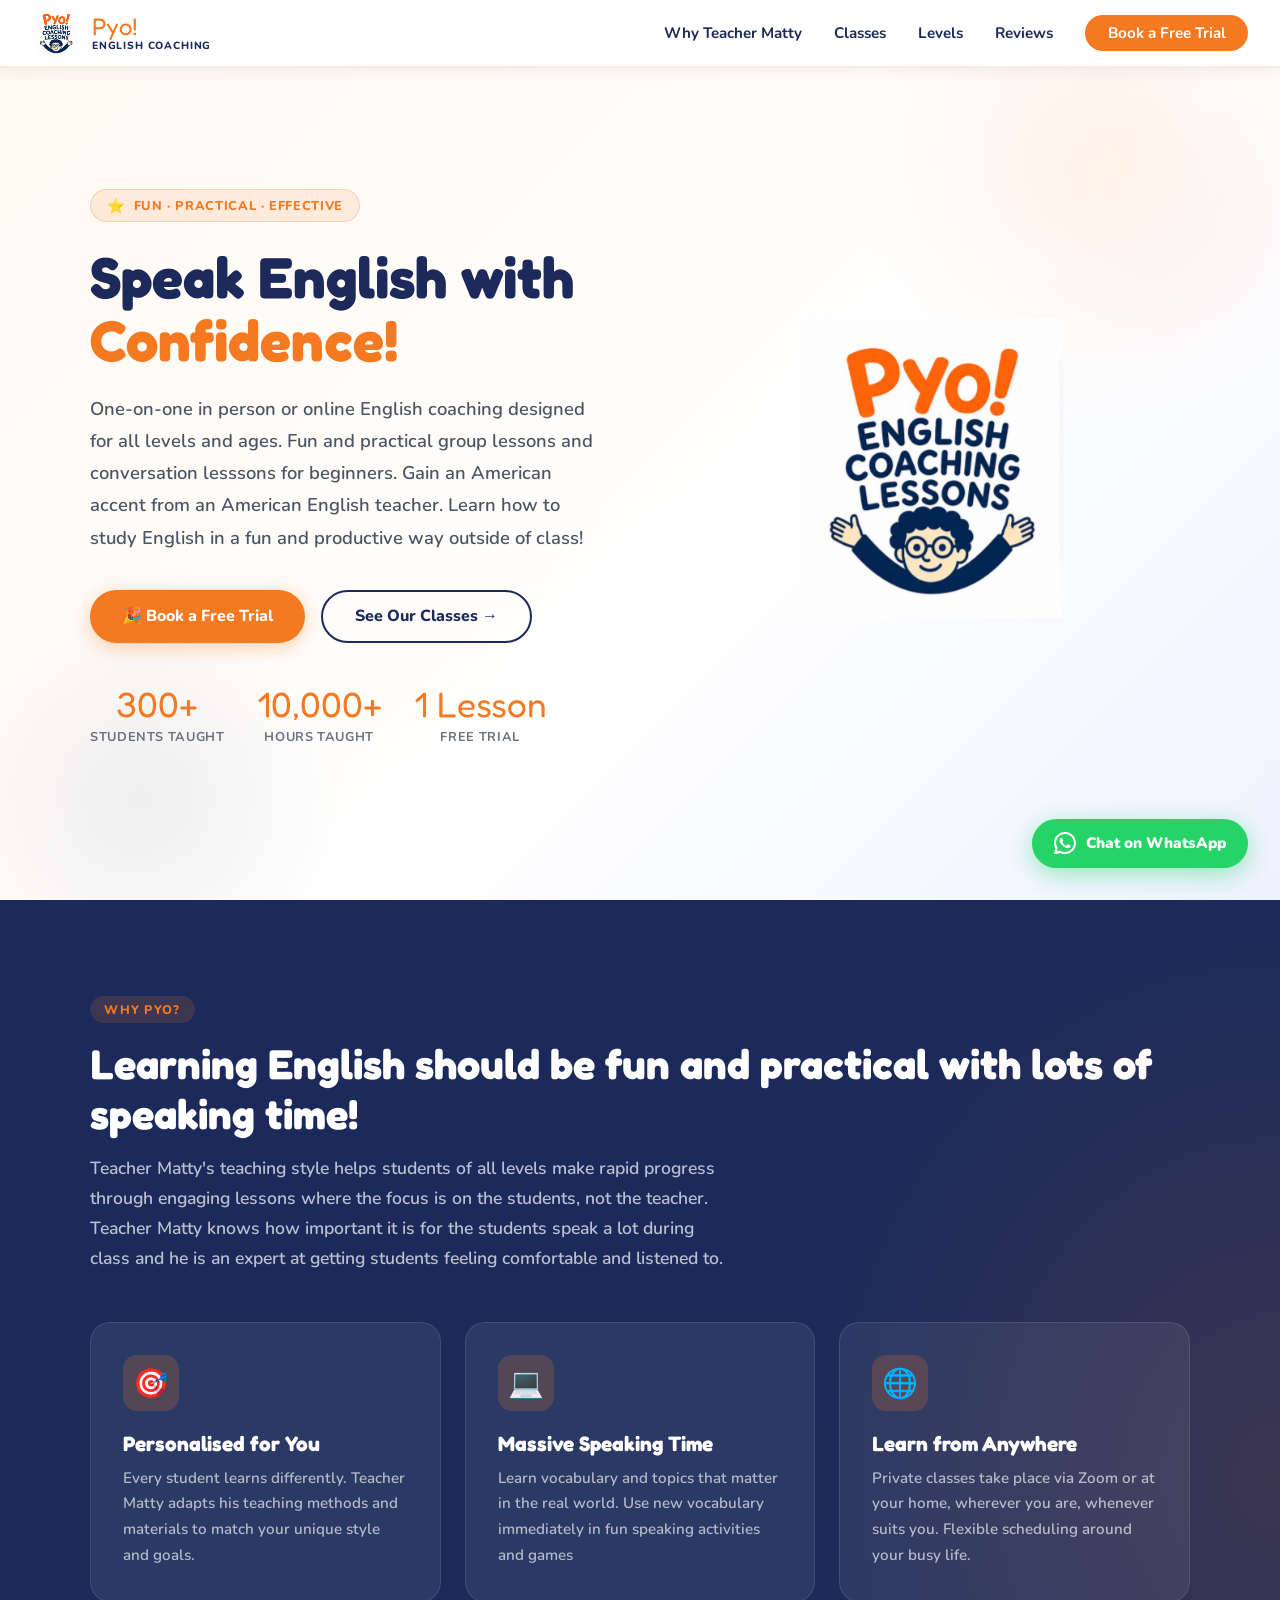
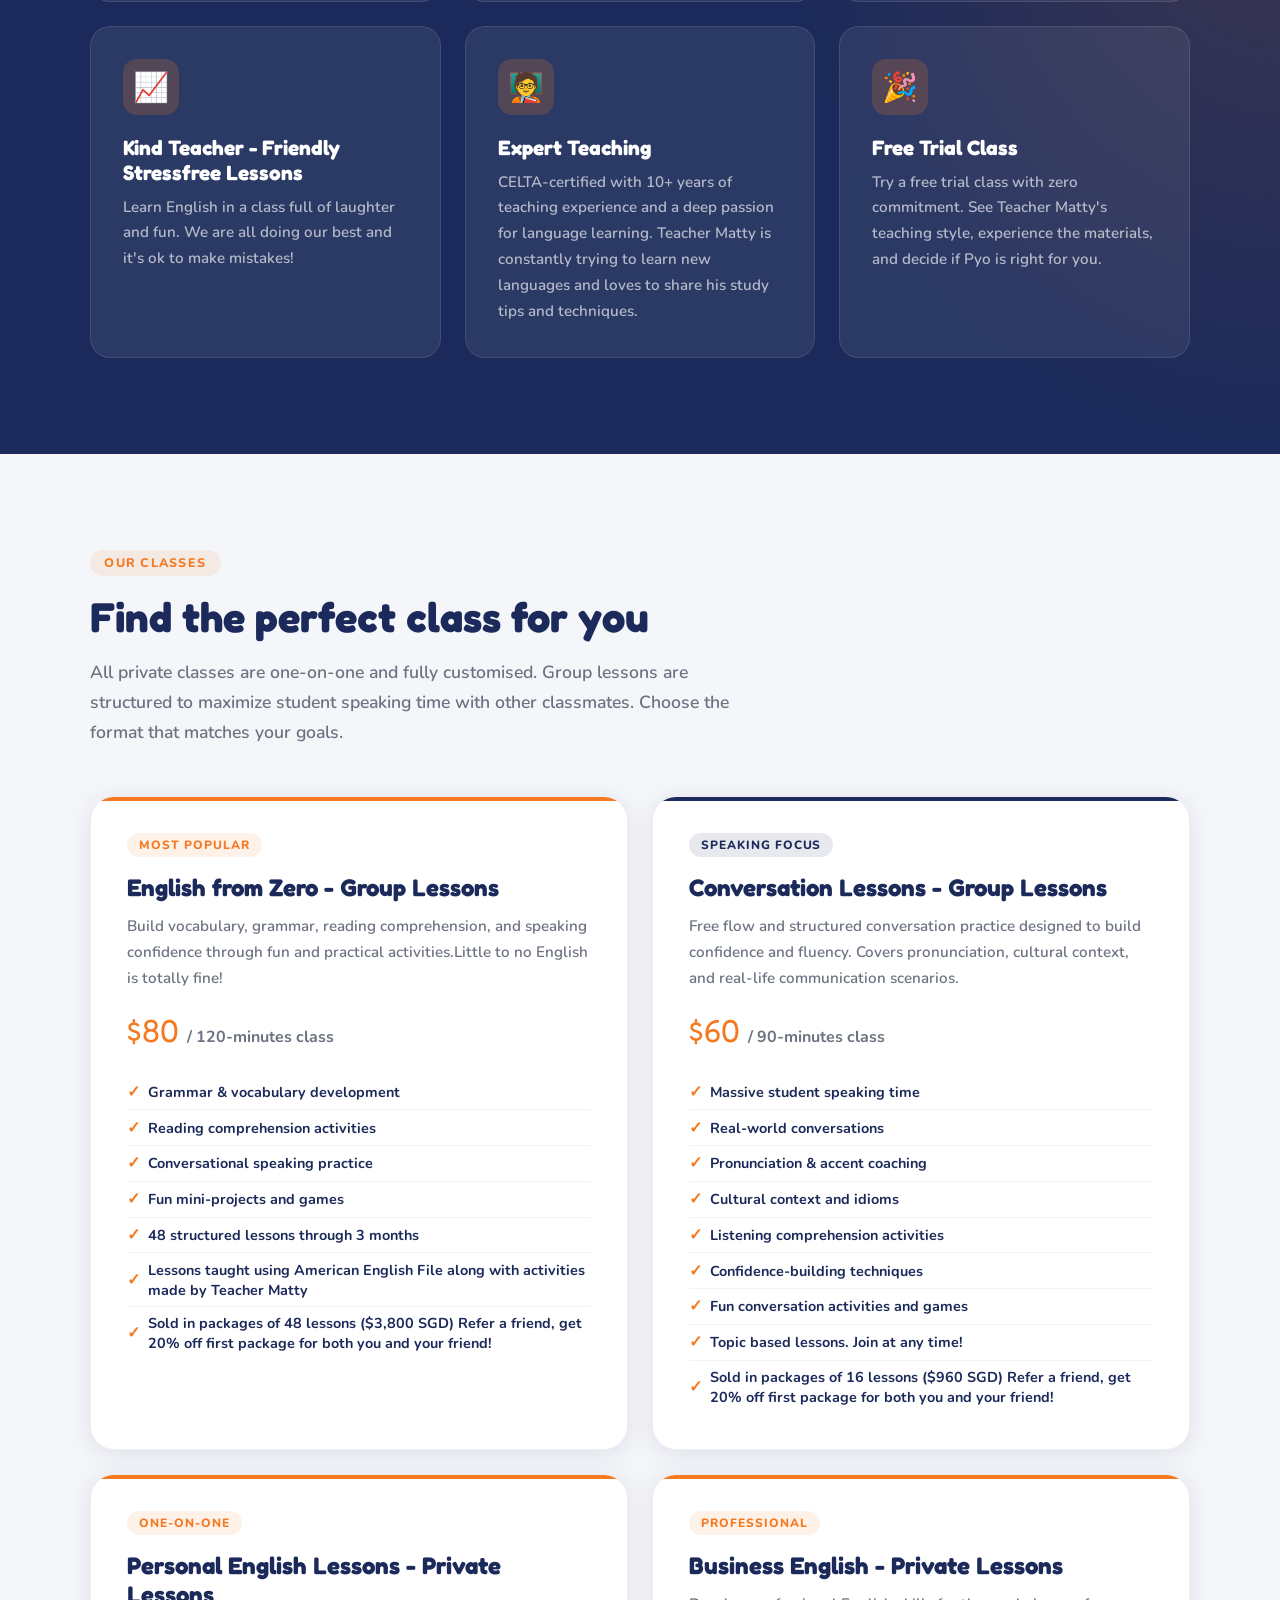
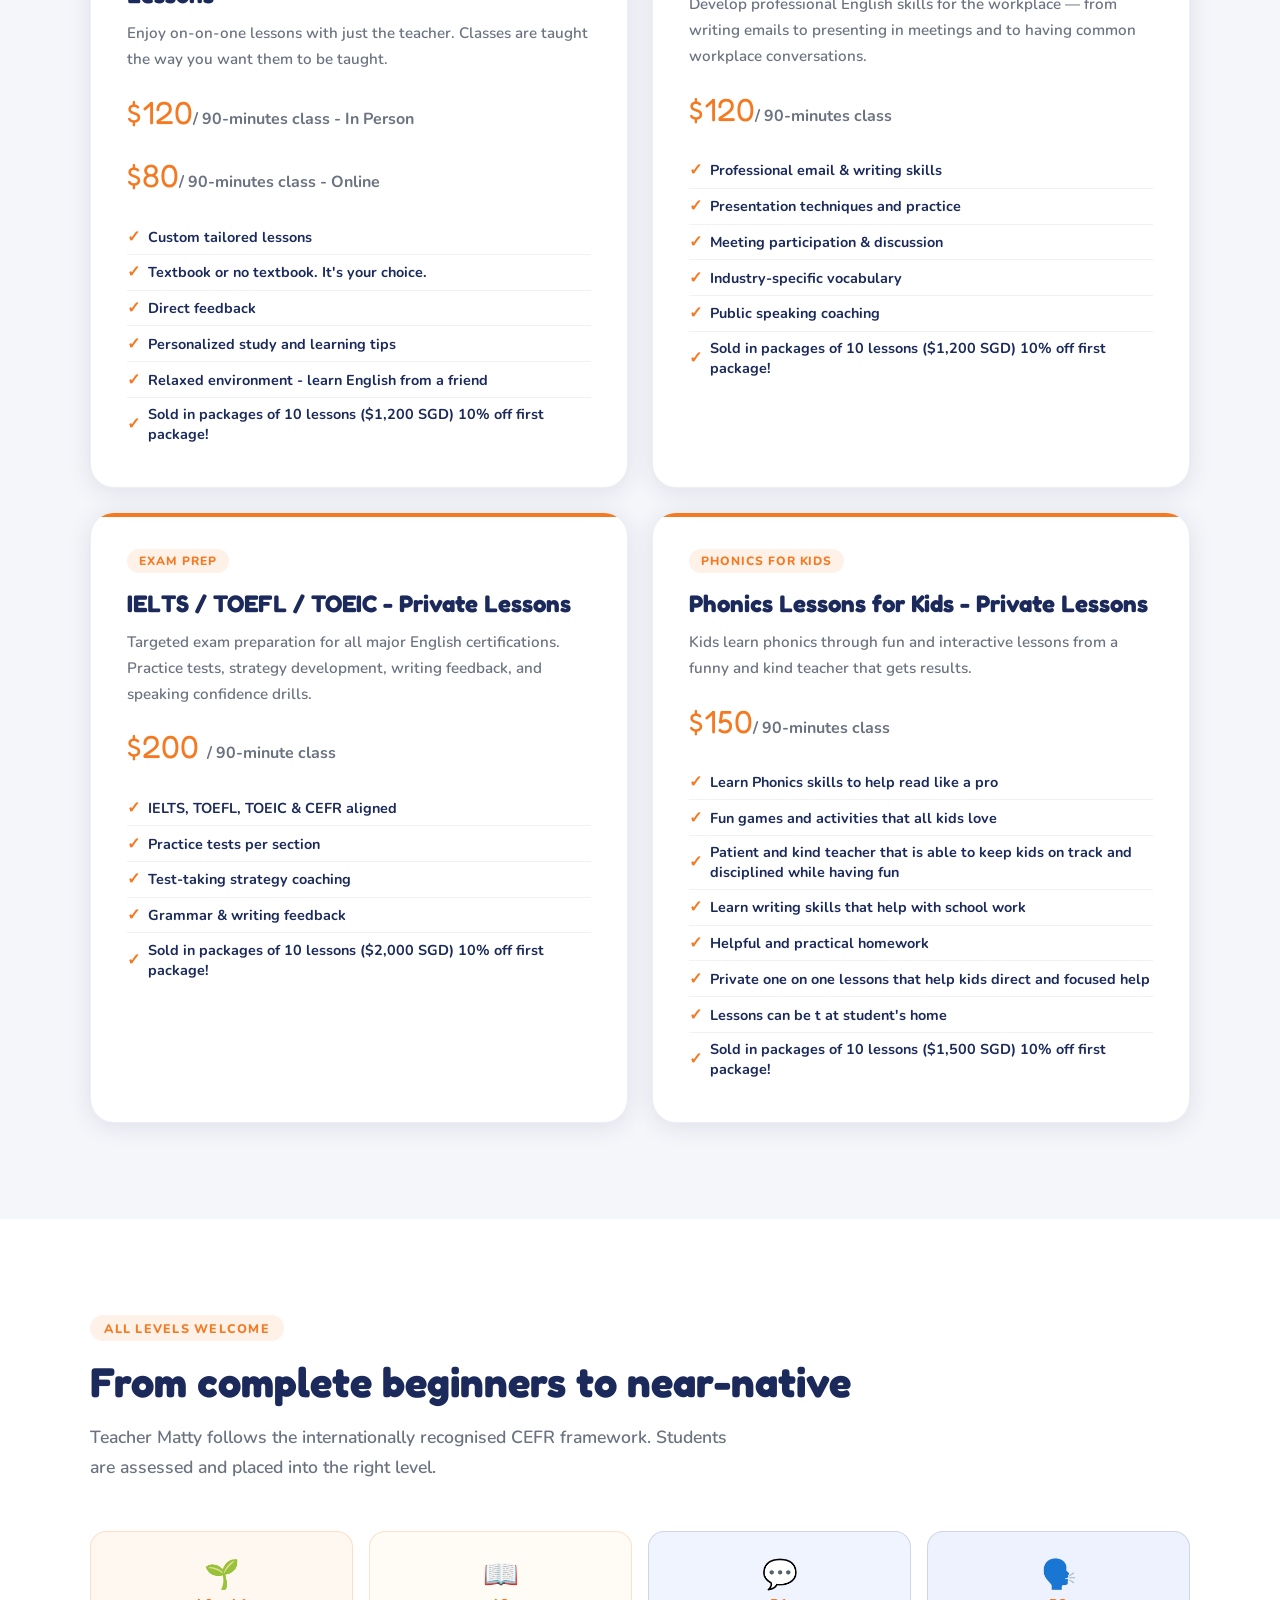
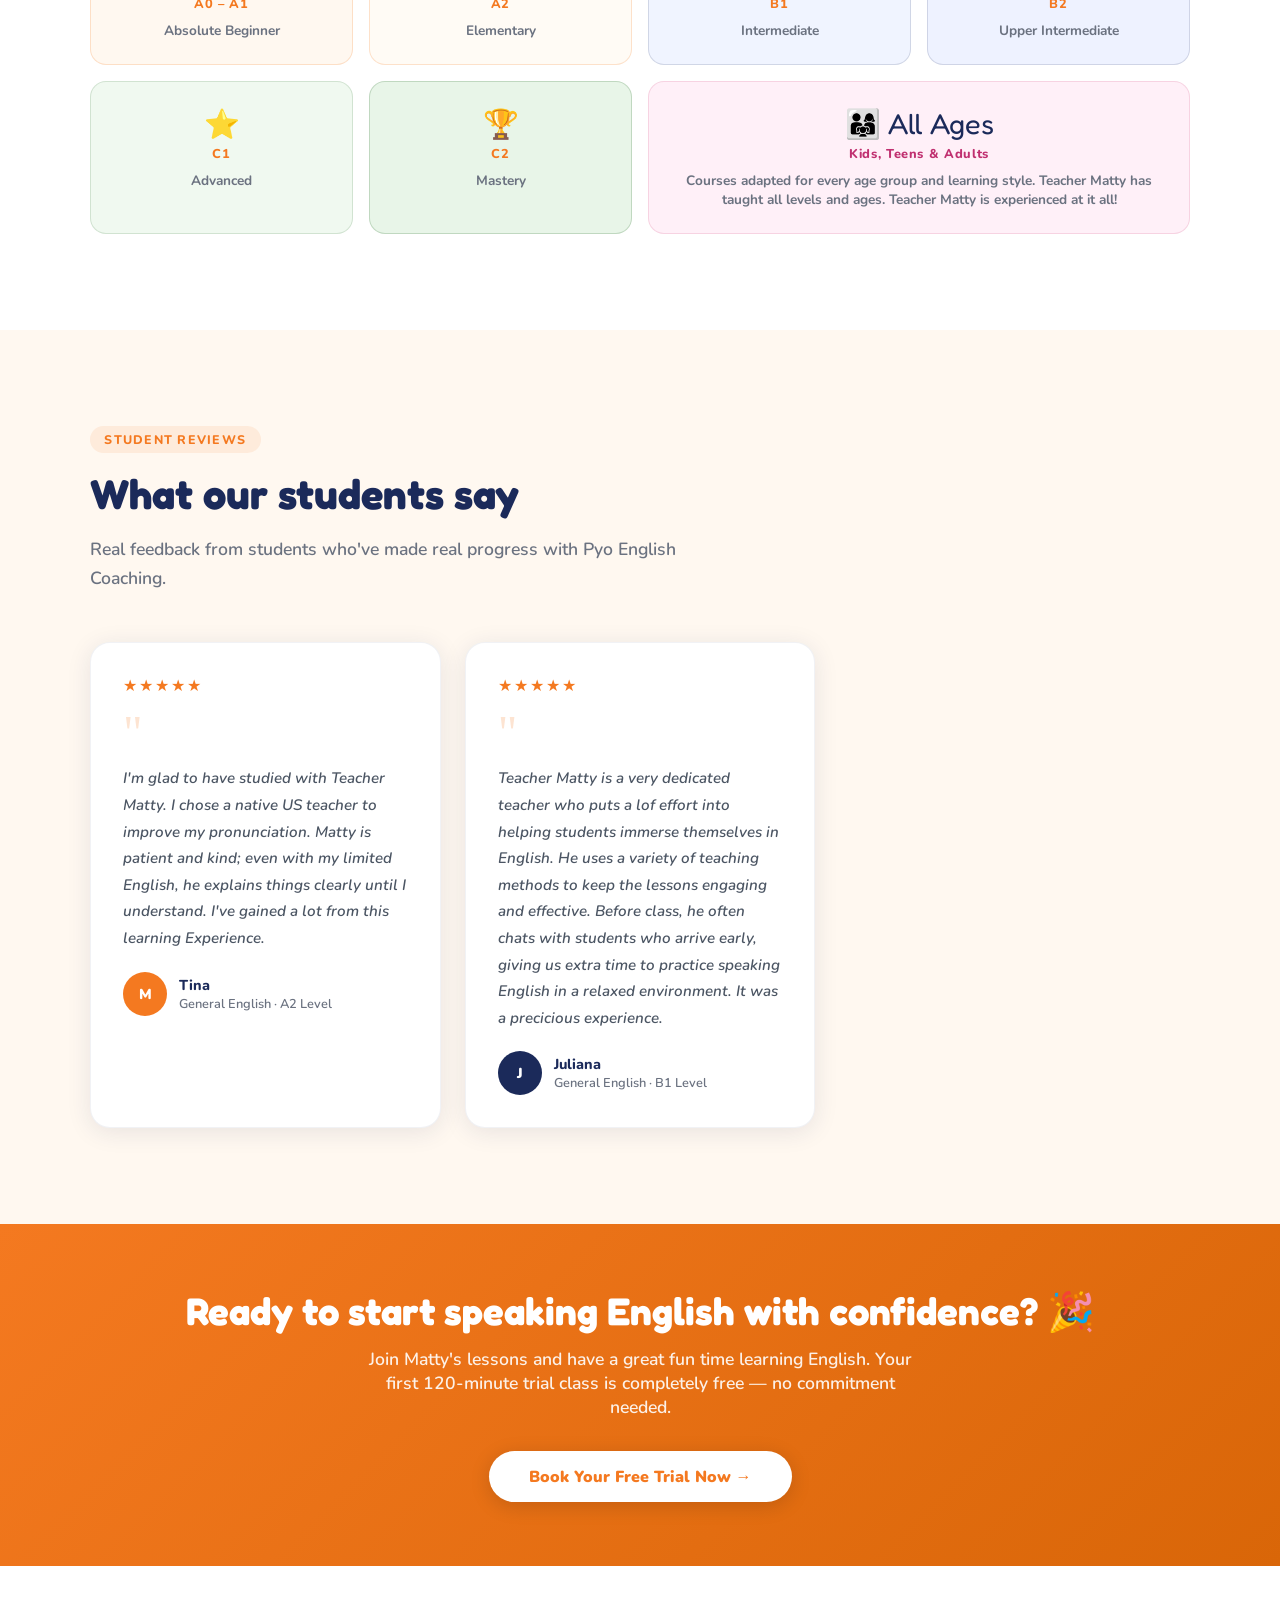
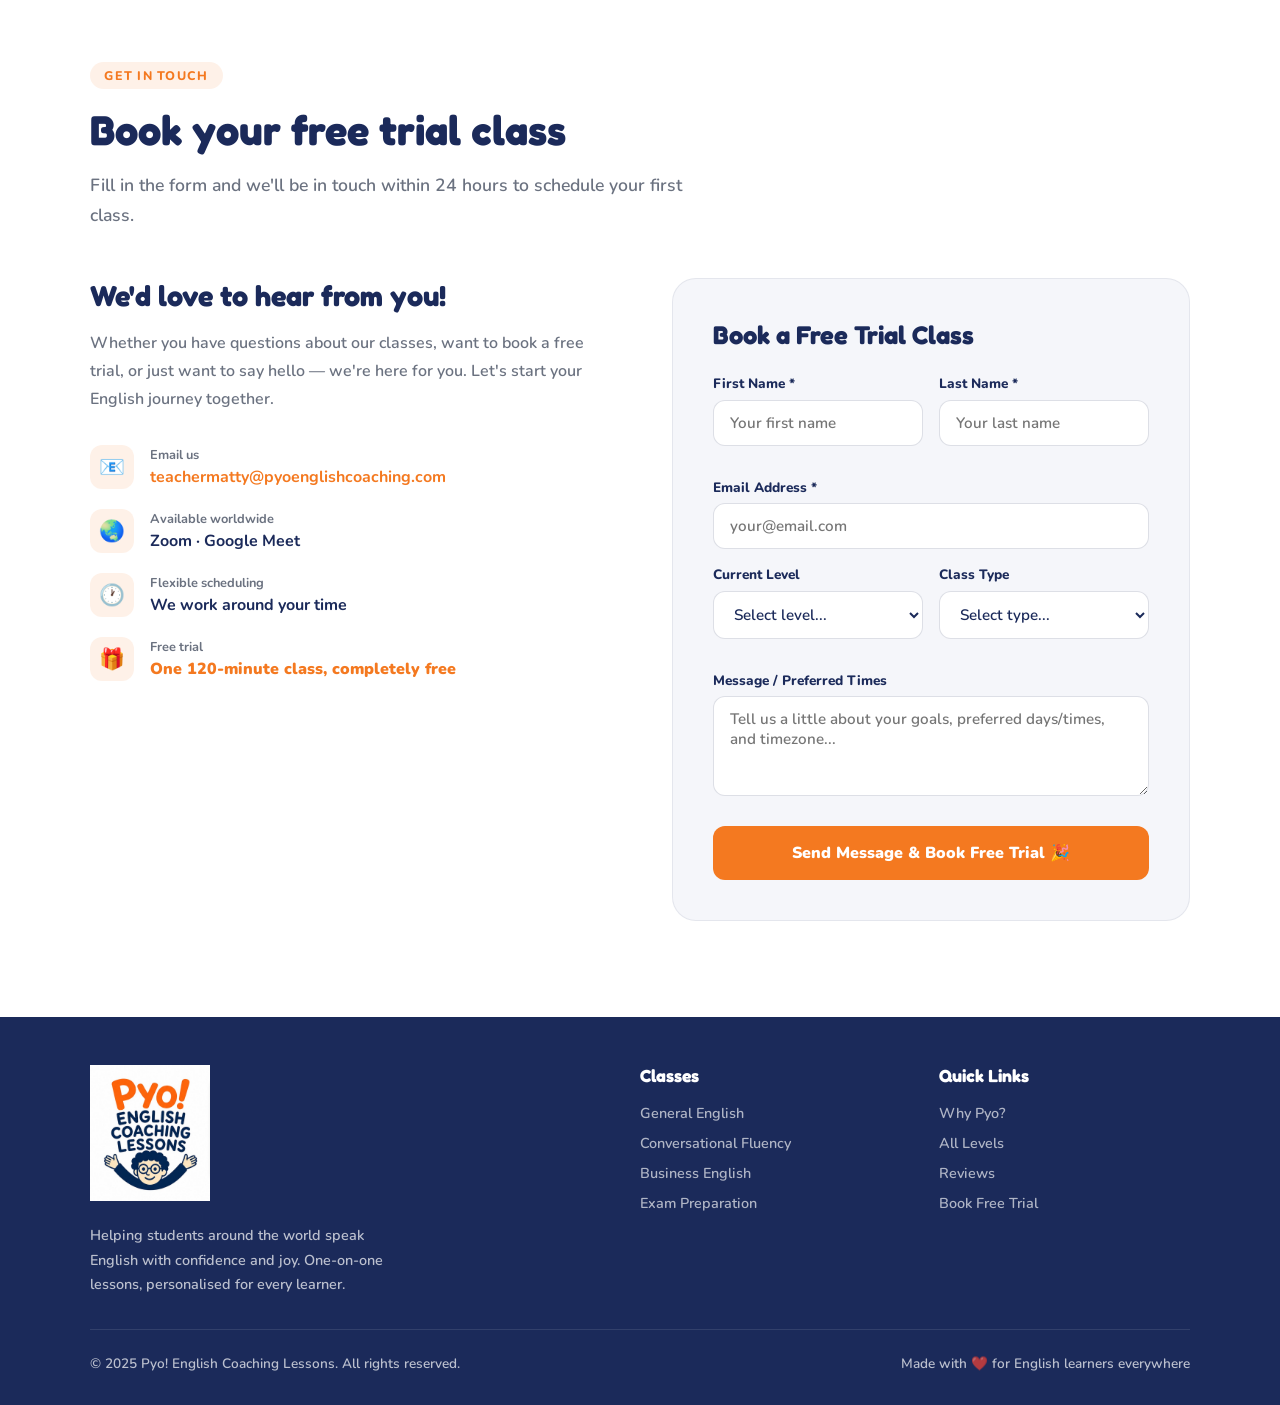
==== index.html @ fcfe1934 "Update email contact link in index.html" ====
<!DOCTYPE html>
<html lang="en">
<head>
<meta charset="UTF-8">
<meta name="viewport" content="width=device-width, initial-scale=1.0">
<title>Pyo! English Coaching Lessons</title>
<link href="https://fonts.googleapis.com/css2?family=Nunito:wght@400;600;700;800;900&family=Fredoka+One&display=swap" rel="stylesheet">
<style>
  .wa-float {
  position: fixed;
  bottom: 2rem;
  right: 2rem;
  z-index: 999;
  background: #25D366;
  color: white;
  border-radius: 50px;
  padding: 0.85rem 1.4rem;
  display: flex;
  align-items: center;
  gap: 0.6rem;
  text-decoration: none;
  font-weight: 900;
  font-size: 0.95rem;
  box-shadow: 0 6px 24px rgba(37,211,102,0.45);
  transition: transform 0.2s, box-shadow 0.2s;
  animation: wa-pulse 2.5s ease-in-out infinite;
}

.wa-float:hover {
  transform: translateY(-3px);
  box-shadow: 0 10px 32px rgba(37,211,102,0.55);
  animation: none;
}

@keyframes wa-pulse {
  0%, 100% { box-shadow: 0 6px 24px rgba(37,211,102,0.45); }
  50% { box-shadow: 0 6px 32px rgba(37,211,102,0.7); }
}

@media (max-width: 600px) {
  .wa-float span { display: none; }
  .wa-float { padding: 1rem; border-radius: 50%; }
}
  :root {
    --orange: #F47920;
    --navy: #1B2A5A;
    --navy-light: #2B3F82;
    --cream: #FFF8F0;
    --white: #FFFFFF;
    --gray-light: #F5F6FA;
    --text-muted: #6B7280;
    --shadow: 0 4px 24px rgba(27,42,90,0.10);
    --shadow-lg: 0 8px 40px rgba(27,42,90,0.15);
  }

  * { margin: 0; padding: 0; box-sizing: border-box; }

  section[id], div[id] { scroll-margin-top: 68px; }

  html { scroll-behavior: smooth; }

  body {
    font-family: 'Nunito', sans-serif;
    background: var(--white);
    color: var(--navy);
    overflow-x: hidden;
  }

  /* NAV */
  nav {
    position: fixed; top: 0; left: 0; right: 0; z-index: 100;
    background: rgba(255,255,255,0.96);
    backdrop-filter: blur(8px);
    border-bottom: 2px solid rgba(244,121,32,0.15);
    padding: 0 2rem;
    display: flex; align-items: center; justify-content: space-between;
    height: 68px;
    box-shadow: 0 2px 16px rgba(27,42,90,0.07);
  }

  .nav-logo {
    display: flex; align-items: center; gap: 0.75rem;
    text-decoration: none;
  }

  .nav-logo-icon {
    width: 48px; height: 48px;
    background: var(--orange);
    border-radius: 12px;
    display: flex; align-items: center; justify-content: center;
    overflow: hidden;
  }

  .nav-logo-icon svg {
    width: 42px; height: 42px;
  }

  .nav-logo-text {
    font-family: 'Fredoka One', cursive;
    font-size: 1.5rem;
    color: var(--orange);
    line-height: 1;
  }

  .nav-logo-sub {
    font-size: 0.65rem;
    font-weight: 800;
    color: var(--navy);
    letter-spacing: 0.08em;
    text-transform: uppercase;
    line-height: 1;
    margin-top: 2px;
  }

  .nav-links {
    display: flex; align-items: center; gap: 2rem;
    list-style: none;
  }

  .nav-links a {
    text-decoration: none;
    font-weight: 700;
    font-size: 0.95rem;
    color: var(--navy);
    transition: color 0.2s;
  }

  .nav-links a:hover { color: var(--orange); }

  .nav-cta {
    background: var(--orange);
    color: white !important;
    padding: 0.5rem 1.4rem;
    border-radius: 50px;
    transition: background 0.2s, transform 0.15s !important;
  }

  .nav-cta:hover { background: #d96608 !important; transform: translateY(-1px); }

  /* HERO */
  .hero {
    min-height: 100vh;
    background: linear-gradient(135deg, #FFF8F0 0%, #FFF 60%, #EEF2FF 100%);
    display: flex; align-items: center;
    padding: 100px 2rem 4rem;
    position: relative;
    overflow: hidden;
  }

  .hero::before {
    content: '';
    position: absolute; top: -80px; right: -80px;
    width: 500px; height: 500px;
    background: radial-gradient(circle, rgba(244,121,32,0.10) 0%, transparent 70%);
    border-radius: 50%;
  }

  .hero::after {
    content: '';
    position: absolute; bottom: -100px; left: -60px;
    width: 400px; height: 400px;
    background: radial-gradient(circle, rgba(27,42,90,0.07) 0%, transparent 70%);
    border-radius: 50%;
  }

  .hero-inner {
    max-width: 1100px; margin: 0 auto;
    display: grid; grid-template-columns: 1fr 1fr;
    gap: 4rem; align-items: center;
    position: relative; z-index: 1;
    width: 100%;
  }

  .hero-badge {
    display: inline-flex; align-items: center; gap: 0.5rem;
    background: rgba(244,121,32,0.12);
    color: var(--orange);
    font-weight: 800; font-size: 0.8rem;
    letter-spacing: 0.05em; text-transform: uppercase;
    padding: 0.35rem 1rem;
    border-radius: 50px; margin-bottom: 1.5rem;
    border: 1.5px solid rgba(244,121,32,0.25);
  }

  .hero-badge::before { content: '⭐'; font-size: 0.9rem; }

  .hero h1 {
    font-family: 'Fredoka One', cursive;
    font-size: 3.6rem;
    line-height: 1.1;
    color: var(--navy);
    margin-bottom: 1.25rem;
  }

  .hero h1 span { color: var(--orange); }

  .hero-desc {
    font-size: 1.15rem;
    color: #4B5563;
    line-height: 1.75;
    margin-bottom: 2.25rem;
    font-weight: 600;
  }

  .hero-btns {
    display: flex; gap: 1rem; flex-wrap: wrap;
  }

  .btn-primary {
    background: var(--orange);
    color: white;
    padding: 0.85rem 2rem;
    border-radius: 50px;
    font-weight: 800; font-size: 1rem;
    text-decoration: none;
    display: inline-flex; align-items: center; gap: 0.5rem;
    transition: transform 0.15s, box-shadow 0.15s;
    box-shadow: 0 4px 20px rgba(244,121,32,0.35);
  }

  .btn-primary:hover { transform: translateY(-2px); box-shadow: 0 8px 28px rgba(244,121,32,0.45); }

  .btn-secondary {
    background: transparent;
    color: var(--navy);
    padding: 0.85rem 2rem;
    border-radius: 50px;
    font-weight: 800; font-size: 1rem;
    text-decoration: none;
    border: 2px solid var(--navy);
    display: inline-flex; align-items: center; gap: 0.5rem;
    transition: background 0.15s, color 0.15s;
  }

  .btn-secondary:hover { background: var(--navy); color: white; }

  .hero-stats {
    display: flex; gap: 2rem; margin-top: 2.5rem;
  }

  .stat { text-align: center; }
  .stat-num {
    font-family: 'Fredoka One', cursive;
    font-size: 2.2rem;
    color: var(--orange);
    display: block;
  }
  .stat-label {
    font-size: 0.8rem;
    font-weight: 700;
    color: var(--text-muted);
    text-transform: uppercase;
    letter-spacing: 0.05em;
  }

  /* Logo illustration in hero */
  .hero-visual {
    display: flex; justify-content: center; align-items: center;
    position: relative;
  }

  .logo-display {
    width: 340px; height: 340px;
    background: transparent;
    border-radius: 0;
    box-shadow: none;
    display: flex; align-items: center; justify-content: center;
    position: relative;
    animation: float 4s ease-in-out infinite;
  }

  @keyframes float {
    0%, 100% { transform: translateY(0); }
    50% { transform: translateY(-12px); }
  }

  .logo-display img {
    width: 85%;
    object-fit: contain;
    mix-blend-mode: multiply;
  }

  .float-badge {
    position: absolute;
    background: white;
    border-radius: 16px;
    padding: 0.6rem 1rem;
    box-shadow: var(--shadow);
    font-weight: 800; font-size: 0.85rem;
    color: var(--navy);
    display: flex; align-items: center; gap: 0.4rem;
    white-space: nowrap;
  }

  .float-badge-1 { top: -10px; right: -20px; color: var(--orange); }
  .float-badge-2 { bottom: 20px; left: -30px; }
  .float-badge-3 { top: 50%; left: -40px; transform: translateY(-50%); }

  /* SECTION BASE */
  section { padding: 6rem 2rem; }
  .container { max-width: 1100px; margin: 0 auto; }

  .section-label {
    display: inline-block;
    font-weight: 800; font-size: 0.78rem;
    letter-spacing: 0.1em; text-transform: uppercase;
    color: var(--orange);
    background: rgba(244,121,32,0.10);
    padding: 0.3rem 0.9rem;
    border-radius: 50px;
    margin-bottom: 1rem;
  }

  .section-title {
    font-family: 'Fredoka One', cursive;
    font-size: 2.6rem;
    color: var(--navy);
    margin-bottom: 1rem;
    line-height: 1.2;
  }

  .section-desc {
    font-size: 1.1rem;
    color: var(--text-muted);
    font-weight: 600;
    line-height: 1.7;
    max-width: 640px;
  }

  /* WHY SECTION */
  .why-section {
    background: var(--navy);
    color: white;
    position: relative;
    overflow: hidden;
  }

  .why-section::before {
    content: '';
    position: absolute; top: 0; right: 0;
    width: 500px; height: 100%;
    background: radial-gradient(ellipse at right, rgba(244,121,32,0.15) 0%, transparent 70%);
  }

  .why-section .section-label { color: var(--orange); background: rgba(244,121,32,0.15); }
  .why-section .section-title { color: white; }
  .why-section .section-desc { color: rgba(255,255,255,0.7); }

  .why-grid {
    display: grid;
    grid-template-columns: repeat(3, 1fr);
    gap: 1.5rem;
    margin-top: 3rem;
  }

  .why-card {
    background: rgba(255,255,255,0.07);
    border: 1px solid rgba(255,255,255,0.1);
    border-radius: 20px;
    padding: 2rem;
    transition: background 0.2s, transform 0.2s;
  }

  .why-card:hover { background: rgba(255,255,255,0.12); transform: translateY(-4px); }

  .why-icon {
    width: 56px; height: 56px;
    background: rgba(244,121,32,0.2);
    border-radius: 14px;
    display: flex; align-items: center; justify-content: center;
    font-size: 1.8rem;
    margin-bottom: 1.25rem;
  }

  .why-card h3 {
    font-family: 'Fredoka One', cursive;
    font-size: 1.3rem;
    color: white;
    margin-bottom: 0.6rem;
  }

  .why-card p {
    font-size: 0.95rem;
    color: rgba(255,255,255,0.65);
    line-height: 1.7;
    font-weight: 600;
  }

  /* SERVICES */
  .services-section { background: var(--gray-light); }

  .services-grid {
    display: grid;
    grid-template-columns: repeat(2, 1fr);
    gap: 1.5rem;
    margin-top: 3rem;
  }

  .service-card {
    background: white;
    border-radius: 24px;
    padding: 2.25rem;
    border: 1.5px solid rgba(27,42,90,0.08);
    box-shadow: var(--shadow);
    transition: transform 0.2s, box-shadow 0.2s;
    position: relative;
    overflow: hidden;
  }

  .service-card::before {
    content: '';
    position: absolute; top: 0; left: 0; right: 0;
    height: 4px;
    background: var(--orange);
  }

  .service-card.featured::before { background: var(--navy); }

  .service-card:hover { transform: translateY(-4px); box-shadow: var(--shadow-lg); }

  .service-tag {
    display: inline-block;
    font-size: 0.75rem; font-weight: 800;
    text-transform: uppercase; letter-spacing: 0.08em;
    color: var(--orange);
    background: rgba(244,121,32,0.10);
    padding: 0.25rem 0.75rem;
    border-radius: 50px;
    margin-bottom: 1rem;
  }

  .service-card.featured .service-tag { color: var(--navy); background: rgba(27,42,90,0.10); }

  .service-card h3 {
    font-family: 'Fredoka One', cursive;
    font-size: 1.5rem;
    color: var(--navy);
    margin-bottom: 0.75rem;
  }

  .service-card p {
    color: var(--text-muted);
    font-size: 0.95rem;
    line-height: 1.7;
    font-weight: 600;
    margin-bottom: 1.25rem;
  }

  .service-price {
    font-family: 'Fredoka One', cursive;
    font-size: 2rem;
    color: var(--orange);
    margin-bottom: 1.5rem;
  }

  .service-price span { font-size: 1rem; color: var(--text-muted); font-family: 'Nunito', sans-serif; font-weight: 700; }

  .service-features { list-style: none; }
  .service-features li {
    font-size: 0.9rem; font-weight: 700;
    color: var(--navy);
    padding: 0.4rem 0;
    display: flex; align-items: center; gap: 0.5rem;
    border-bottom: 1px solid rgba(27,42,90,0.06);
  }
  .service-features li:last-child { border-bottom: none; }
  .service-features li::before { content: '✓'; color: var(--orange); font-weight: 900; font-size: 1rem; }

  /* LEVELS */
  .levels-section { background: white; }

  .levels-grid {
    display: grid;
    grid-template-columns: repeat(4, 1fr);
    gap: 1rem;
    margin-top: 3rem;
  }

  .level-card {
    border-radius: 16px;
    padding: 1.5rem 1rem;
    text-align: center;
    border: 1.5px solid rgba(27,42,90,0.08);
    transition: transform 0.2s;
    background: white;
  }

  .level-card:hover { transform: translateY(-3px); }

  .level-badge {
    font-family: 'Fredoka One', cursive;
    font-size: 1.8rem;
    display: block;
    margin-bottom: 0.25rem;
  }

  .level-cefr {
    font-weight: 800; font-size: 0.8rem;
    color: var(--orange);
    letter-spacing: 0.05em;
    margin-bottom: 0.5rem;
    display: block;
  }

  .level-name {
    font-weight: 700; font-size: 0.85rem;
    color: var(--text-muted);
  }

  /* TESTIMONIALS */
  .testimonials-section { background: var(--cream); }

  .testi-grid {
    display: grid;
    grid-template-columns: repeat(3, 1fr);
    gap: 1.5rem;
    margin-top: 3rem;
  }

  .testi-card {
    background: white;
    border-radius: 20px;
    padding: 2rem;
    box-shadow: var(--shadow);
    border: 1px solid rgba(27,42,90,0.06);
    position: relative;
  }

  .testi-quote {
    font-size: 3rem;
    color: rgba(244,121,32,0.20);
    font-family: Georgia, serif;
    line-height: 1;
    margin-bottom: 0.5rem;
  }

  .testi-text {
    font-size: 0.95rem;
    color: #4B5563;
    line-height: 1.75;
    font-weight: 600;
    margin-bottom: 1.25rem;
    font-style: italic;
  }

  .testi-author {
    display: flex; align-items: center; gap: 0.75rem;
  }

  .testi-avatar {
    width: 44px; height: 44px;
    border-radius: 50%;
    background: var(--navy);
    color: white;
    font-weight: 900;
    font-size: 0.9rem;
    display: flex; align-items: center; justify-content: center;
    flex-shrink: 0;
  }

  .testi-name { font-weight: 800; font-size: 0.9rem; color: var(--navy); }
  .testi-role { font-size: 0.8rem; color: var(--text-muted); font-weight: 600; }

  .stars {
    color: var(--orange);
    font-size: 1rem;
    margin-bottom: 0.75rem;
    letter-spacing: 2px;
  }

  /* CONTACT / BOOKING */
  .contact-section {
    background: white;
  }

  .contact-inner {
    display: grid;
    grid-template-columns: 1fr 1fr;
    gap: 4rem;
    align-items: start;
    margin-top: 3rem;
  }

  .contact-info h3 {
    font-family: 'Fredoka One', cursive;
    font-size: 1.8rem;
    color: var(--navy);
    margin-bottom: 1rem;
  }

  .contact-info p {
    color: var(--text-muted);
    font-weight: 600;
    line-height: 1.75;
    margin-bottom: 2rem;
  }

  .contact-item {
    display: flex; align-items: center; gap: 1rem;
    margin-bottom: 1.25rem;
    font-weight: 700;
  }

  .contact-item-icon {
    width: 44px; height: 44px;
    background: rgba(244,121,32,0.1);
    border-radius: 12px;
    display: flex; align-items: center; justify-content: center;
    font-size: 1.3rem;
    flex-shrink: 0;
  }

  .contact-item a { color: var(--orange); text-decoration: none; }
  .contact-item a:hover { text-decoration: underline; }

  /* FORM */
  .booking-form {
    background: var(--gray-light);
    border-radius: 24px;
    padding: 2.5rem;
    border: 1.5px solid rgba(27,42,90,0.08);
  }

  .booking-form h3 {
    font-family: 'Fredoka One', cursive;
    font-size: 1.6rem;
    color: var(--navy);
    margin-bottom: 1.5rem;
  }

  .form-row {
    display: grid;
    grid-template-columns: 1fr 1fr;
    gap: 1rem;
    margin-bottom: 1rem;
  }

  .form-group { margin-bottom: 1rem; }

  .form-group label {
    display: block;
    font-weight: 800; font-size: 0.85rem;
    color: var(--navy);
    margin-bottom: 0.4rem;
  }

  .form-group input,
  .form-group select,
  .form-group textarea {
    width: 100%;
    padding: 0.75rem 1rem;
    border: 1.5px solid rgba(27,42,90,0.15);
    border-radius: 12px;
    font-family: 'Nunito', sans-serif;
    font-size: 0.95rem;
    font-weight: 600;
    color: var(--navy);
    background: white;
    outline: none;
    transition: border-color 0.2s;
  }

  .form-group input:focus,
  .form-group select:focus,
  .form-group textarea:focus {
    border-color: var(--orange);
    box-shadow: 0 0 0 3px rgba(244,121,32,0.12);
  }

  .form-group textarea { resize: vertical; min-height: 100px; }

  .form-submit {
    width: 100%;
    background: var(--orange);
    color: white;
    border: none;
    padding: 1rem;
    border-radius: 12px;
    font-family: 'Nunito', sans-serif;
    font-weight: 900;
    font-size: 1rem;
    cursor: pointer;
    transition: background 0.2s, transform 0.15s;
    margin-top: 0.5rem;
  }

  .form-submit:hover { background: #d96608; transform: translateY(-1px); }

  /* FOOTER */
  footer {
    background: var(--navy);
    color: rgba(255,255,255,0.7);
    padding: 3rem 2rem 2rem;
  }

  .footer-inner {
    max-width: 1100px; margin: 0 auto;
    display: grid; grid-template-columns: 2fr 1fr 1fr;
    gap: 3rem;
    padding-bottom: 2rem;
    border-bottom: 1px solid rgba(255,255,255,0.1);
  }

  .footer-brand p {
    font-size: 0.9rem;
    line-height: 1.7;
    font-weight: 600;
    margin-top: 1rem;
    max-width: 300px;
  }

  .footer-col h4 {
    font-family: 'Fredoka One', cursive;
    font-size: 1.1rem;
    color: white;
    margin-bottom: 1rem;
  }

  .footer-col ul { list-style: none; }
  .footer-col ul li { margin-bottom: 0.5rem; }
  .footer-col ul li a {
    color: rgba(255,255,255,0.65);
    text-decoration: none;
    font-weight: 600;
    font-size: 0.9rem;
    transition: color 0.2s;
  }
  .footer-col ul li a:hover { color: var(--orange); }

  .footer-bottom {
    max-width: 1100px; margin: 1.5rem auto 0;
    display: flex; justify-content: space-between; align-items: center;
    font-size: 0.85rem; font-weight: 600;
  }

  .footer-bottom a { color: var(--orange); text-decoration: none; }

  /* HAMBURGER for mobile */
  .hamburger {
    display: none;
    background: none; border: none;
    cursor: pointer;
    flex-direction: column; gap: 5px;
  }
  .hamburger span {
    display: block; width: 24px; height: 2px;
    background: var(--navy); border-radius: 2px;
    transition: transform 0.2s;
  }

  /* RESPONSIVE */
  @media (max-width: 900px) {
    .nav-links { display: none; }
    .hamburger { display: flex; }
    .hero-inner { grid-template-columns: 1fr; text-align: center; }
    .hero-btns { justify-content: center; }
    .hero-stats { justify-content: center; }
    .hero-visual { display: none; }
    .why-grid { grid-template-columns: 1fr; }
    .services-grid { grid-template-columns: 1fr; }
    .levels-grid { grid-template-columns: repeat(2, 1fr); }
    .testi-grid { grid-template-columns: 1fr; }
    .contact-inner { grid-template-columns: 1fr; }
    .footer-inner { grid-template-columns: 1fr; gap: 2rem; }
    .form-row { grid-template-columns: 1fr; }
    .hero h1 { font-size: 2.6rem; }
  }

  /* ANIMATIONS */
  @keyframes fadeInUp {
    from { opacity: 0; transform: translateY(28px); }
    to { opacity: 1; transform: translateY(0); }
  }

  .fade-up {
    animation: fadeInUp 0.6s ease forwards;
  }

  .fade-up-2 { animation-delay: 0.1s; opacity: 0; animation-fill-mode: forwards; animation-name: fadeInUp; animation-duration: 0.6s; }
  .fade-up-3 { animation-delay: 0.2s; opacity: 0; animation-fill-mode: forwards; animation-name: fadeInUp; animation-duration: 0.6s; }
  .fade-up-4 { animation-delay: 0.3s; opacity: 0; animation-fill-mode: forwards; animation-name: fadeInUp; animation-duration: 0.6s; }

  /* CTA BANNER */
  .cta-banner {
    background: linear-gradient(135deg, var(--orange) 0%, #d96608 100%);
    padding: 4rem 2rem;
    text-align: center;
    color: white;
  }

  .cta-banner h2 {
    font-family: 'Fredoka One', cursive;
    font-size: 2.4rem;
    margin-bottom: 0.75rem;
  }

  .cta-banner p {
    font-size: 1.1rem;
    font-weight: 600;
    opacity: 0.9;
    margin-bottom: 2rem;
    max-width: 560px;
    margin-left: auto;
    margin-right: auto;
  }

  .btn-white {
    background: white;
    color: var(--orange);
    padding: 0.9rem 2.5rem;
    border-radius: 50px;
    font-weight: 900; font-size: 1rem;
    text-decoration: none;
    display: inline-flex; align-items: center; gap: 0.5rem;
    transition: transform 0.15s, box-shadow 0.15s;
    box-shadow: 0 4px 20px rgba(0,0,0,0.15);
  }
  .btn-white:hover { transform: translateY(-2px); box-shadow: 0 8px 28px rgba(0,0,0,0.20); }
</style>
</head>
<body>

<!-- NAV -->
<nav>
  <a class="nav-logo" href="#">
    <div class="nav-logo-icon" style="background:transparent;border-radius:0;width:48px;height:48px;">
      <img src="[data-uri]" alt="Pyo! Logo" style="width:48px;height:48px;object-fit:contain;">
    </div>
    <div>
      <div class="nav-logo-text">Pyo!</div>
      <div class="nav-logo-sub">English Coaching</div>
    </div>
  </a>
  <ul class="nav-links">
    <li><a href="#why">Why Teacher Matty</a></li>
    <li><a href="#services">Classes</a></li>
    <li><a href="#levels">Levels</a></li>
    <li><a href="#testimonials">Reviews</a></li>
    <li><a href="#contact" class="nav-cta">Book a Free Trial</a></li>
  </ul>
  <button class="hamburger" aria-label="Menu">
    <span></span><span></span><span></span>
  </button>
</nav>

<!-- HERO -->
<section class="hero" id="home">
  <div class="hero-inner">
    <div class="hero-content">
      <div class="hero-badge fade-up">Fun · Practical · Effective</div>
      <h1 class="fade-up-2">Speak English with <span>Confidence!</span></h1>
      <p class="hero-desc fade-up-3">
        One-on-one in person or online English coaching designed for all levels and ages. 
        Fun and practical group lessons and conversation lesssons for beginners.
        Gain an American accent from an American English teacher.
        Learn how to study English in a fun and productive way outside of class!
      </p>
      <div class="hero-btns fade-up-4">
        <a href="#contact" class="btn-primary">🎉 Book a Free Trial</a>
        <a href="#services" class="btn-secondary">See Our Classes →</a>
      </div>
      <div class="hero-stats fade-up-4">
        <div class="stat">
          <span class="stat-num">300+</span>
          <span class="stat-label">Students taught</span>
        </div>
        <div class="stat">
          <span class="stat-num">10,000+</span>
          <span class="stat-label">Hours taught</span>
        </div>
        <div class="stat">
          <span class="stat-num">1 Lesson</span>
          <span class="stat-label">Free Trial</span>
        </div>
      </div>
    </div>

    <div class="hero-visual">
      <div class="logo-display">
        <img src="[data-uri]" alt="Pyo! English Coaching Lessons" style="width:88%;height:88%;object-fit:contain;">
      </div>

    </div>
  </div>
</section>

<!-- WHY PYO -->
<section class="why-section" id="why">
  <div class="container">
    <div class="section-label">Why Pyo?</div>
    <h2 class="section-title">Learning English should be fun and practical with lots of speaking time!</h2>
    <p class="section-desc">Teacher Matty's teaching style helps students of all levels make rapid progress through engaging lessons where the focus is on the students, not the teacher. Teacher Matty knows how important it is for the students speak a lot during class and he is an expert at getting students feeling comfortable and listened to.</p>

    <div class="why-grid">
      <div class="why-card">
        <div class="why-icon">🎯</div>
        <h3>Personalised for You</h3>
        <p>Every student learns differently. Teacher Matty adapts his teaching methods and materials to match your unique style and goals.</p>
      </div>
      <div class="why-card">
        <div class="why-icon">💻</div>
        <h3>Massive Speaking Time</h3>
        <p>  Learn vocabulary and topics that matter in the real world. Use new vocabulary immediately in fun speaking activities and games</p>
      </div>
      <div class="why-card">
        <div class="why-icon">🌐</div>
        <h3>Learn from Anywhere</h3>
        <p> Private classes take place via Zoom or at your home, wherever you are, whenever suits you. Flexible scheduling around your busy life.</p>
      </div>
      <div class="why-card">
        <div class="why-icon">📈</div>
        <h3>Kind Teacher - Friendly Stressfree Lessons</h3>
        <p>Learn English in a class full of laughter and fun. We are all doing our best and it's ok to make mistakes!</p>
      </div>
      <div class="why-card">
        <div class="why-icon">🧑‍🏫</div>
        <h3>Expert Teaching</h3>
        <p>CELTA-certified with 10+ years of teaching experience and a deep passion for language learning. Teacher Matty is constantly trying to learn new languages and loves to share his study tips and techniques.</p>
      </div>
      <div class="why-card">
        <div class="why-icon">🎉</div>
        <h3>Free Trial Class</h3>
        <p>Try a free trial class with zero commitment. See Teacher Matty's teaching style, experience the materials, and decide if Pyo is right for you.</p>
      </div>
    </div>
  </div>
</section>

<!-- SERVICES -->
<section class="services-section" id="services">
  <div class="container">
    <div class="section-label">Our Classes</div>
    <h2 class="section-title">Find the perfect class for you</h2>
    <p class="section-desc">All private classes are one-on-one and fully customised. Group lessons are structured to maximize student speaking time with other classmates. Choose the format that matches your goals.</p>

    <div class="services-grid">
      <div class="service-card">
        <div class="service-tag">Most Popular</div>
        <h3>English from Zero - Group Lessons</h3>
        <p>Build vocabulary, grammar, reading comprehension, and speaking confidence through fun and practical activities.Little to no English is totally fine!</p>
        <div class="service-price">$80 <span>/ 120-minutes class</span></div>
        <ul class="service-features">
          <li>Grammar & vocabulary development</li>
          <li>Reading comprehension activities</li>
          <li>Conversational speaking practice</li>
          <li>Fun mini-projects and games</li>
          <li>48 structured lessons through 3 months</li>
          <li>Lessons taught using American English File along with activities made by Teacher Matty</li>
          <li>Sold in packages of 48 lessons ($3,800 SGD) Refer a friend, get 20% off first package for both you and your friend!</li>
        </ul>
      </div>

      <div class="service-card featured">
        <div class="service-tag">Speaking Focus</div>
        <h3>Conversation Lessons - Group Lessons</h3>
        <p>Free flow and structured conversation practice designed to build confidence and fluency. Covers pronunciation, cultural context, and real-life communication scenarios.</p>
        <div class="service-price">$60 <span>/ 90-minutes class</span></div>
        <ul class="service-features">
          <li>Massive student speaking time</li>
          <li>Real-world conversations</li>
          <li>Pronunciation & accent coaching</li>
          <li>Cultural context and idioms</li>
          <li>Listening comprehension activities</li>
          <li>Confidence-building techniques</li>
          <li>Fun conversation activities and games</li>
          <li>Topic based lessons. Join at any time!</li>
          <li>Sold in packages of 16 lessons ($960 SGD) Refer a friend, get 20% off first package for both you and your friend!</li>
        </ul>
      </div>

       <div class="service-card">
        <div class="service-tag">One-on-one</div>
        <h3>Personal English Lessons - Private Lessons</h3>
        <p>Enjoy on-on-one lessons with just the teacher. Classes are taught the way you want them to be taught.  </p>
        <div class="service-price">$120<span>/ 90-minutes class - In Person</span></div>
        <div class="service-price">$80<span>/ 90-minutes class - Online</span></div>
        <ul class="service-features">
          <li>Custom tailored lessons</li>
          <li>Textbook or no textbook. It's your choice.</li>
          <li>Direct feedback</li>
          <li>Personalized study and learning tips</li>
          <li>Relaxed environment - learn English from a friend</li>
          <li>Sold in packages of 10 lessons ($1,200 SGD) 10% off first package!</li>
        </ul>
      </div>

      <div class="service-card">
        <div class="service-tag">Professional</div>
        <h3>Business English - Private Lessons</h3>
        <p>Develop professional English skills for the workplace — from writing emails to presenting in meetings and to having common workplace conversations.</p>
        <div class="service-price">$120<span>/ 90-minutes class</span></div>
        <ul class="service-features">
          <li>Professional email & writing skills</li>
          <li>Presentation techniques and practice</li>
          <li>Meeting participation & discussion</li>
          <li>Industry-specific vocabulary</li>
          <li>Public speaking coaching</li>
          <li>Sold in packages of 10 lessons ($1,200 SGD) 10% off first package!</li>
        </ul>
      </div>

      <div class="service-card">
        <div class="service-tag">Exam Prep</div>
        <h3>IELTS / TOEFL / TOEIC - Private Lessons</h3>
        <p>Targeted exam preparation for all major English certifications. Practice tests, strategy development, writing feedback, and speaking confidence drills.</p>
        <div class="service-price">$200 <span>/ 90-minute class</span></div>
        <ul class="service-features">
          <li>IELTS, TOEFL, TOEIC & CEFR aligned</li>
          <li>Practice tests per section</li>
          <li>Test-taking strategy coaching</li>
          <li>Grammar & writing feedback</li>
          <li>Sold in packages of 10 lessons ($2,000 SGD) 10% off first package!</li>
        </ul>
      </div>

      <div class="service-card">
        <div class="service-tag">Phonics for Kids</div>
        <h3>Phonics Lessons for Kids - Private Lessons</h3>
        <p> Kids learn phonics through fun and interactive lessons from a funny and kind teacher that gets results.</p>
        <div class="service-price">$150<span>/ 90-minutes class</span></div>
        <ul class="service-features">
          <li>Learn Phonics skills to help read like a pro</li>
          <li>Fun games and activities that all kids love</li>
          <li>Patient and kind teacher that is able to keep kids on track and disciplined while having fun</li>
          <li>Learn writing skills that help with school work</li>
          <li>Helpful and practical homework</li>
          <li>Private one on one lessons that help kids direct and focused help</li>
          <li>Lessons can be t at student's home</li>
          <li>Sold in packages of 10 lessons ($1,500 SGD) 10% off first package!</li>
        </ul>
      </div>
    </div>
  </div>
</section>

<!-- LEVELS -->
<section class="levels-section" id="levels">
  <div class="container">
    <div class="section-label">All Levels Welcome</div>
    <h2 class="section-title">From complete beginners to near-native</h2>
    <p class="section-desc">Teacher Matty follows the internationally recognised CEFR framework. Students are assessed and placed into the right level.</p>

    <div class="levels-grid">
      <div class="level-card" style="background: #FFF8F0; border-color: rgba(244,121,32,0.2);">
        <span class="level-badge">🌱</span>
        <span class="level-cefr">A0 – A1</span>
        <div class="level-name">Absolute Beginner</div>
      </div>
      <div class="level-card" style="background: #FFFBF5; border-color: rgba(244,121,32,0.2);">
        <span class="level-badge">📖</span>
        <span class="level-cefr">A2</span>
        <div class="level-name">Elementary</div>
      </div>
      <div class="level-card" style="background: #F0F4FF; border-color: rgba(27,42,90,0.15);">
        <span class="level-badge">💬</span>
        <span class="level-cefr">B1</span>
        <div class="level-name">Intermediate</div>
      </div>
      <div class="level-card" style="background: #EEF2FF; border-color: rgba(27,42,90,0.15);">
        <span class="level-badge">🗣️</span>
        <span class="level-cefr">B2</span>
        <div class="level-name">Upper Intermediate</div>
      </div>
      <div class="level-card" style="background: #F0F9F0; border-color: rgba(34,100,34,0.15);">
        <span class="level-badge">⭐</span>
        <span class="level-cefr">C1</span>
        <div class="level-name">Advanced</div>
      </div>
      <div class="level-card" style="background: #E8F5E8; border-color: rgba(34,100,34,0.2);">
        <span class="level-badge">🏆</span>
        <span class="level-cefr">C2</span>
        <div class="level-name">Mastery</div>
      </div>
      <div class="level-card" style="background: #FFF0F8; border-color: rgba(200,50,100,0.15); grid-column: span 2;">
        <span class="level-badge">👨‍👩‍👧 All Ages</span>
        <span class="level-cefr" style="color: #C03070;">Kids, Teens & Adults</span>
        <div class="level-name">Courses adapted for every age group and learning style. Teacher Matty has taught all levels and ages. Teacher Matty is experienced at it all!</div>
      </div>
    </div>
  </div>
</section>

<!-- TESTIMONIALS -->
<section class="testimonials-section" id="testimonials">
  <div class="container">
    <div class="section-label">Student Reviews</div>
    <h2 class="section-title">What our students say</h2>
    <p class="section-desc">Real feedback from students who've made real progress with Pyo English Coaching.</p>

    <div class="testi-grid">
      <div class="testi-card">
        <div class="stars">★★★★★</div>
        <div class="testi-quote">"</div>
        <p class="testi-text">I'm glad to have studied with Teacher Matty. I chose a native US teacher to improve my pronunciation. Matty is patient and kind; even with my limited English, he explains things clearly until I understand. I've gained a lot from this learning Experience.</p>
        <div class="testi-author">
          <div class="testi-avatar" style="background:#F47920;">M</div>
          <div>
            <div class="testi-name"> Tina</div>
            <div class="testi-role">General English · A2 Level</div>
          </div>
        </div>
      </div>

      <div class="testi-card">
        <div class="stars">★★★★★</div>
        <div class="testi-quote">"</div>
        <p class="testi-text">Teacher Matty is a very dedicated teacher who puts a lof effort into helping students immerse themselves in English. He uses a variety of teaching methods to keep the lessons engaging and effective. Before class, he often chats with students who arrive early, giving us extra time to practice speaking English in a relaxed environment. It was a precicious experience.</p>
        <div class="testi-author">
          <div class="testi-avatar" style="background:#1B2A5A;">J</div>
          <div>
            <div class="testi-name">Juliana</div>
            <div class="testi-role">General English · B1 Level</div>
          </div>
        </div>
      </div>

     
      </div>
    </div>
  </div>
</section>

<!-- CTA BANNER -->
<div class="cta-banner">
  <h2>Ready to start speaking English with confidence? 🎉</h2>
  <p>Join Matty's lessons and have a great fun time learning English. Your first 120-minute trial class is completely free — no commitment needed.</p>
  <a href="#contact" class="btn-white">Book Your Free Trial Now →</a>
</div>

<section class="contact-session" id="contact">
    <div class="container">
    <div class="section-label">Get In Touch</div>
    <h2 class="section-title">Book your free trial class</h2>
    <p class="section-desc">Fill in the form and we'll be in touch within 24 hours to schedule your first class.</p>

    <div class="contact-inner">
      <div class="contact-info">
        <h3>We'd love to hear from you!</h3>
        <p>Whether you have questions about our classes, want to book a free trial, or just want to say hello — we're here for you. Let's start your English journey together.</p>

        <div class="contact-item">
          <div class="contact-item-icon">📧</div>
          <div>
            <div style="font-size:0.8rem;color:var(--text-muted);margin-bottom:2px;">Email us</div>
            <a href="mailto:teachermatty@pyoenglishcoaching.com">teachermatty@pyoenglishcoaching.com</a>
          </div>
        </div>

        <div class="contact-item">
          <div class="contact-item-icon">🌏</div>
          <div>
            <div style="font-size:0.8rem;color:var(--text-muted);margin-bottom:2px;">Available worldwide</div>
            <span style="color:var(--navy);">Zoom · Google Meet </span>
          </div>
        </div>

        <div class="contact-item">
          <div class="contact-item-icon">🕐</div>
          <div>
            <div style="font-size:0.8rem;color:var(--text-muted);margin-bottom:2px;">Flexible scheduling</div>
            <span style="color:var(--navy);">We work around your time</span>
          </div>
        </div>

        <div class="contact-item">
          <div class="contact-item-icon">🎁</div>
          <div>
            <div style="font-size:0.8rem;color:var(--text-muted);margin-bottom:2px;">Free trial</div>
            <span style="color:var(--orange);font-weight:900;">One 120-minute class, completely free</span>
          </div>
        </div>
      </div>

      <form class="booking-form" action="https://docs.google.com/forms/d/e/1FAIpQLScE0e4kWeEj0IRTqcG1TdtFNbn5-Pi2E8USdfHSN5VHiBiBCw/formResponse" method="POST" target="google-form-target">

        <h3>Book a Free Trial Class</h3>
        <div class="form-row">
          <div class="form-group">
            <label for="first_name">First Name *</label>
            <input id="first_name" name="entry.904458292" type="text" placeholder="Your first name" required>
          </div>
          <div class="form-group">
            <label for="last_name">Last Name *</label>
            <input id="last_name" name="entry.2052862471" type="text" placeholder="Your last name" required>
          </div>
        </div>
        <div class="form-group">
          <label for="email">Email Address *</label>
          <input id="email" name="entry.1807084234" type="email" placeholder="your@email.com" required>
        </div>
        <div class="form-row">
          <div class="form-group">
            <label for="current_level">Current Level</label>
            <select id="current_level" name="entry.1631392088">
              <option value="">Select level...</option>
              <option value="A0 – Complete Beginner">A0 – Complete Beginner</option>
              <option value="A1 – Beginner">A1 – Beginner</option>
              <option value="A2 – Elementary">A2 – Elementary</option>
              <option value="B1 – Intermediate">B1 – Intermediate</option>
              <option value="B2 – Upper Intermediate">B2 – Upper Intermediate</option>
              <option value="C1 – Advanced">C1 – Advanced</option>
              <option value="C2 – Mastery">C2 – Mastery</option>
              <option value="Not sure">Not sure</option>
            </select>
          </div>
          <div class="form-group">
            <label for="class_type">Class Type</label>
            <select id="class_type" name="entry.374781251">
              <option value="">Select type...</option>
              <option value="English from Zero - Group Lessons">English from Zero - Group Lessons</option>
              <option value="Conversation Lessons - Group Lessons">Conversation Lessons - Group Lessons</option>
              <option value="One-on-One Lessons - Private">One-on-One Lessons - Private</option>
              <option value="Business English - Private">Business English - Private</option>
              <option value="Exam Preparation - Private">Exam Preparation - Private</option>
              <option value="Not sure">Not sure</option>
            </select>
          </div>
        </div>
        <div class="form-group">
          <label for="message">Message / Preferred Times</label>
          <textarea id="message" name="entry.1952311621" placeholder="Tell us a little about your goals, preferred days/times, and timezone..."></textarea>
        </div>
        <button type="submit" class="form-submit">Send Message & Book Free Trial 🎉</button>
      </form>
      <iframe name="google-form-target" title="Google Form submission target" style="display:none;"></iframe>
    </div>
  </div>
</section> 

<!-- FOOTER -->
<footer>
  <div class="footer-inner">
    <div class="footer-brand">
      <div style="margin-bottom:0.5rem;">
        <img src="[data-uri]" alt="Pyo! English Coaching Lessons" style="width:120px;height:auto;object-fit:contain;">
      </div>
      <p>Helping students around the world speak English with confidence and joy. One-on-one lessons, personalised for every learner.</p>
    </div>

    <div class="footer-col">
      <h4>Classes</h4>
      <ul>
        <li><a href="#services">General English</a></li>
        <li><a href="#services">Conversational Fluency</a></li>
        <li><a href="#services">Business English</a></li>
        <li><a href="#services">Exam Preparation</a></li>
      </ul>
    </div>

    <div class="footer-col">
      <h4>Quick Links</h4>
      <ul>
        <li><a href="#why">Why Pyo?</a></li>
        <li><a href="#levels">All Levels</a></li>
        <li><a href="#testimonials">Reviews</a></li>
        <li><a href="#contact">Book Free Trial</a></li>
      </ul>
    </div>
  </div>
  <div class="footer-bottom">
    <span>© 2025 Pyo! English Coaching Lessons. All rights reserved.</span>
    <span>Made with ❤️ for English learners everywhere</span>
  </div>
</footer>

<script>
  // Smooth scroll with navbar offset
  document.querySelectorAll('a[href^="#"]').forEach(link => {
    link.addEventListener('click', function(e) {
      const href = this.getAttribute('href');
      const target = document.querySelector(href);
      if (!target) return;
      e.preventDefault();
      const navHeight = document.querySelector('nav').offsetHeight;
      const top = target.getBoundingClientRect().top + window.scrollY - navHeight;
      window.scrollTo({ top: top, behavior: 'smooth' });
    });
  });

  const sections = document.querySelectorAll('section[id], div[id]');
  const navLinks = document.querySelectorAll('.nav-links a');

  // Intersection observer for fade-in on scroll
  const observer = new IntersectionObserver((entries) => {
    entries.forEach(e => {
      if (e.isIntersecting) {
        e.target.style.opacity = '1';
        e.target.style.transform = 'translateY(0)';
      }
    });
  }, { threshold: 0.1 });

  document.querySelectorAll('.why-card, .service-card, .testi-card, .level-card').forEach(el => {
    el.style.opacity = '0';
    el.style.transform = 'translateY(20px)';
    el.style.transition = 'opacity 0.5s ease, transform 0.5s ease';
    observer.observe(el);
  });

  const bookingForm = document.querySelector('.booking-form');
  const submitButton = document.querySelector('.form-submit');

  bookingForm.addEventListener('submit', () => {
    const originalText = submitButton.textContent;
    submitButton.disabled = true;
    submitButton.textContent = 'Sending...';

    setTimeout(() => {
      bookingForm.reset();
      submitButton.disabled = false;
      submitButton.textContent = originalText;
      submitButton.style.background = '';
    }, 3000);
  });
</script>

<a class="wa-float" 
   href="https://wa.me/6589089706?text=Hi%20Teacher%20Matty!%20I%27d%20like%20to%20book%20a%20free%20trial%20class%20%F0%9F%8E%89" 
   target="_blank">
  <svg width="22" height="22" viewBox="0 0 24 24" fill="white">
    <path d="M17.472 14.382c-.297-.149-1.758-.867-2.03-.967-.273-.099-.471-.148-.67.15-.197.297-.767.966-.94 1.164-.173.199-.347.223-.644.075-.297-.15-1.255-.463-2.39-1.475-.883-.788-1.48-1.761-1.653-2.059-.173-.297-.018-.458.13-.606.134-.133.298-.347.446-.52.149-.174.198-.298.298-.497.099-.198.05-.371-.025-.52-.075-.149-.669-1.612-.916-2.207-.242-.579-.487-.5-.669-.51-.173-.008-.371-.01-.57-.01-.198 0-.52.074-.792.372-.272.297-1.04 1.016-1.04 2.479 0 1.462 1.065 2.875 1.213 3.074.149.198 2.096 3.2 5.077 4.487.709.306 1.262.489 1.694.625.712.227 1.36.195 1.871.118.571-.085 1.758-.719 2.006-1.413.248-.694.248-1.289.173-1.413-.074-.124-.272-.198-.57-.347z"/>
    <path d="M12 0C5.373 0 0 5.373 0 12c0 2.123.554 4.117 1.528 5.845L.057 23.572a.75.75 0 0 0 .92.921l5.733-1.472A11.943 11.943 0 0 0 12 24c6.627 0 12-5.373 12-12S18.627 0 12 0zm0 21.75a9.695 9.695 0 0 1-4.953-1.358l-.355-.21-3.668.942.975-3.558-.23-.368A9.698 9.698 0 0 1 2.25 12C2.25 6.615 6.615 2.25 12 2.25S21.75 6.615 21.75 12 17.385 21.75 12 21.75z"/>
  </svg>
  <span>Chat on WhatsApp</span>
</a>
</body>
</html>
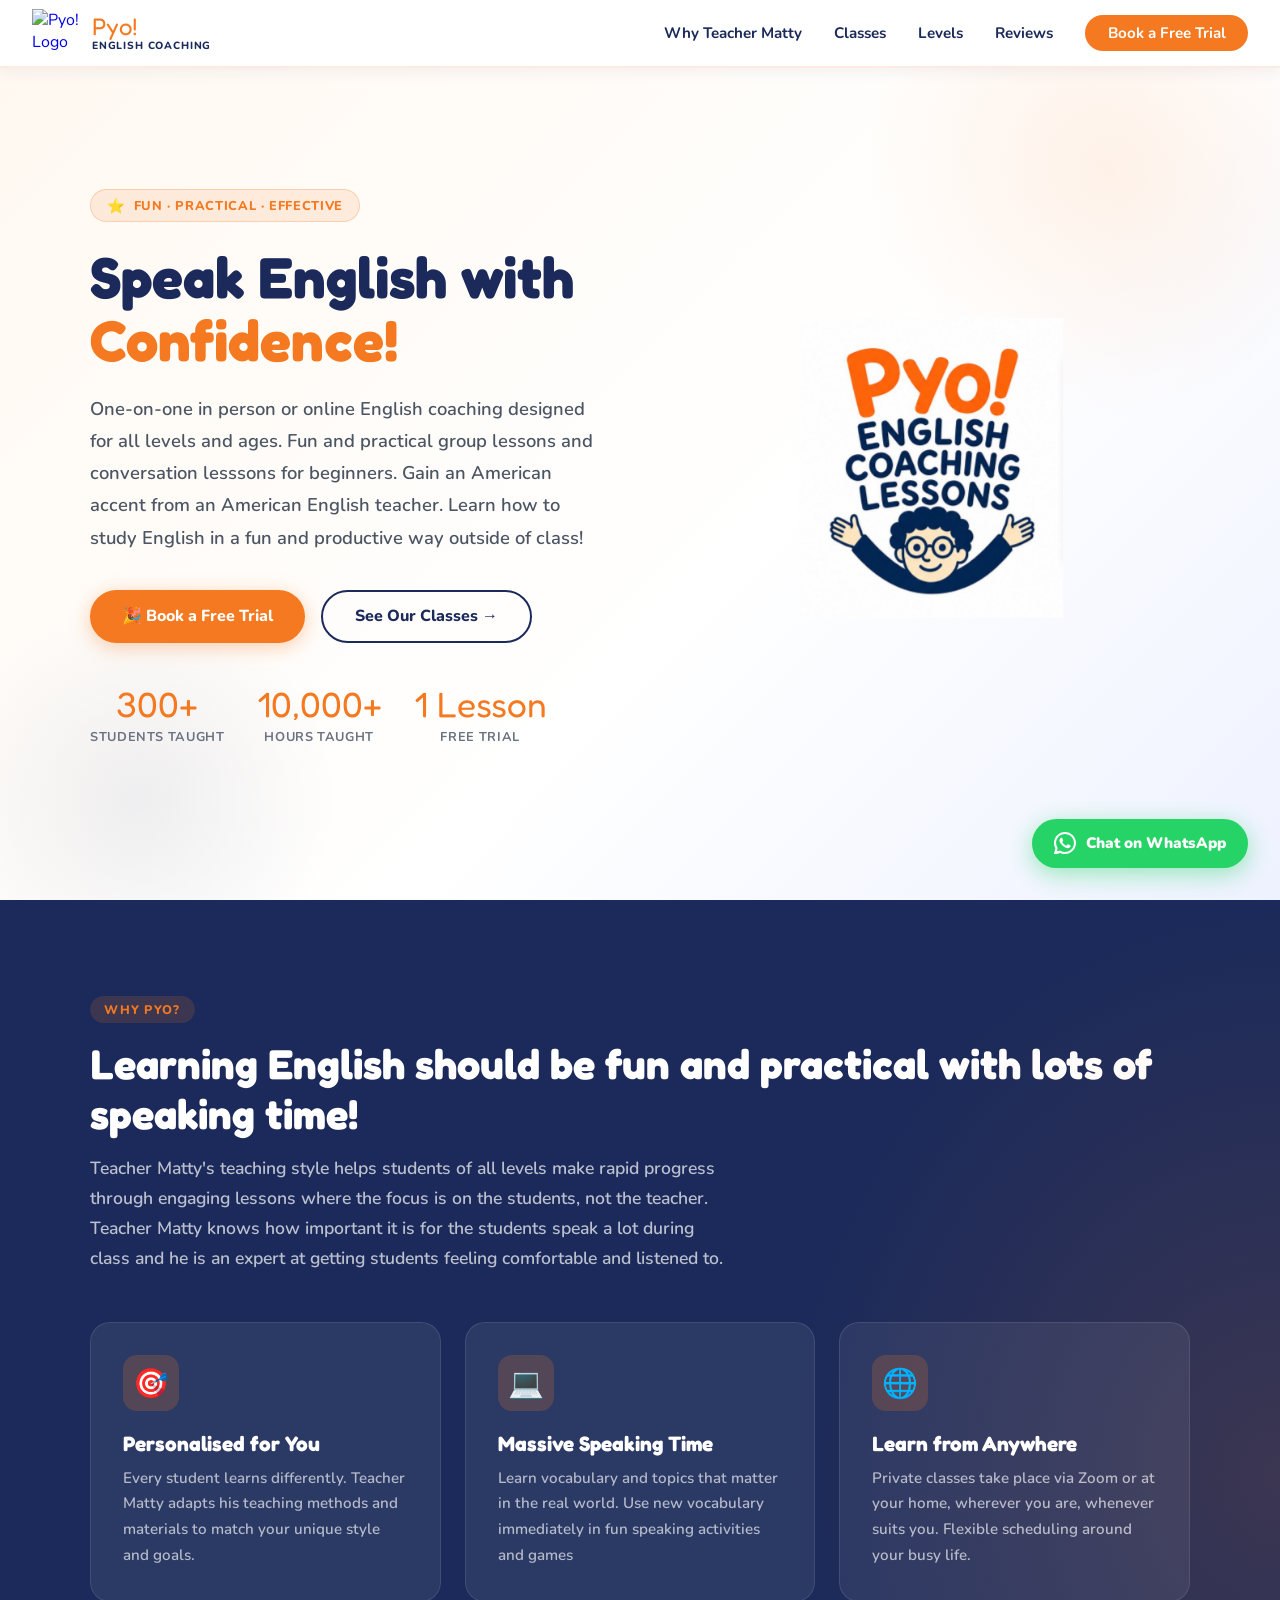
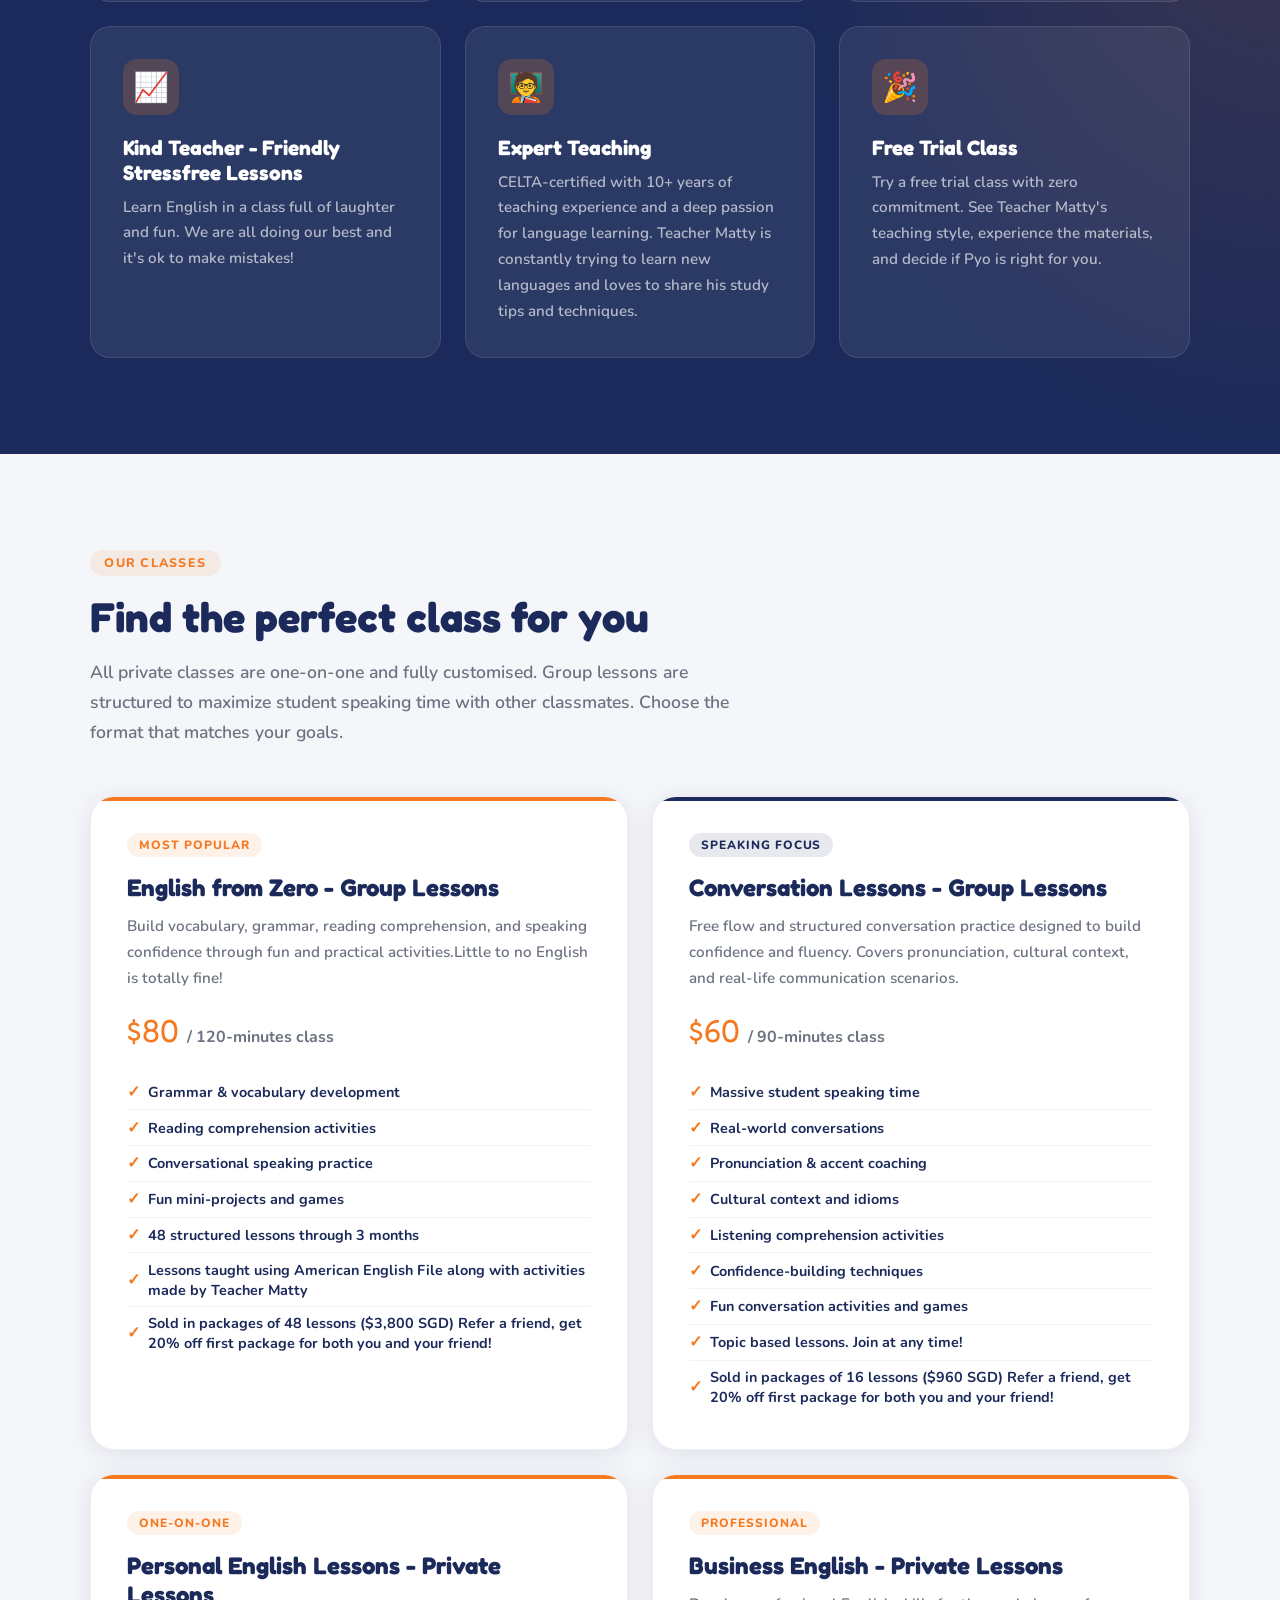
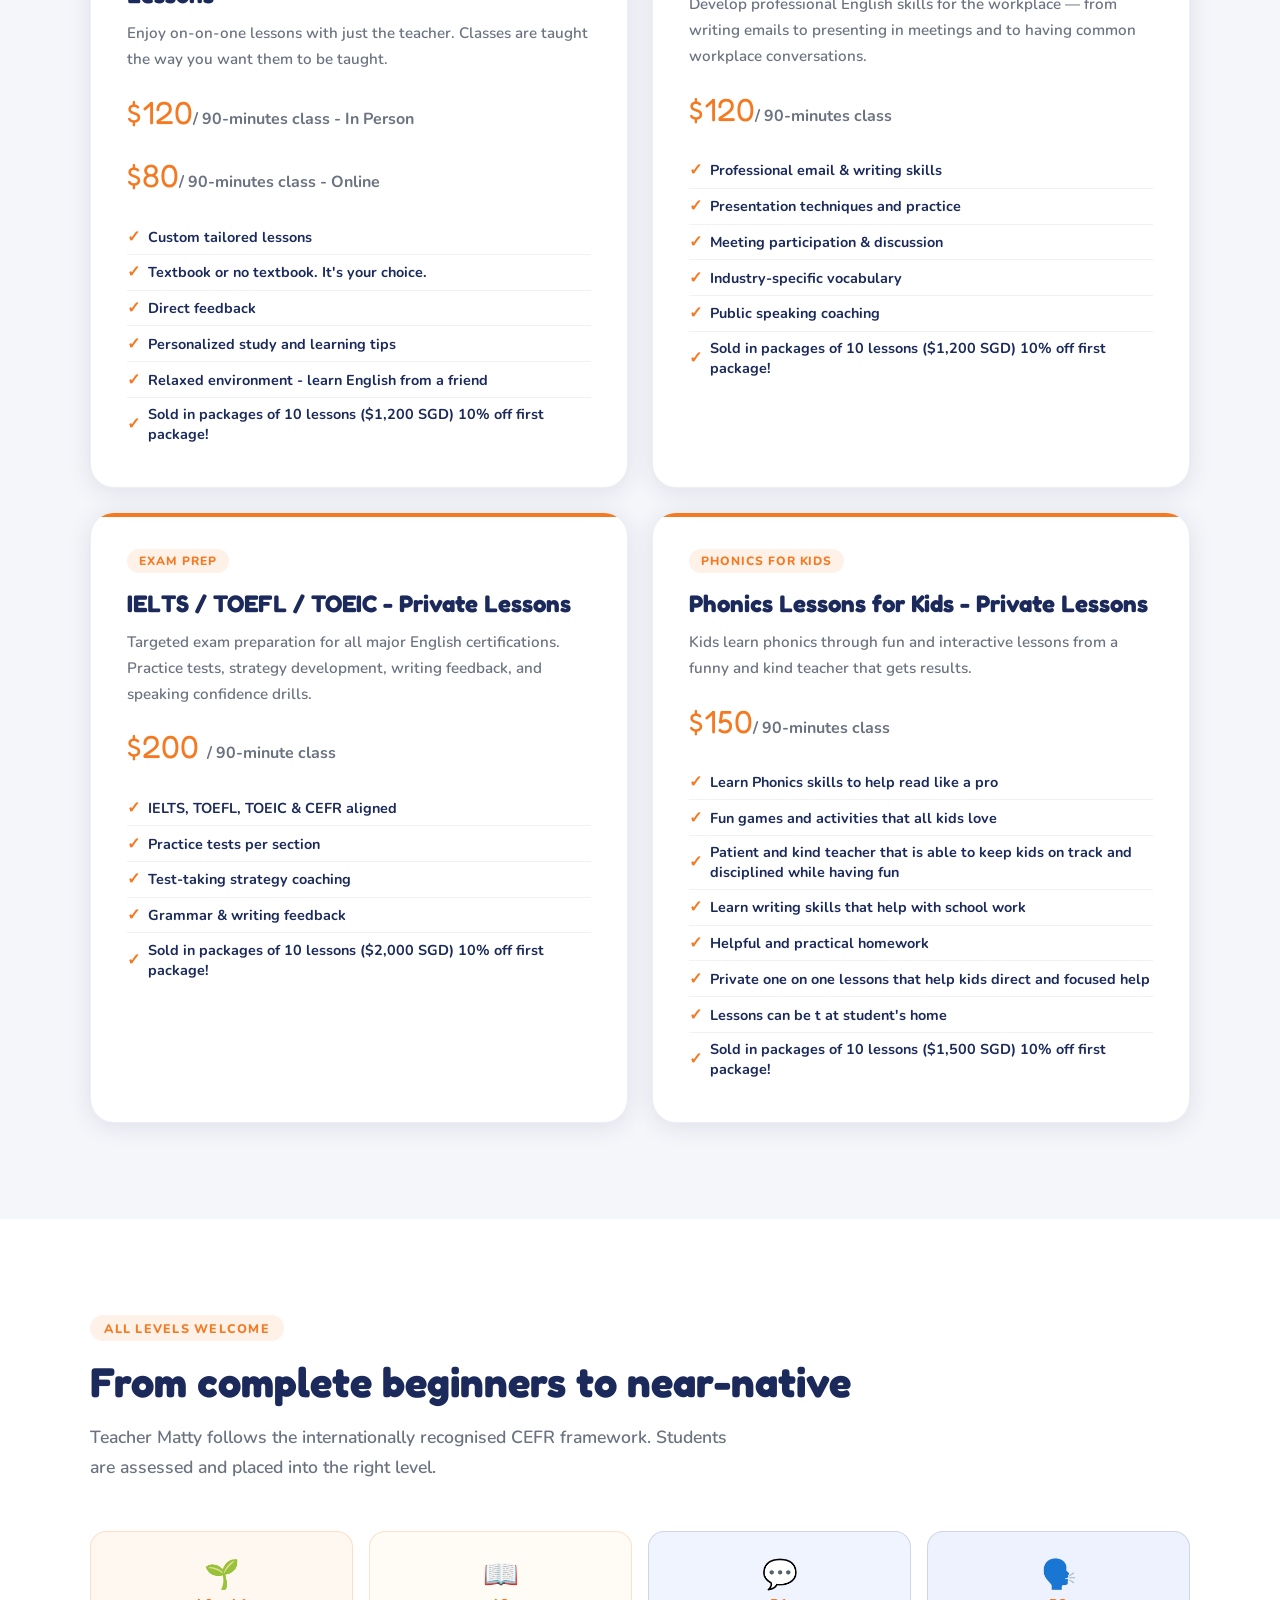
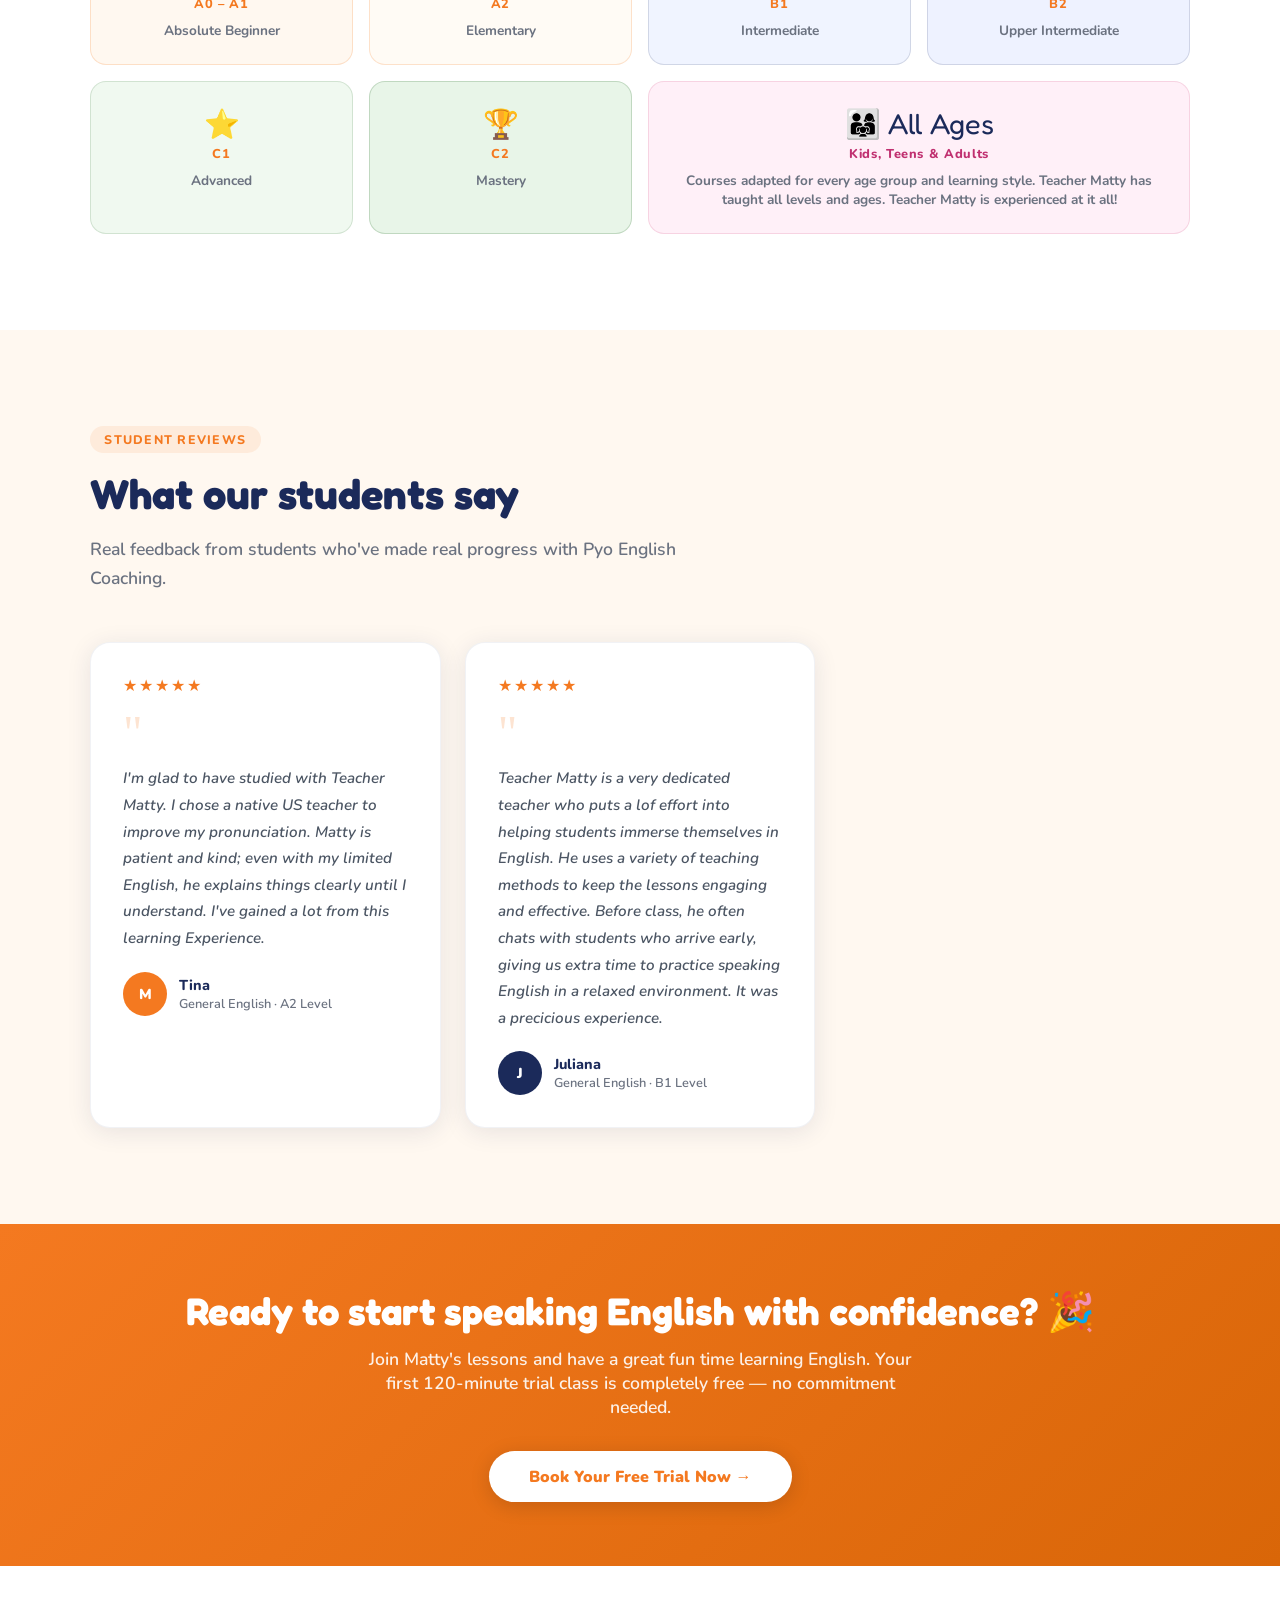
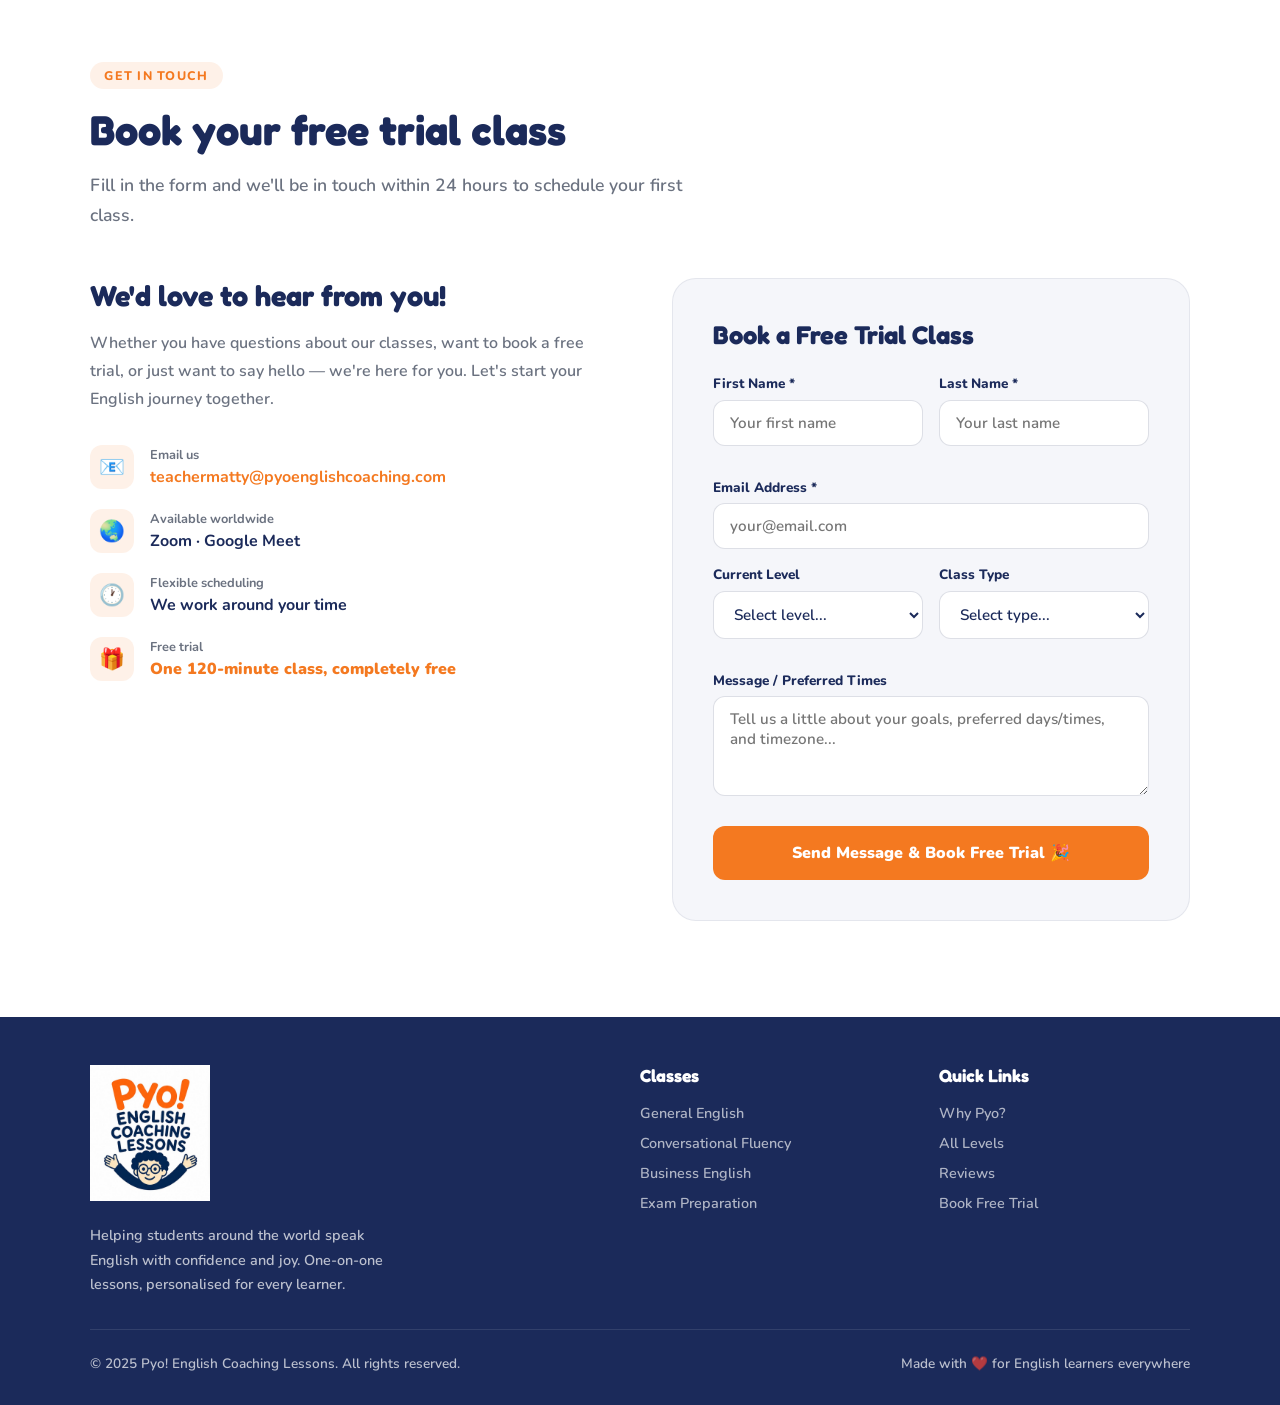
==== commit bc5b8e47: "Update logo image" ====
--- a/index.html
+++ b/index.html
@@ -816,6 +816,216 @@
     box-shadow: 0 4px 20px rgba(0,0,0,0.15);
   }
   .btn-white:hover { transform: translateY(-2px); box-shadow: 0 8px 28px rgba(0,0,0,0.20); }
+  /* COMPLETE MOBILE FIX */
+html,
+body {
+  width: 100%;
+  max-width: 100%;
+  overflow-x: hidden;
+}
+
+/* Let grid and flex children shrink instead of leaving the screen */
+.hero-inner > *,
+.services-grid > *,
+.why-grid > *,
+.levels-grid > *,
+.testi-grid > *,
+.contact-inner > *,
+.footer-inner > * {
+  min-width: 0;
+}
+
+/* Wrap long text, links and prices */
+h1,
+h2,
+h3,
+p,
+li,
+a,
+span,
+.service-price,
+.contact-item {
+  overflow-wrap: anywhere;
+  word-break: normal;
+}
+
+img,
+svg,
+video,
+iframe {
+  max-width: 100%;
+  height: auto;
+}
+
+@media (max-width: 600px) {
+  nav {
+    padding-left: 1rem;
+    padding-right: 1rem;
+  }
+
+  .nav-logo {
+    gap: 0.5rem;
+    min-width: 0;
+  }
+
+  .nav-logo-text {
+    font-size: 1.3rem;
+  }
+
+  .nav-logo-sub {
+    font-size: 0.55rem;
+    letter-spacing: 0.04em;
+    white-space: normal;
+  }
+
+  .hero {
+    min-height: auto;
+    padding: 100px 1.25rem 4rem;
+  }
+
+  .hero h1 {
+    font-size: 2.1rem;
+    line-height: 1.15;
+  }
+
+  .hero-desc {
+    font-size: 1rem;
+    line-height: 1.6;
+  }
+
+  .hero-badge {
+    max-width: 100%;
+    white-space: normal;
+    justify-content: center;
+  }
+
+  .hero-btns {
+    flex-direction: column;
+    align-items: stretch;
+  }
+
+  .btn-primary,
+  .btn-secondary {
+    width: 100%;
+    justify-content: center;
+    text-align: center;
+    padding-left: 1rem;
+    padding-right: 1rem;
+  }
+
+  .hero-stats {
+    flex-wrap: wrap;
+    gap: 1rem;
+  }
+
+  .stat {
+    flex: 1 1 90px;
+  }
+
+  section {
+    padding: 4rem 1.25rem;
+  }
+
+  .section-title {
+    font-size: 1.9rem;
+  }
+
+  .why-card,
+  .service-card,
+  .testi-card {
+    padding: 1.5rem;
+  }
+
+  .levels-grid {
+    grid-template-columns: 1fr;
+  }
+
+  .level-card {
+    grid-column: auto !important;
+  }
+
+  .service-price {
+    font-size: 1.7rem;
+  }
+
+  .service-price span {
+    display: block;
+    margin-top: 0.25rem;
+    line-height: 1.4;
+  }
+
+  .contact-item {
+    align-items: flex-start;
+    min-width: 0;
+  }
+
+  .contact-item a {
+    min-width: 0;
+    overflow-wrap: anywhere;
+  }
+
+  .booking-form {
+    padding: 1.5rem;
+  }
+
+  .footer-bottom {
+    flex-direction: column;
+    align-items: flex-start;
+    gap: 0.75rem;
+  }
+
+  footer {
+    padding-left: 1.25rem;
+    padding-right: 1.25rem;
+  }
+
+  .cta-banner {
+    padding: 3rem 1.25rem;
+  }
+
+  .cta-banner h2 {
+    font-size: 1.8rem;
+  }
+
+  .btn-white {
+    max-width: 100%;
+    padding-left: 1.25rem;
+    padding-right: 1.25rem;
+    text-align: center;
+    justify-content: center;
+  }
+
+  .wa-float {
+    right: 1rem;
+    bottom: 1rem;
+  }
+}
+  @media (max-width: 600px) {
+  .hero-stats {
+    display: grid;
+    grid-template-columns: 1fr;
+    gap: 1.25rem;
+    width: 100%;
+    margin-top: 2rem;
+  }
+
+  .stat {
+    width: 100%;
+    text-align: center;
+  }
+
+  .stat-num {
+    font-size: 2rem;
+    line-height: 1.1;
+    white-space: nowrap;
+  }
+
+  .stat-label {
+    display: block;
+    margin-top: 0.25rem;
+    line-height: 1.3;
+  }
+}
 </style>
 </head>
 <body>
@@ -824,7 +1034,7 @@
 <nav>
   <a class="nav-logo" href="#">
     <div class="nav-logo-icon" style="background:transparent;border-radius:0;width:48px;height:48px;">
-      <img src="[data-uri]" alt="Pyo! Logo" style="width:48px;height:48px;object-fit:contain;">
+      <img src="logo.png" alt="Pyo! Logo" style="width:48px;height:48px;object-fit:contain;">
     </div>
     <div>
       <div class="nav-logo-text">Pyo!</div>
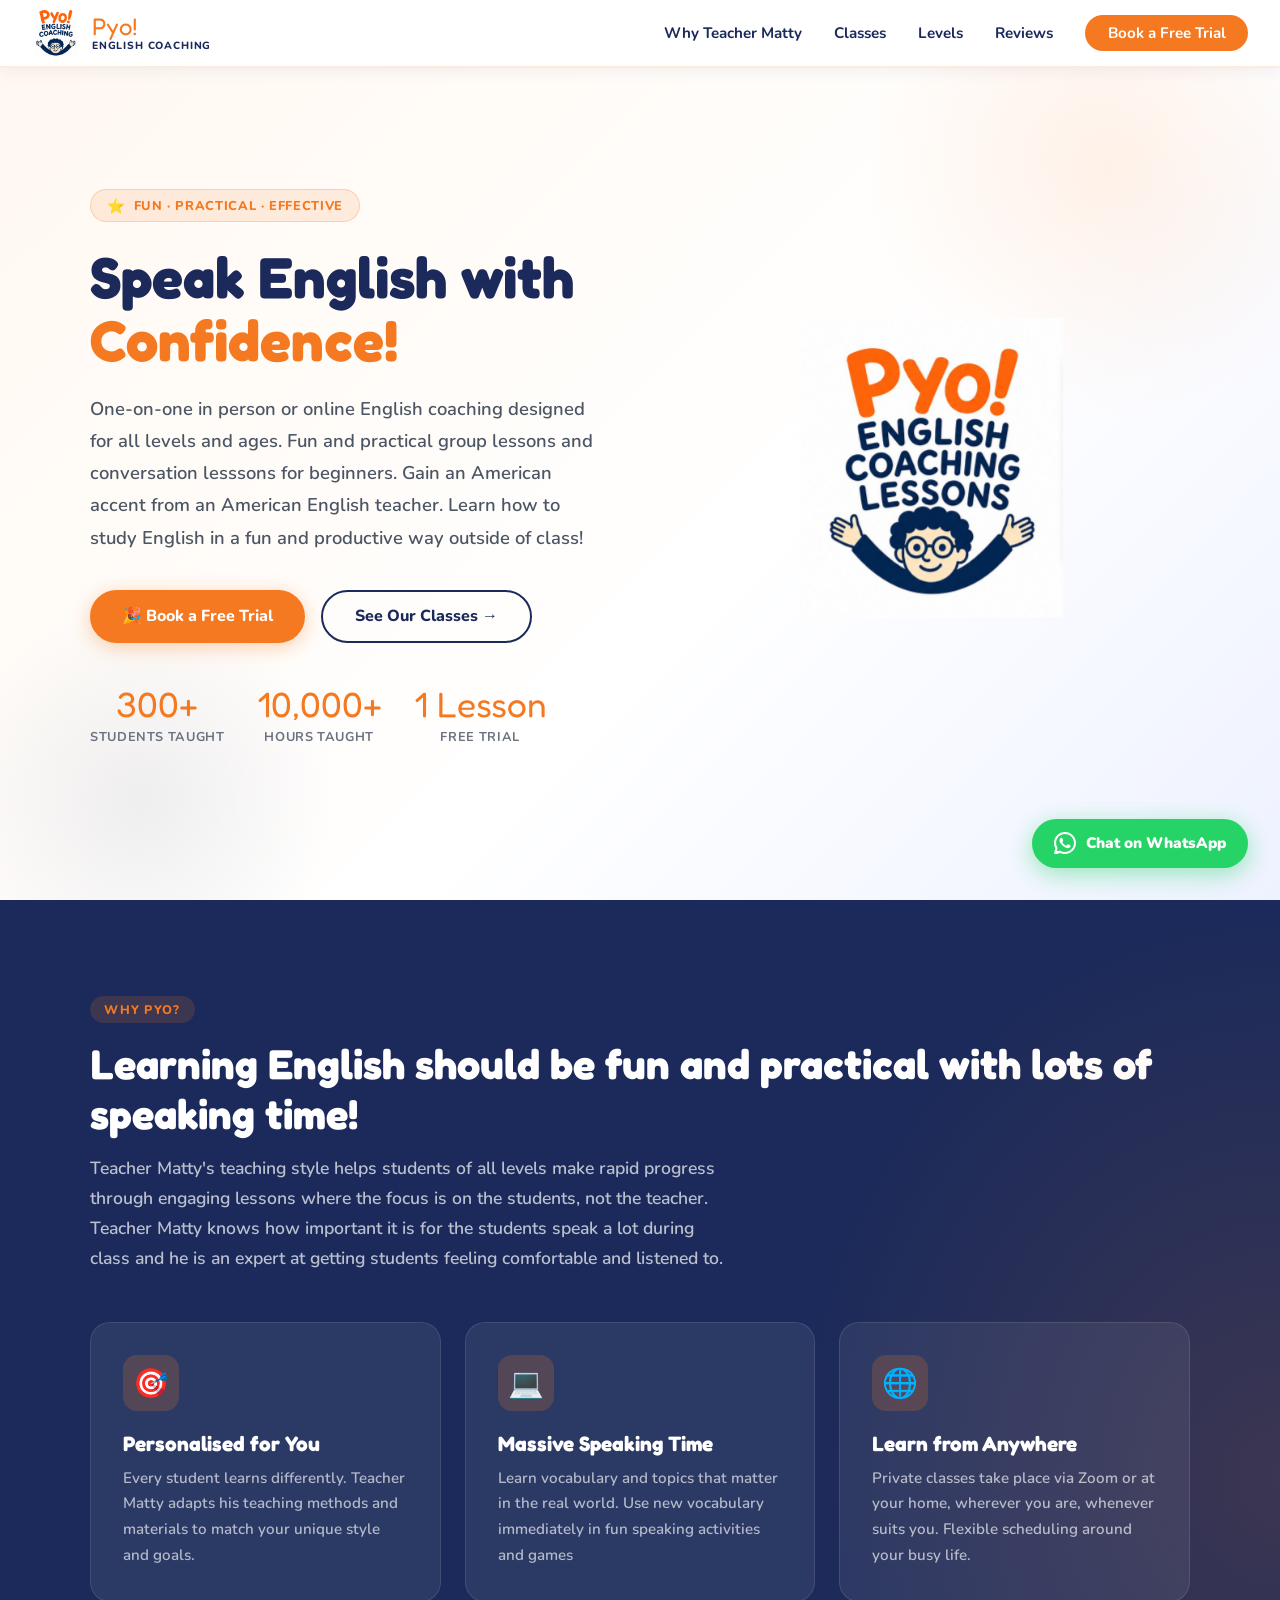
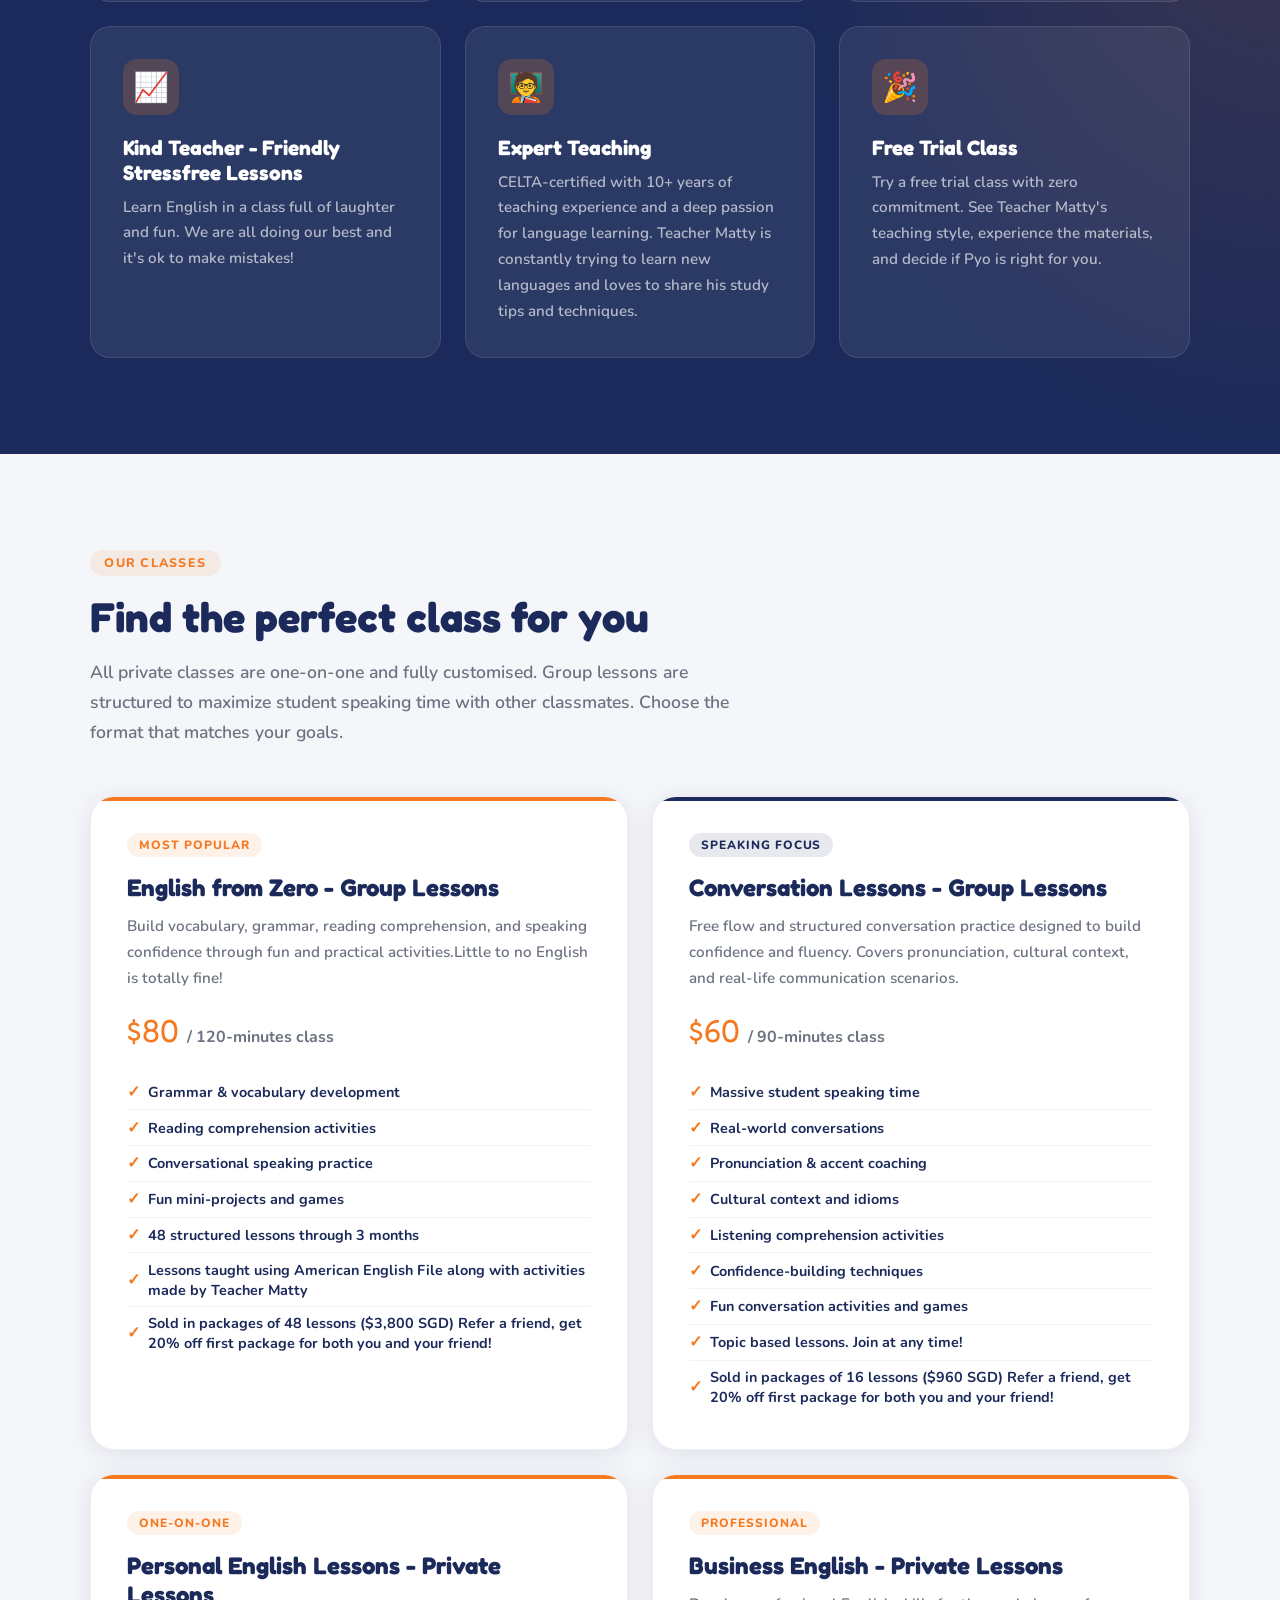
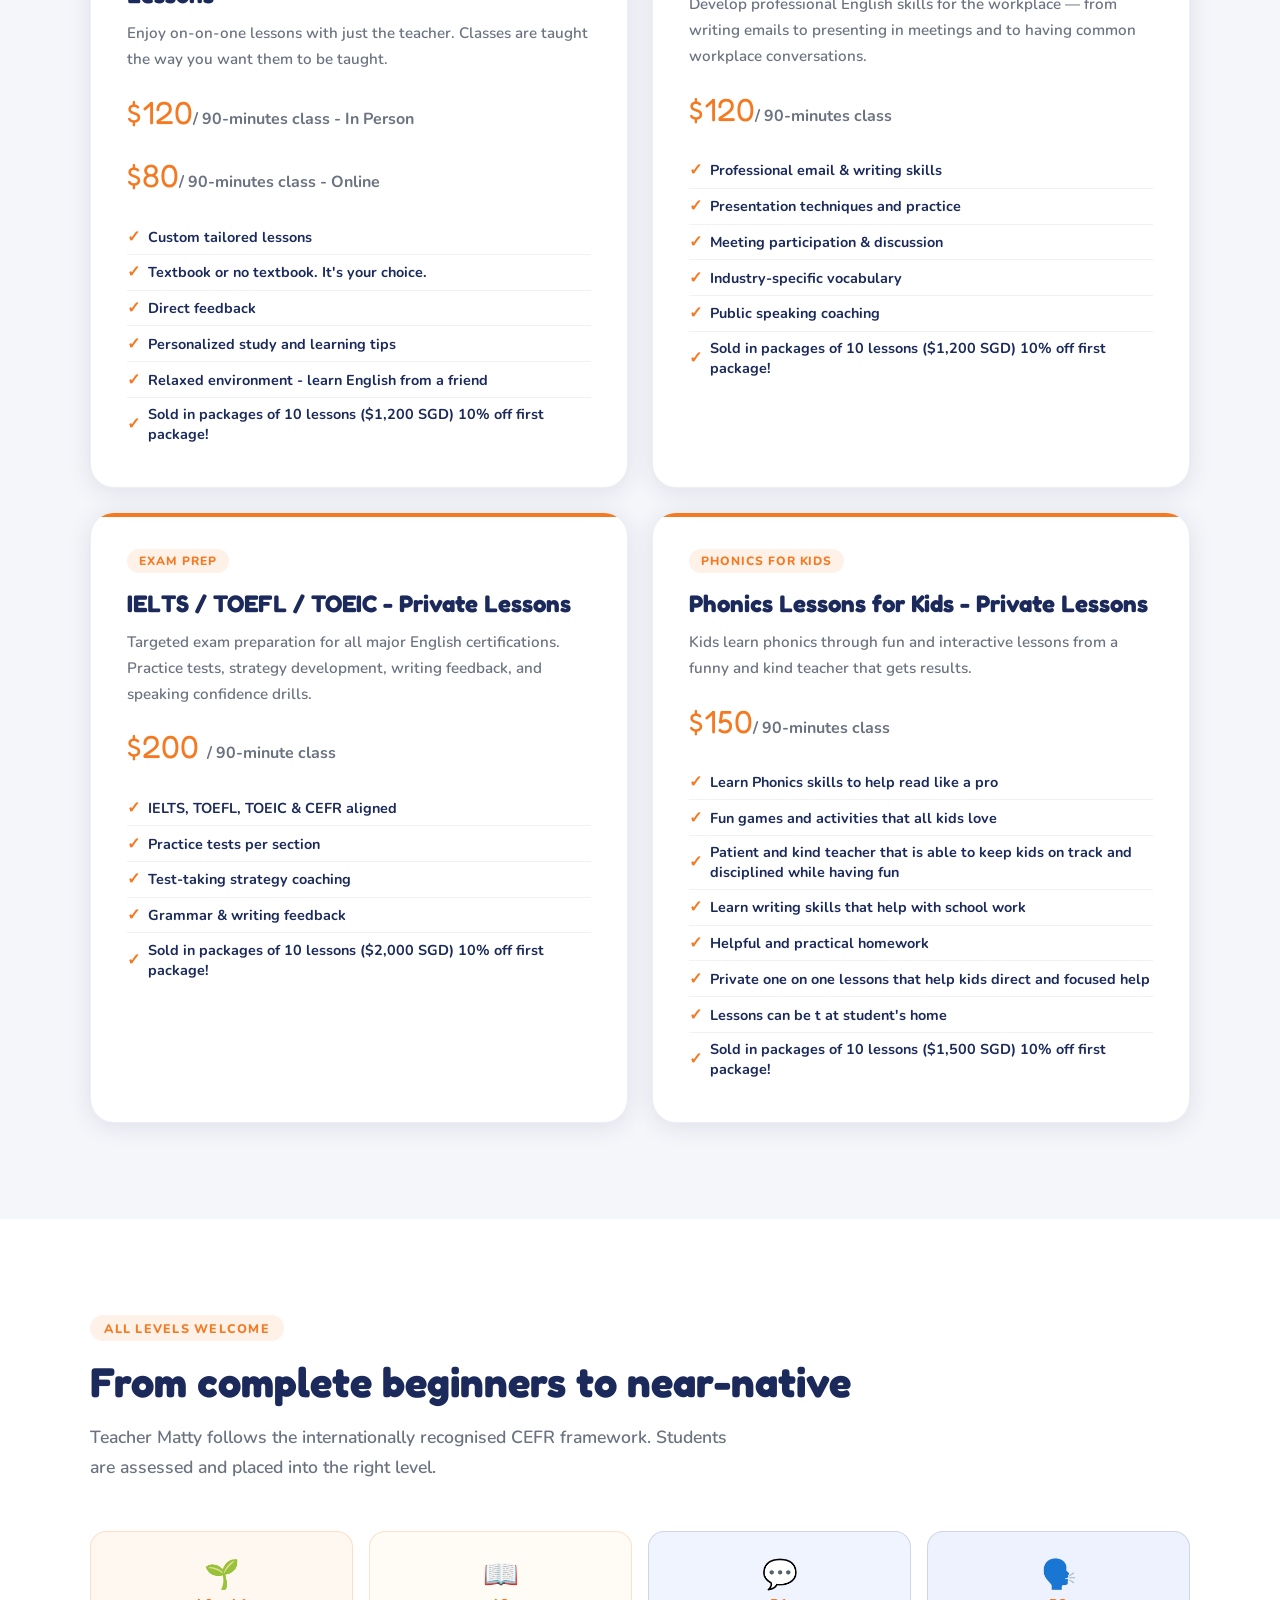
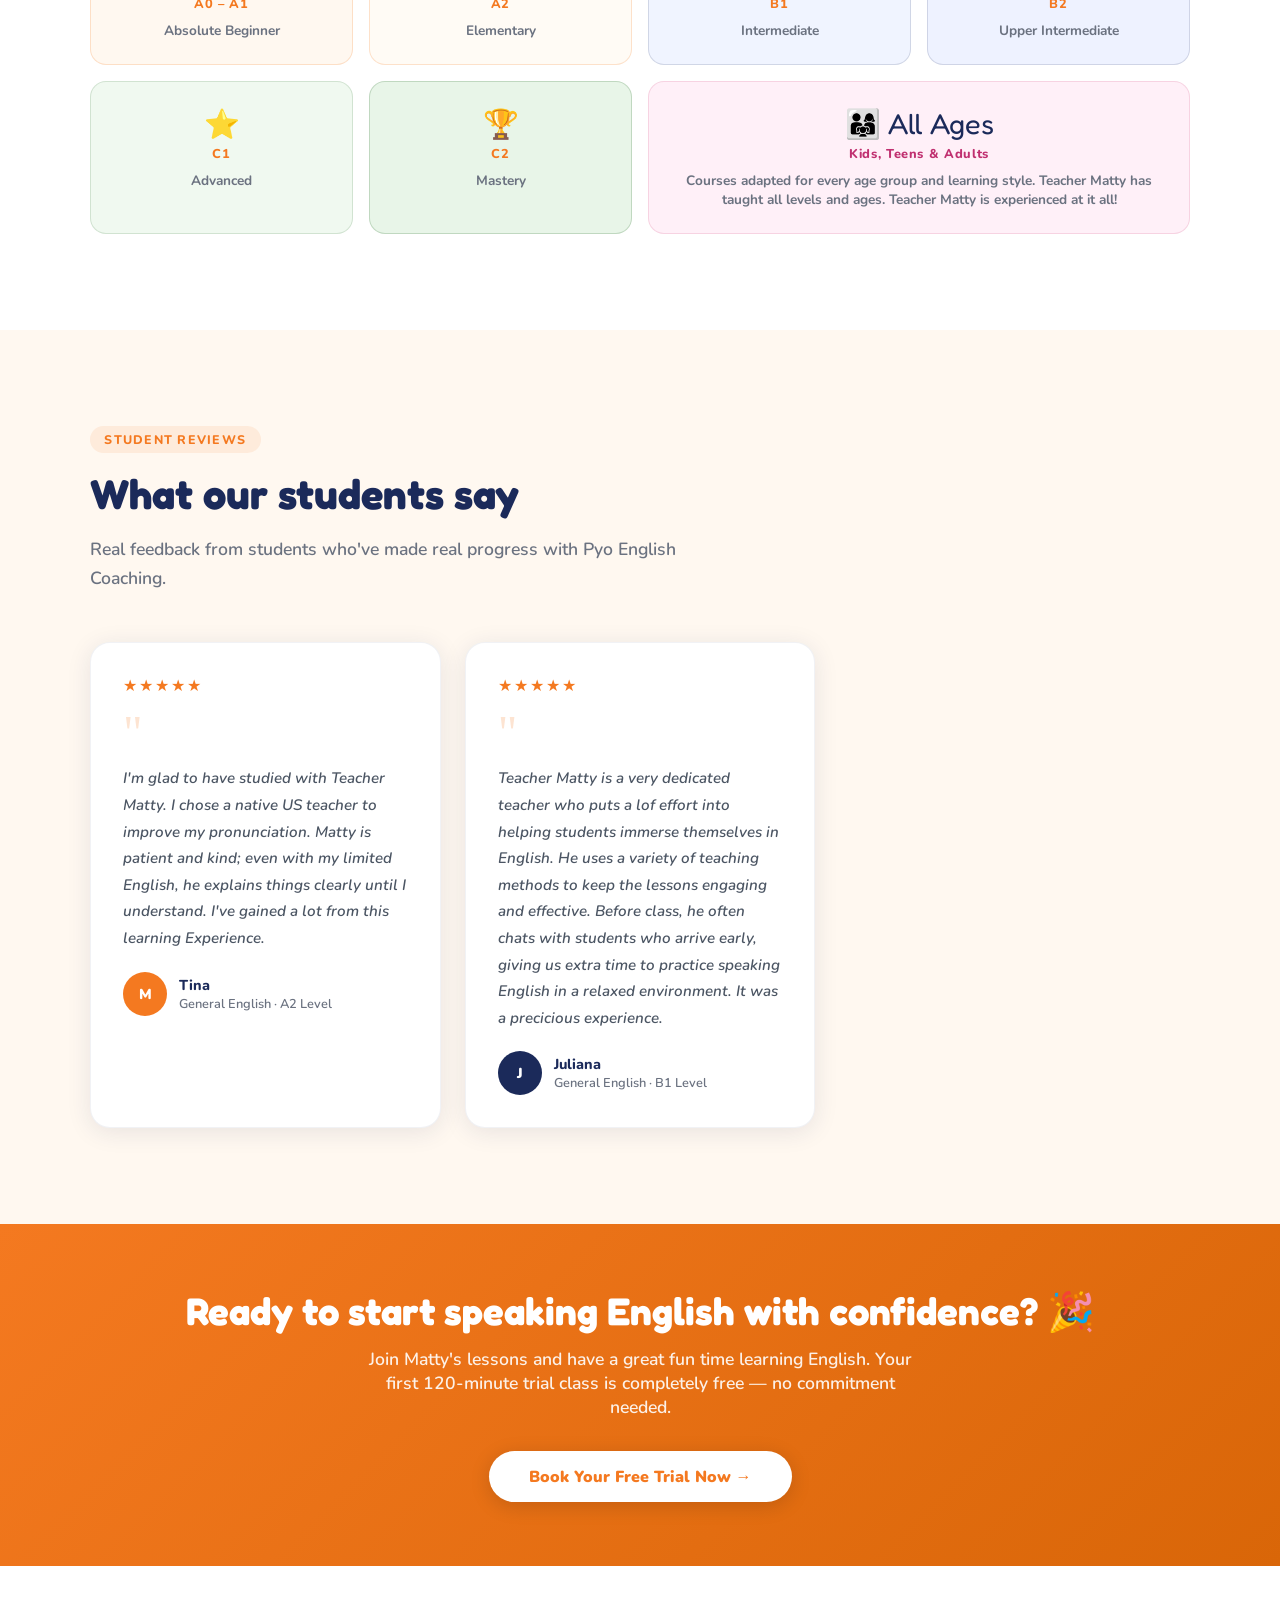
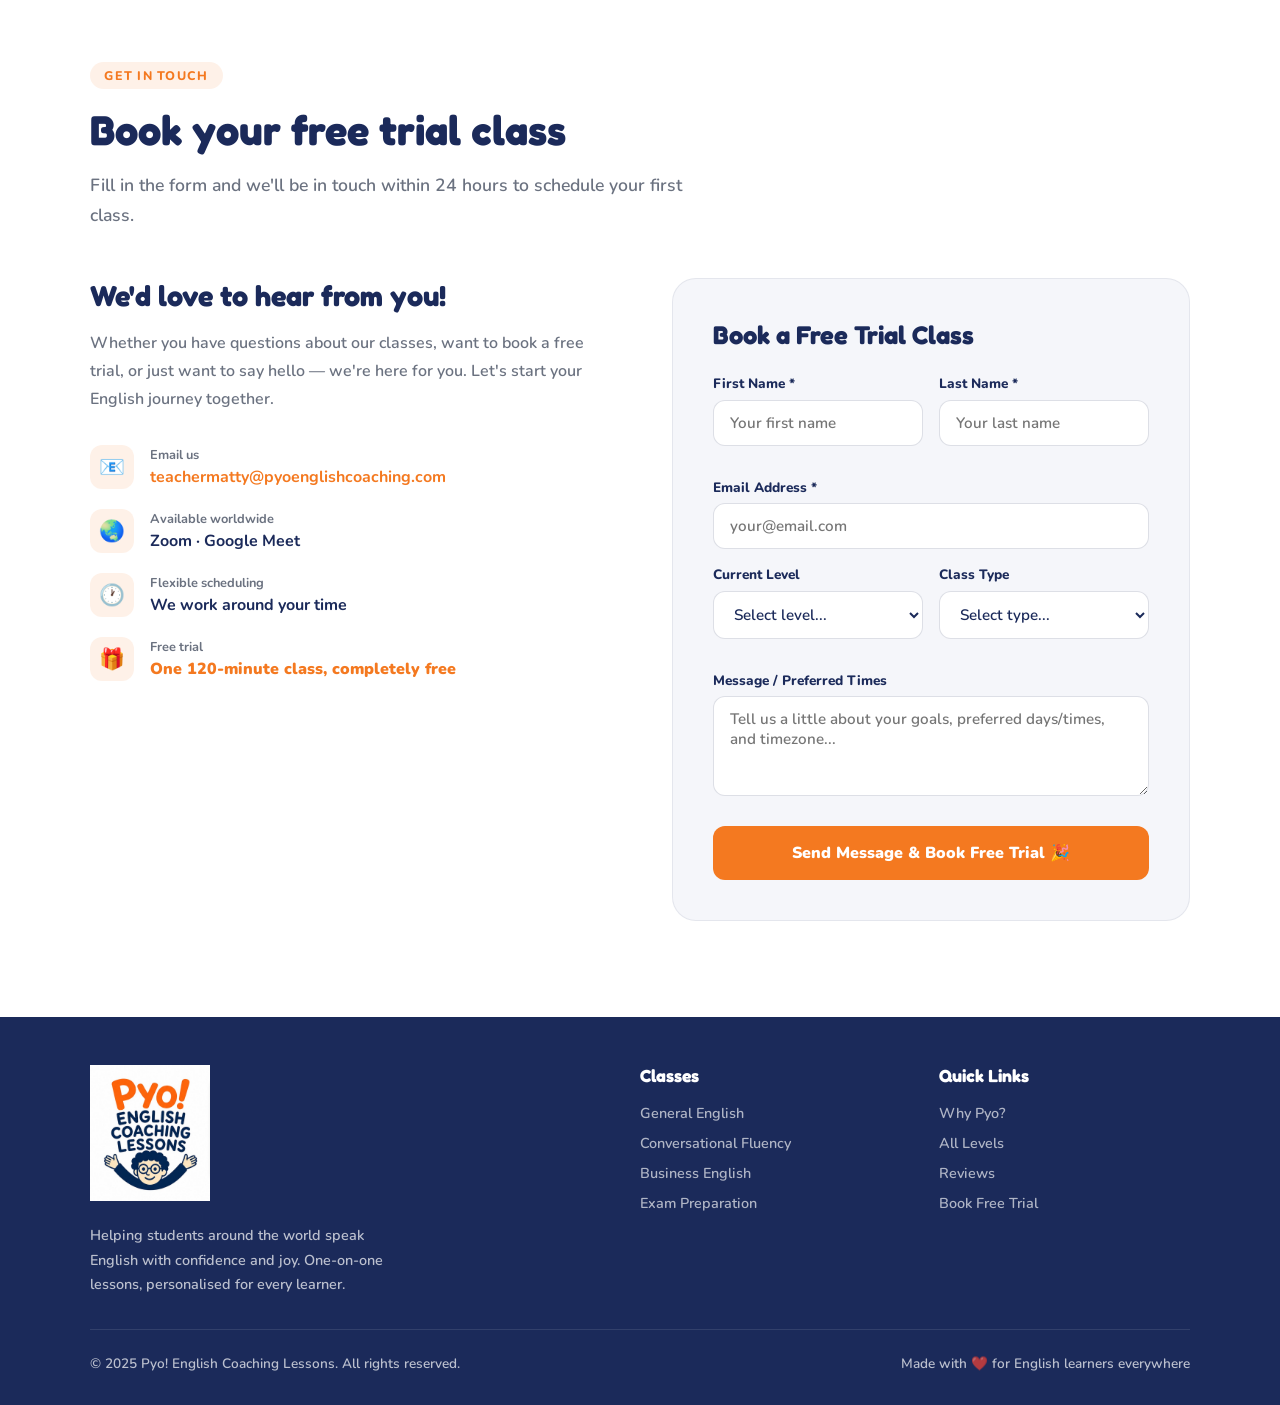
==== commit 0ddfc25f: "Update logo image source in navigation" ====
--- a/index.html
+++ b/index.html
@@ -1034,7 +1034,7 @@
 <nav>
   <a class="nav-logo" href="#">
     <div class="nav-logo-icon" style="background:transparent;border-radius:0;width:48px;height:48px;">
-      <img src="logo.png" alt="Pyo! Logo" style="width:48px;height:48px;object-fit:contain;">
+      <img src="Main Logo.png" alt="Pyo! Logo" style="width:48px;height:48px;object-fit:contain;">
     </div>
     <div>
       <div class="nav-logo-text">Pyo!</div>
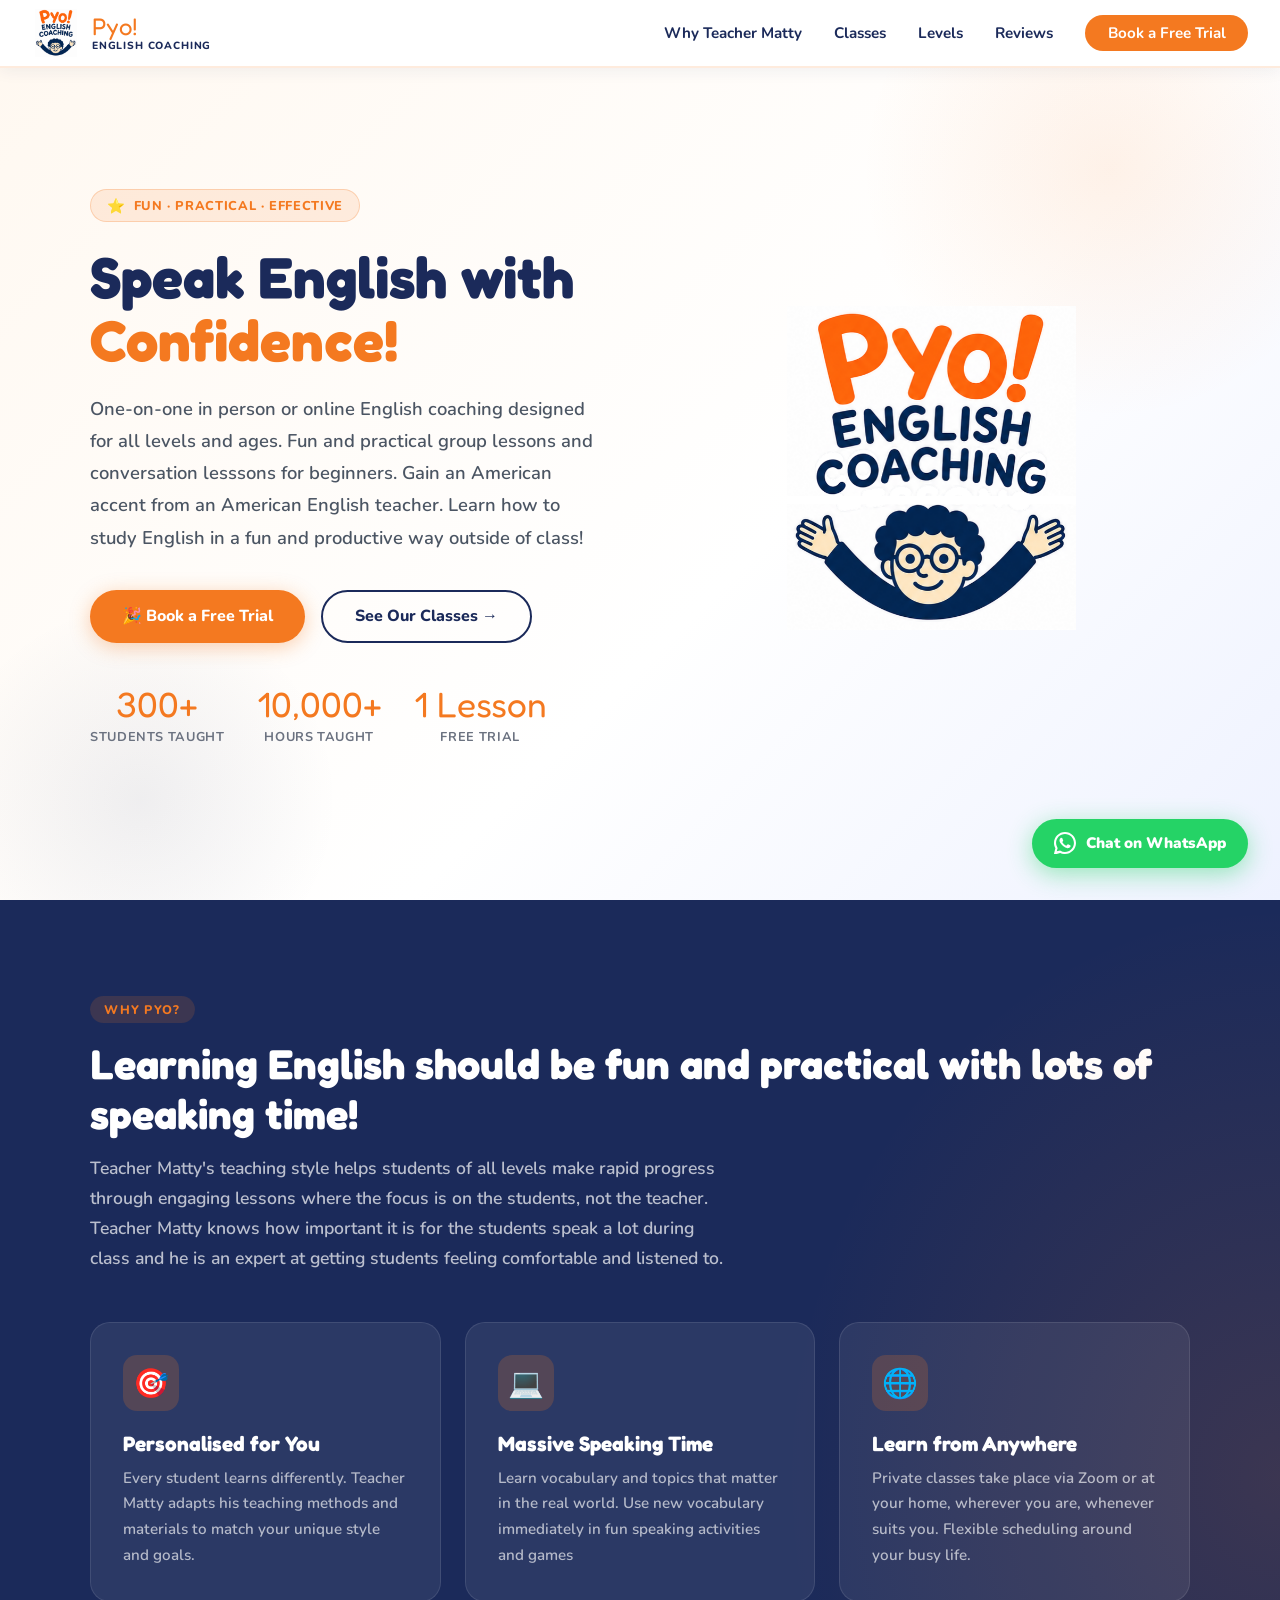
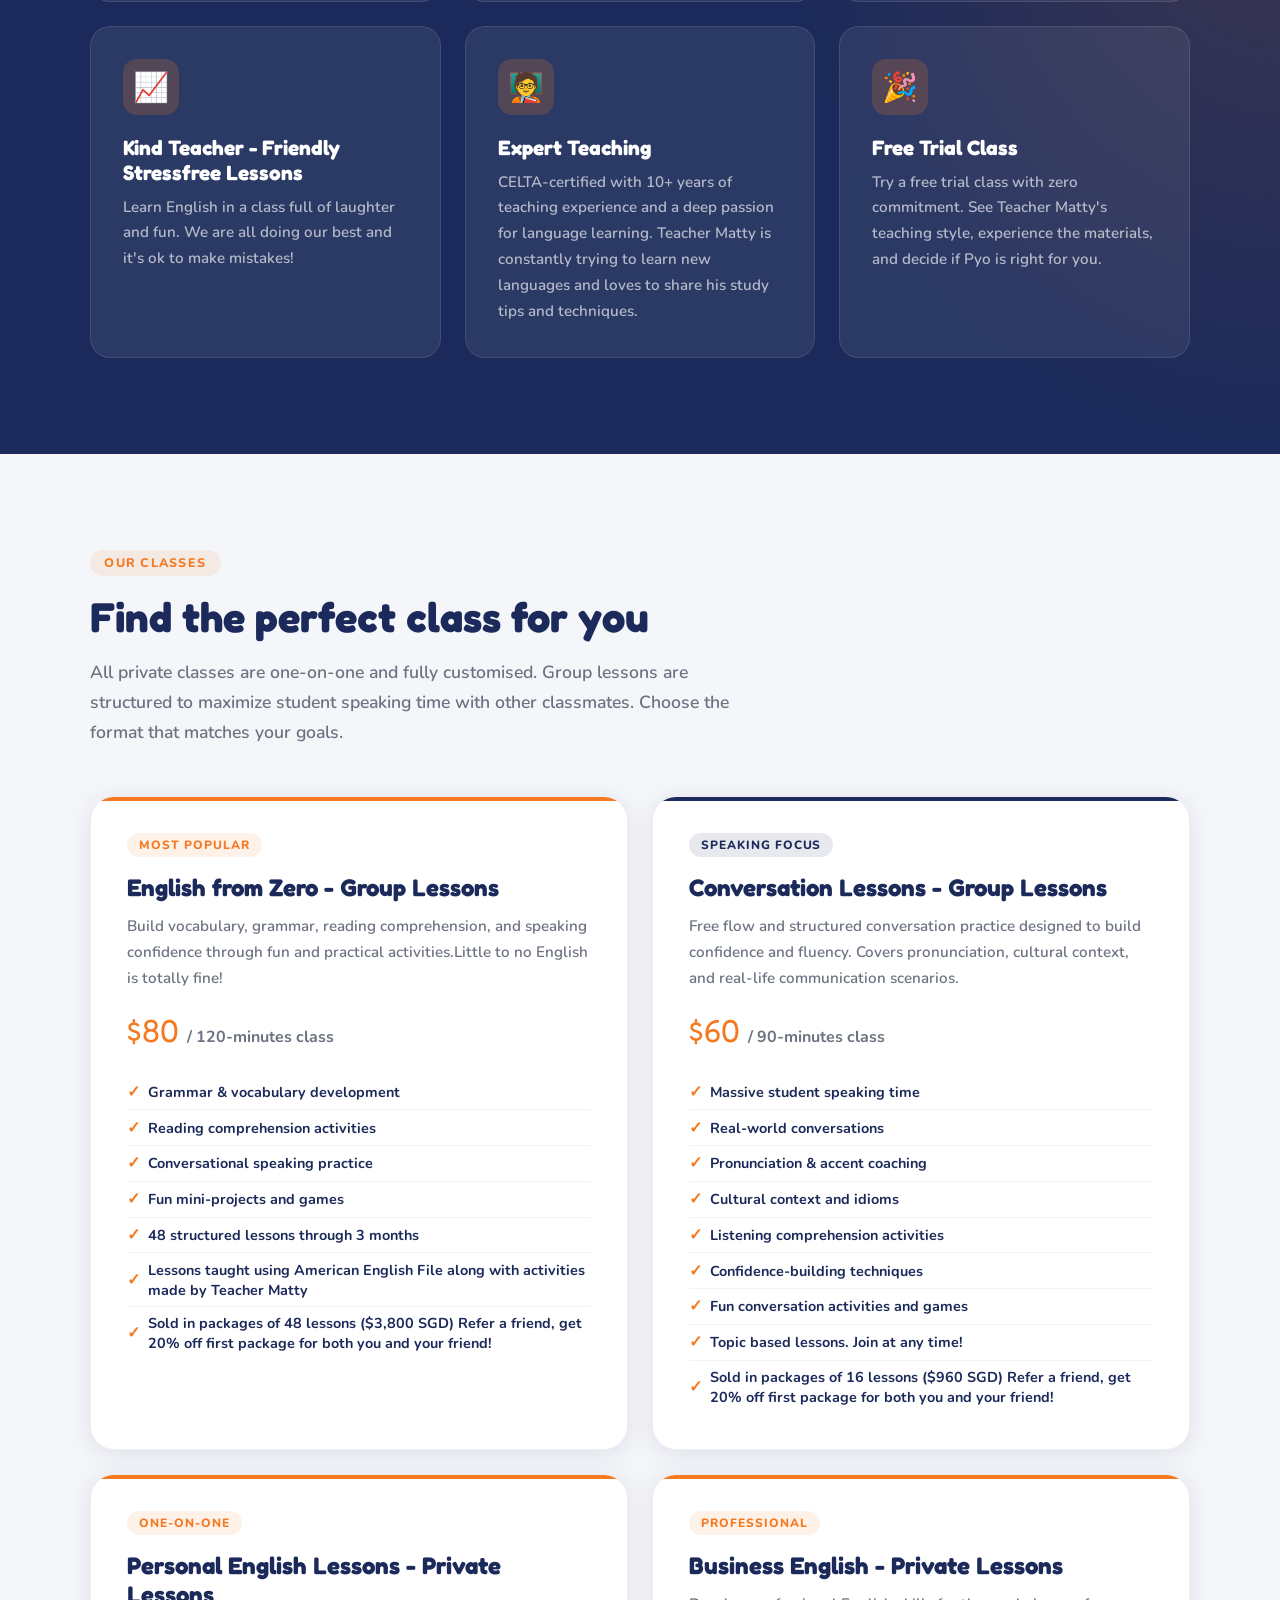
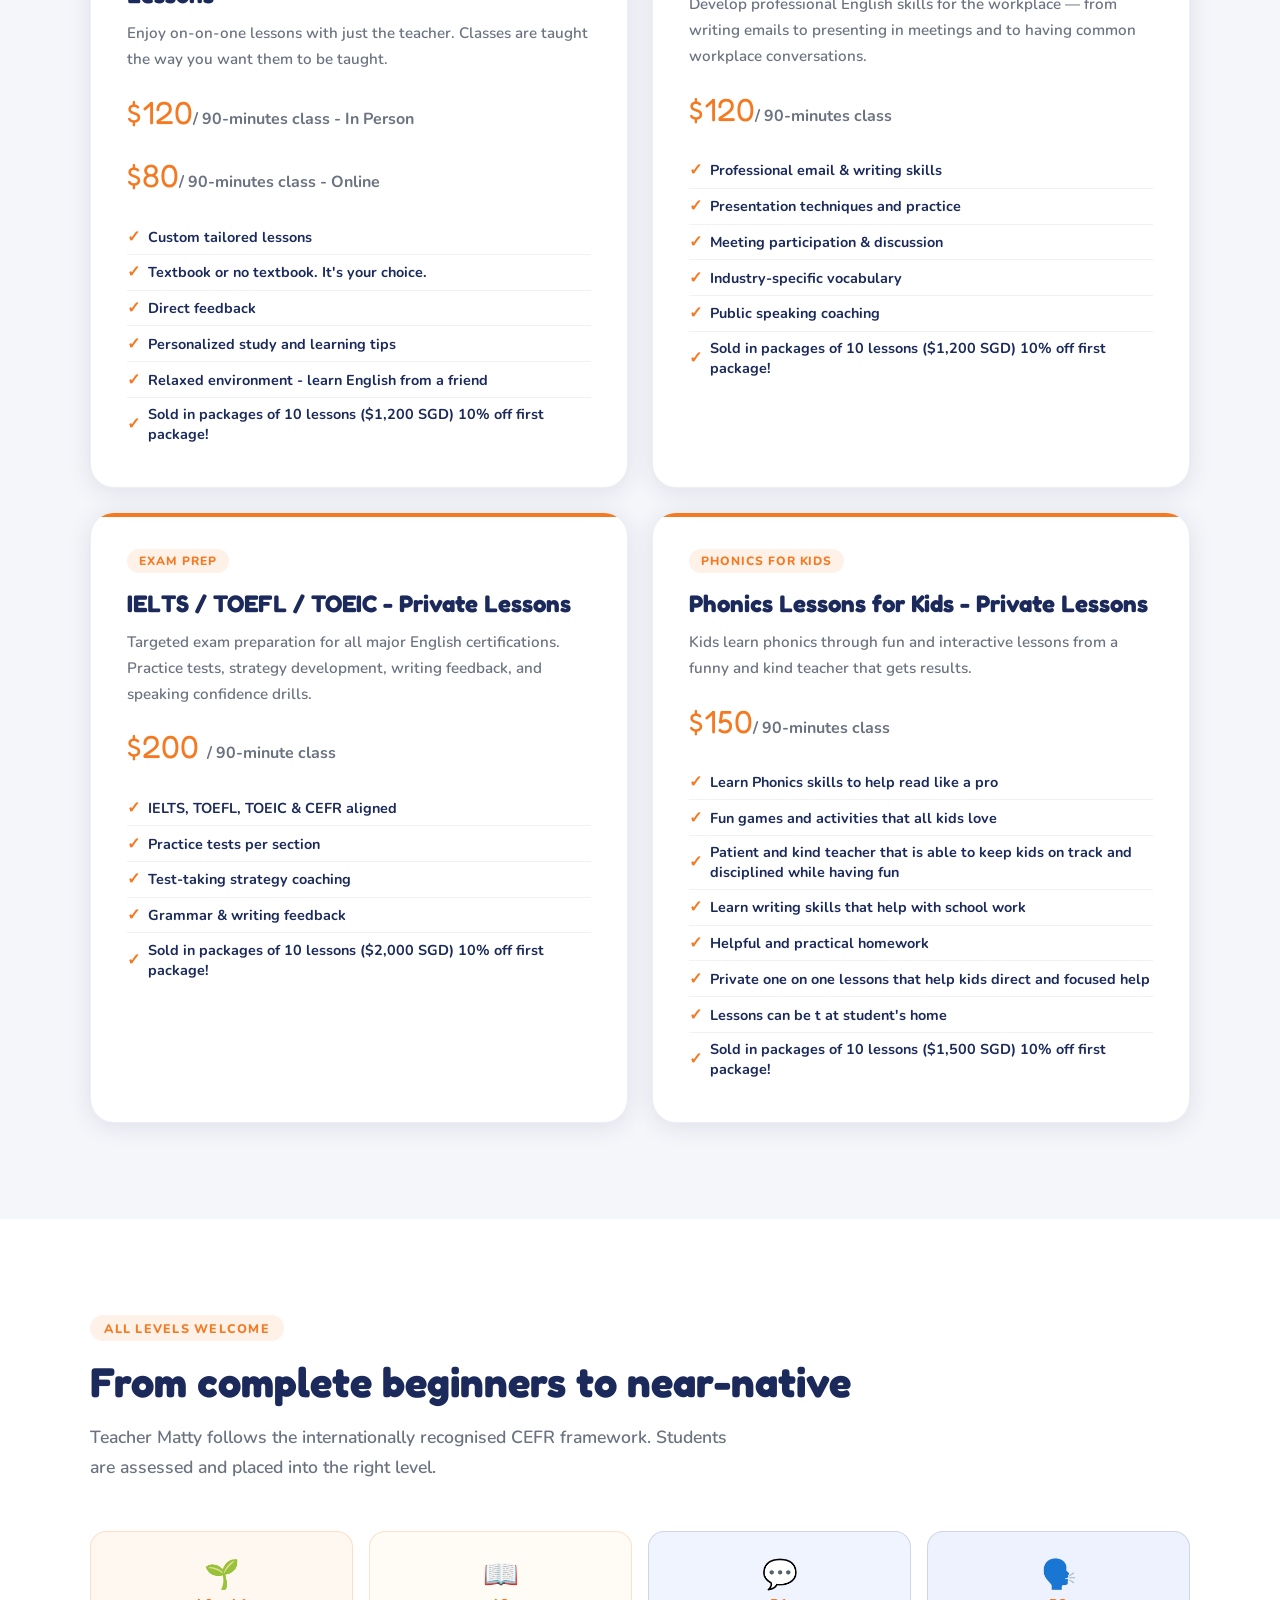
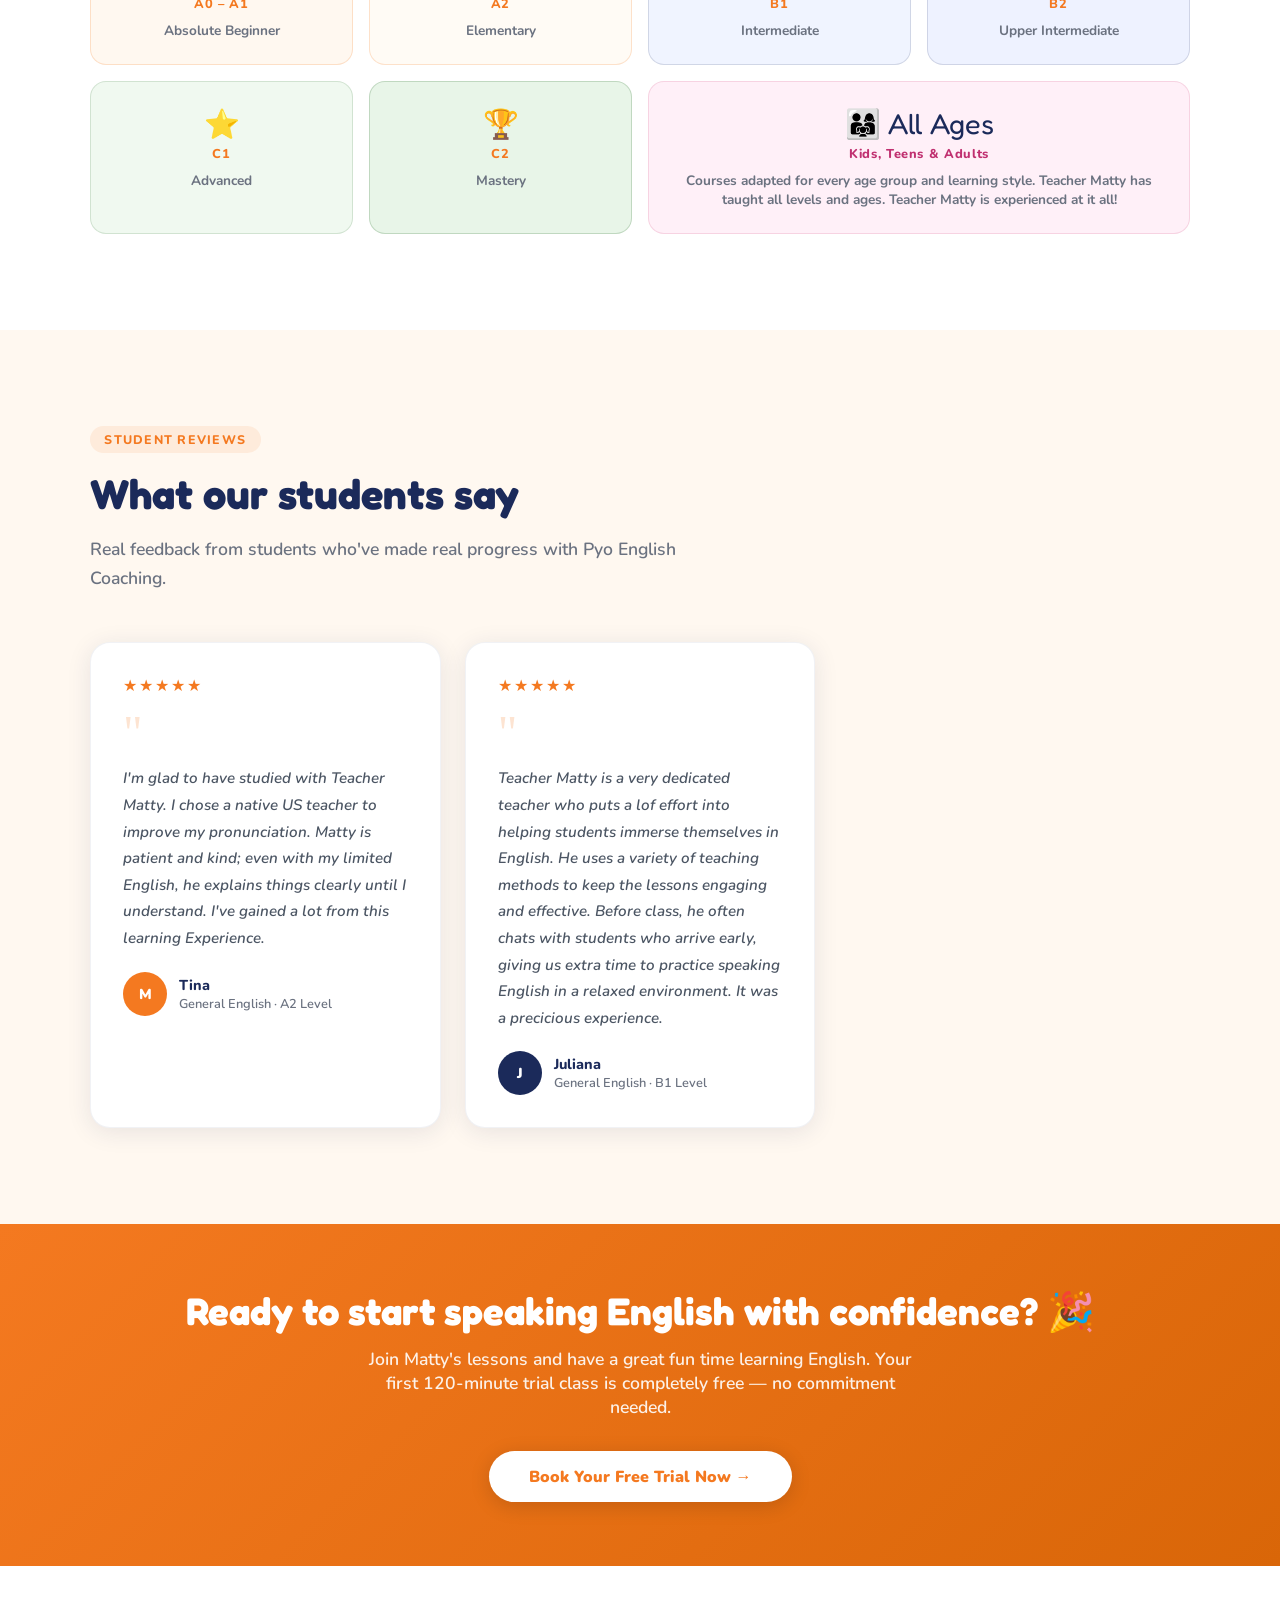
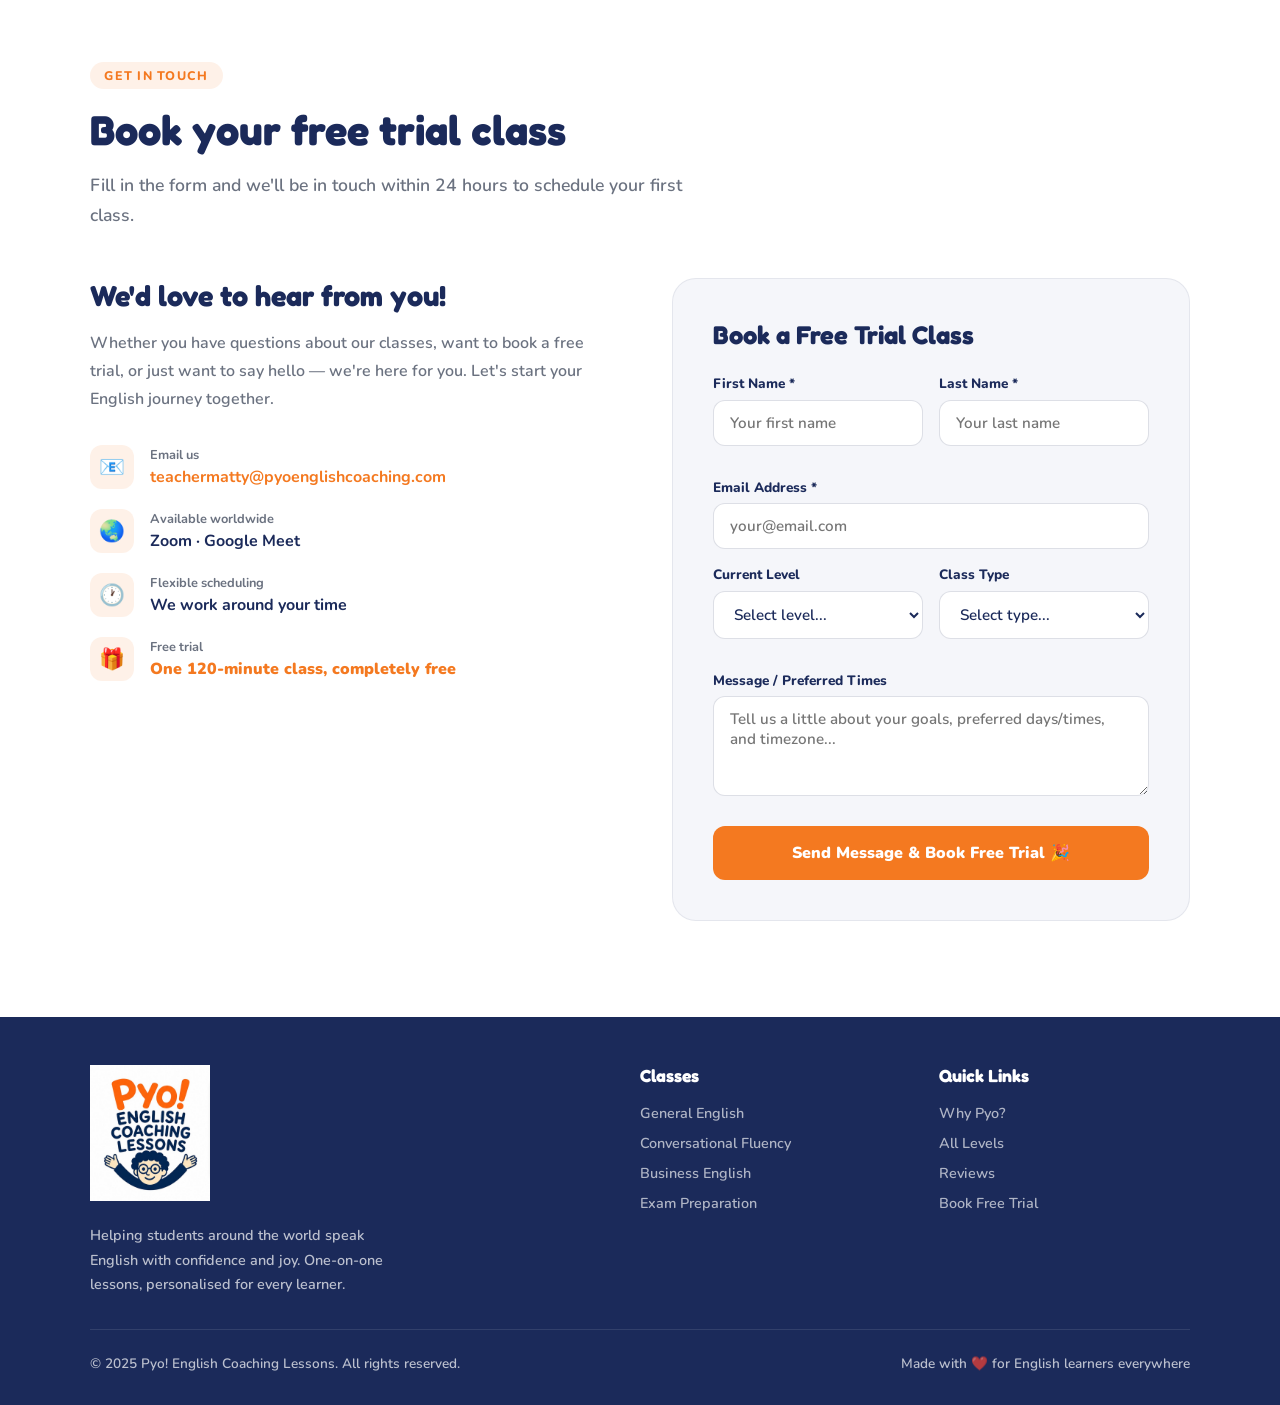
==== commit a14f6795: "Changed Large Homepage logo" ====
--- a/index.html
+++ b/index.html
@@ -1087,7 +1087,7 @@
 
     <div class="hero-visual">
       <div class="logo-display">
-        <img src="[data-uri]" alt="Pyo! English Coaching Lessons" style="width:88%;height:88%;object-fit:contain;">
+        <img src="Main Logo.png" alt="Pyo! English Coaching Logo">
       </div>
 
     </div>
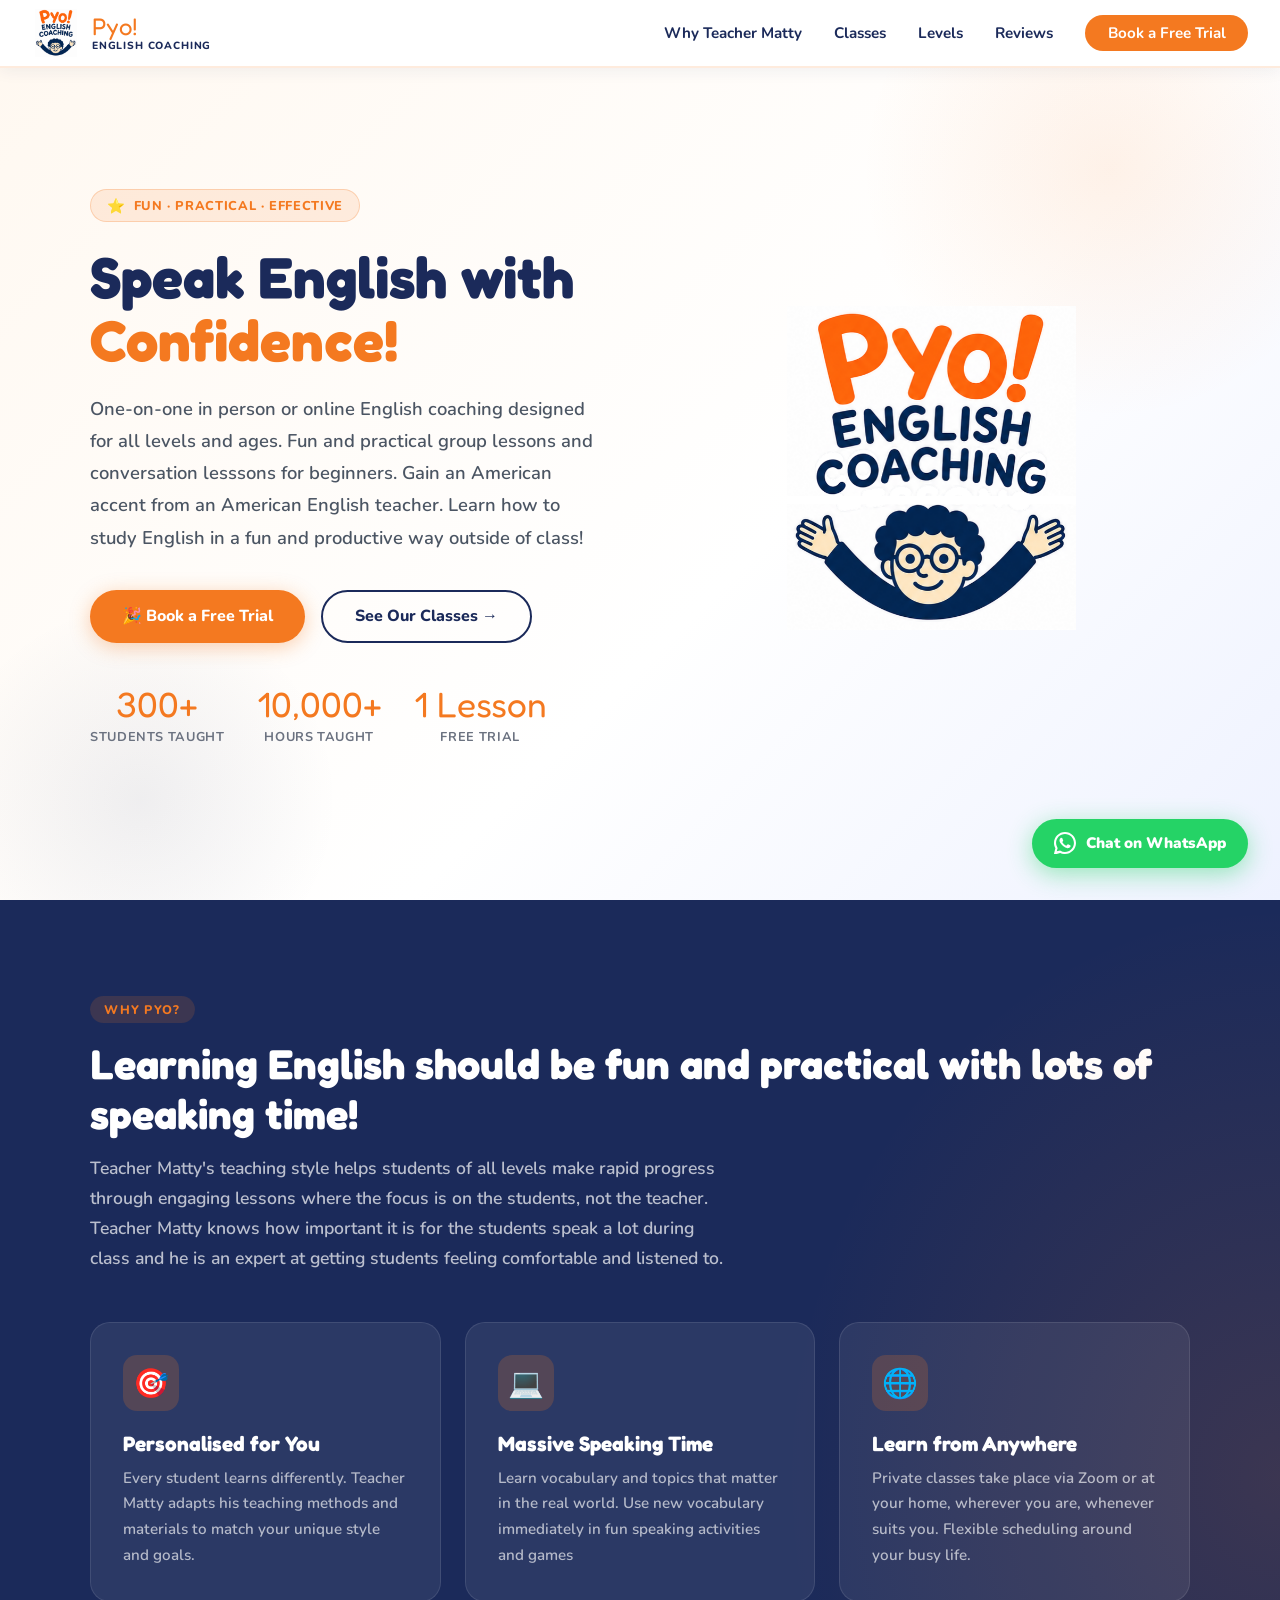
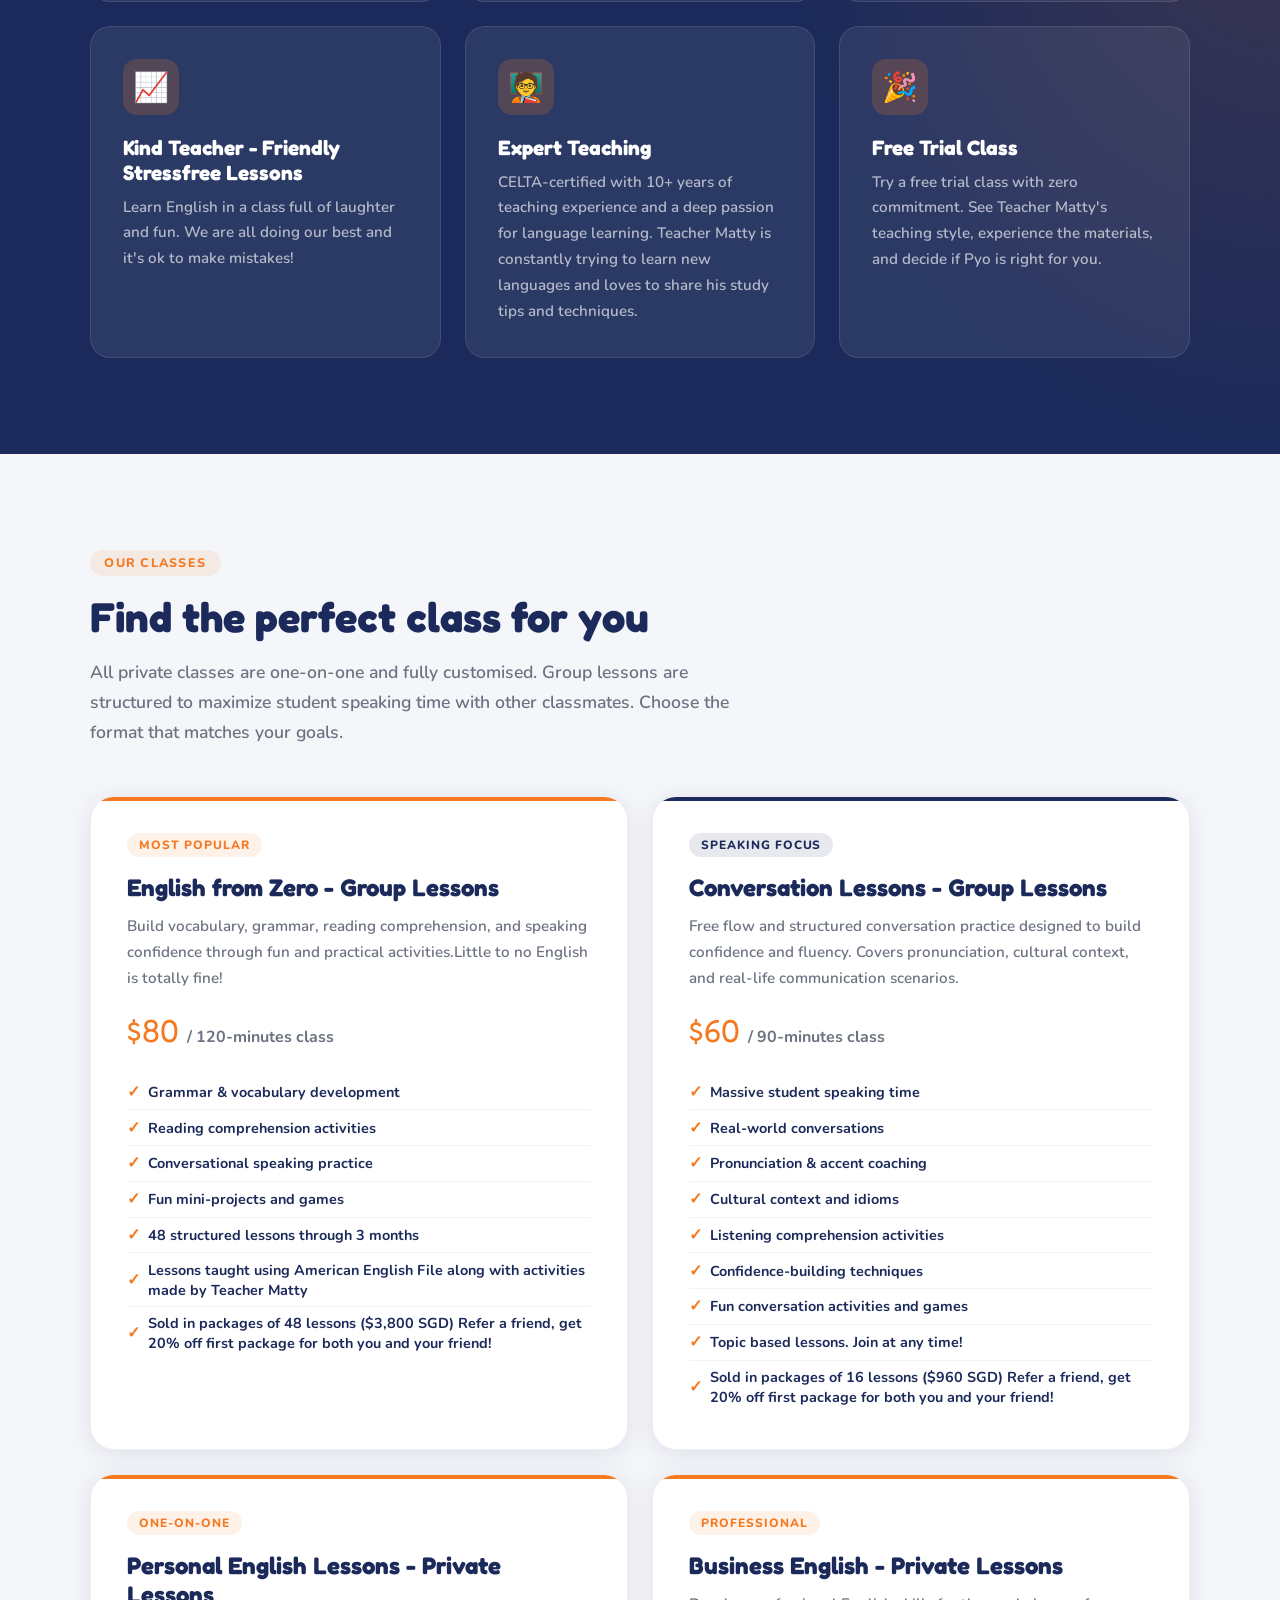
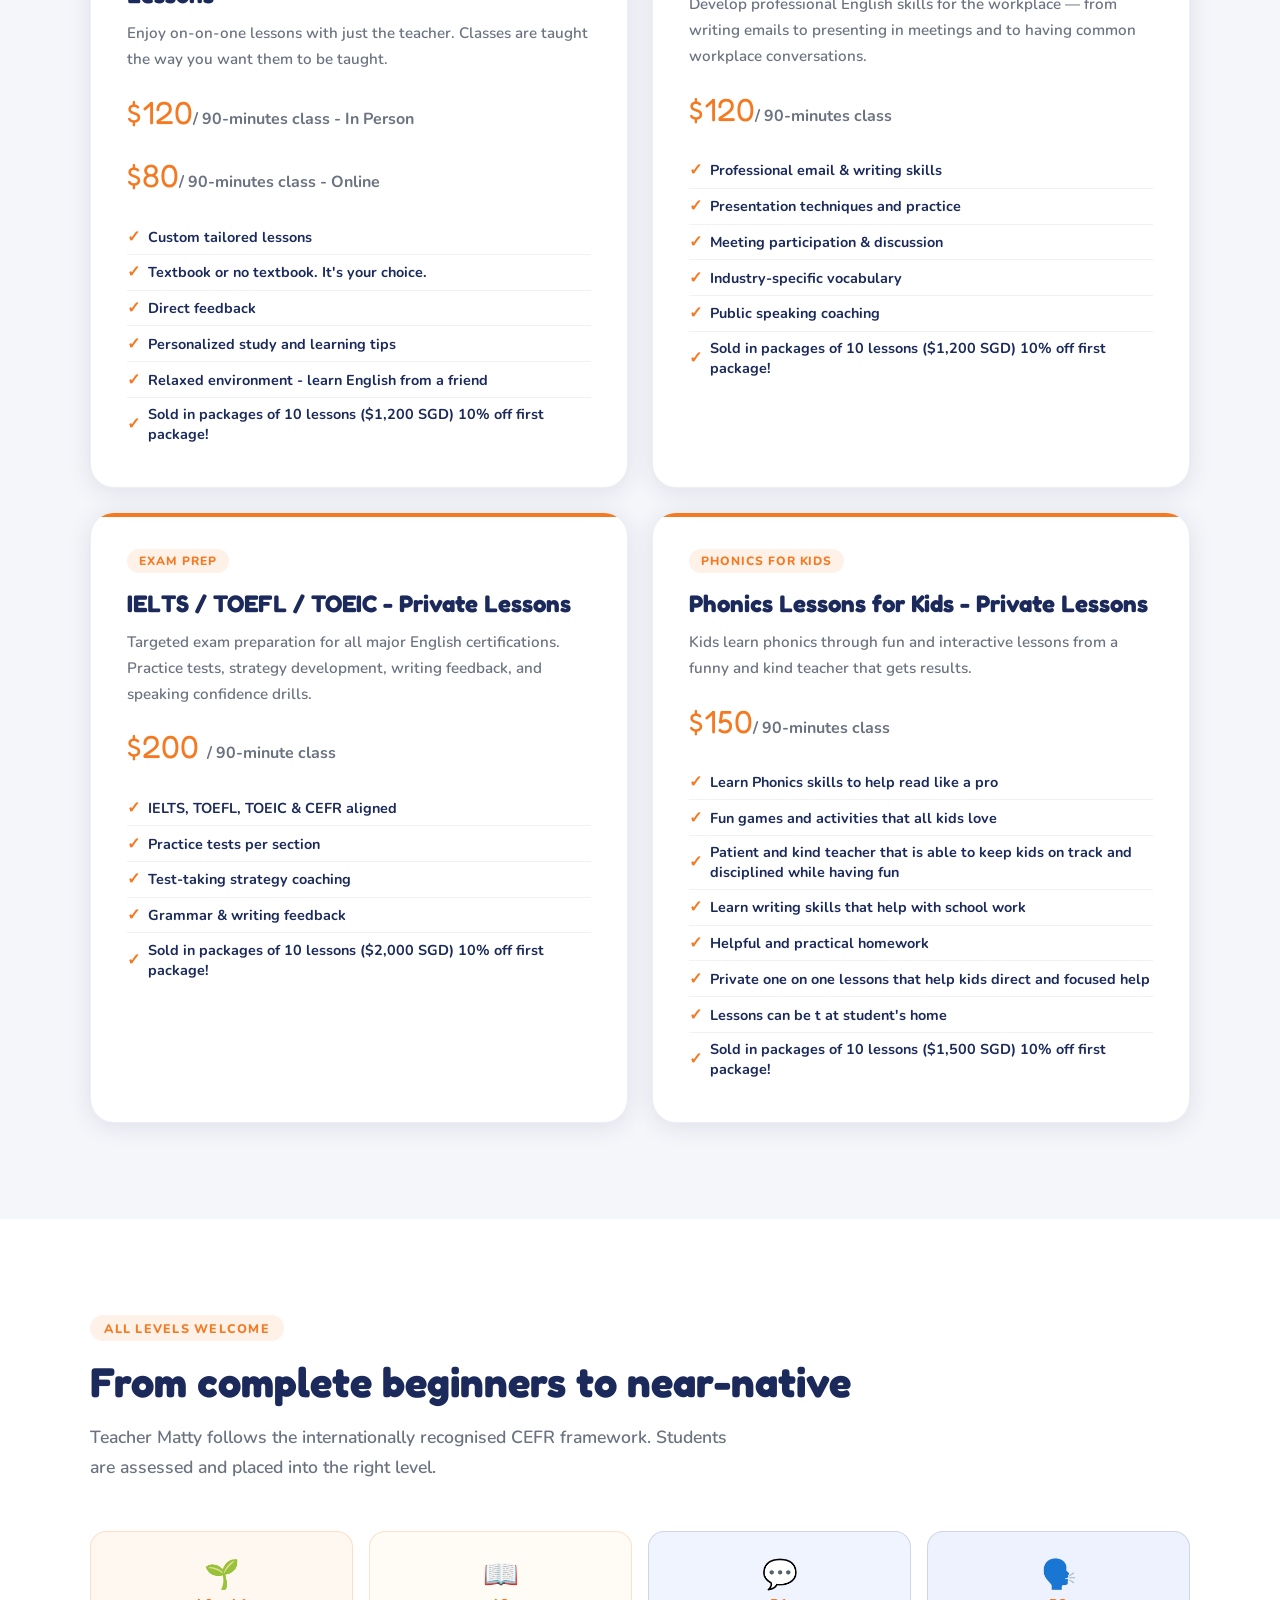
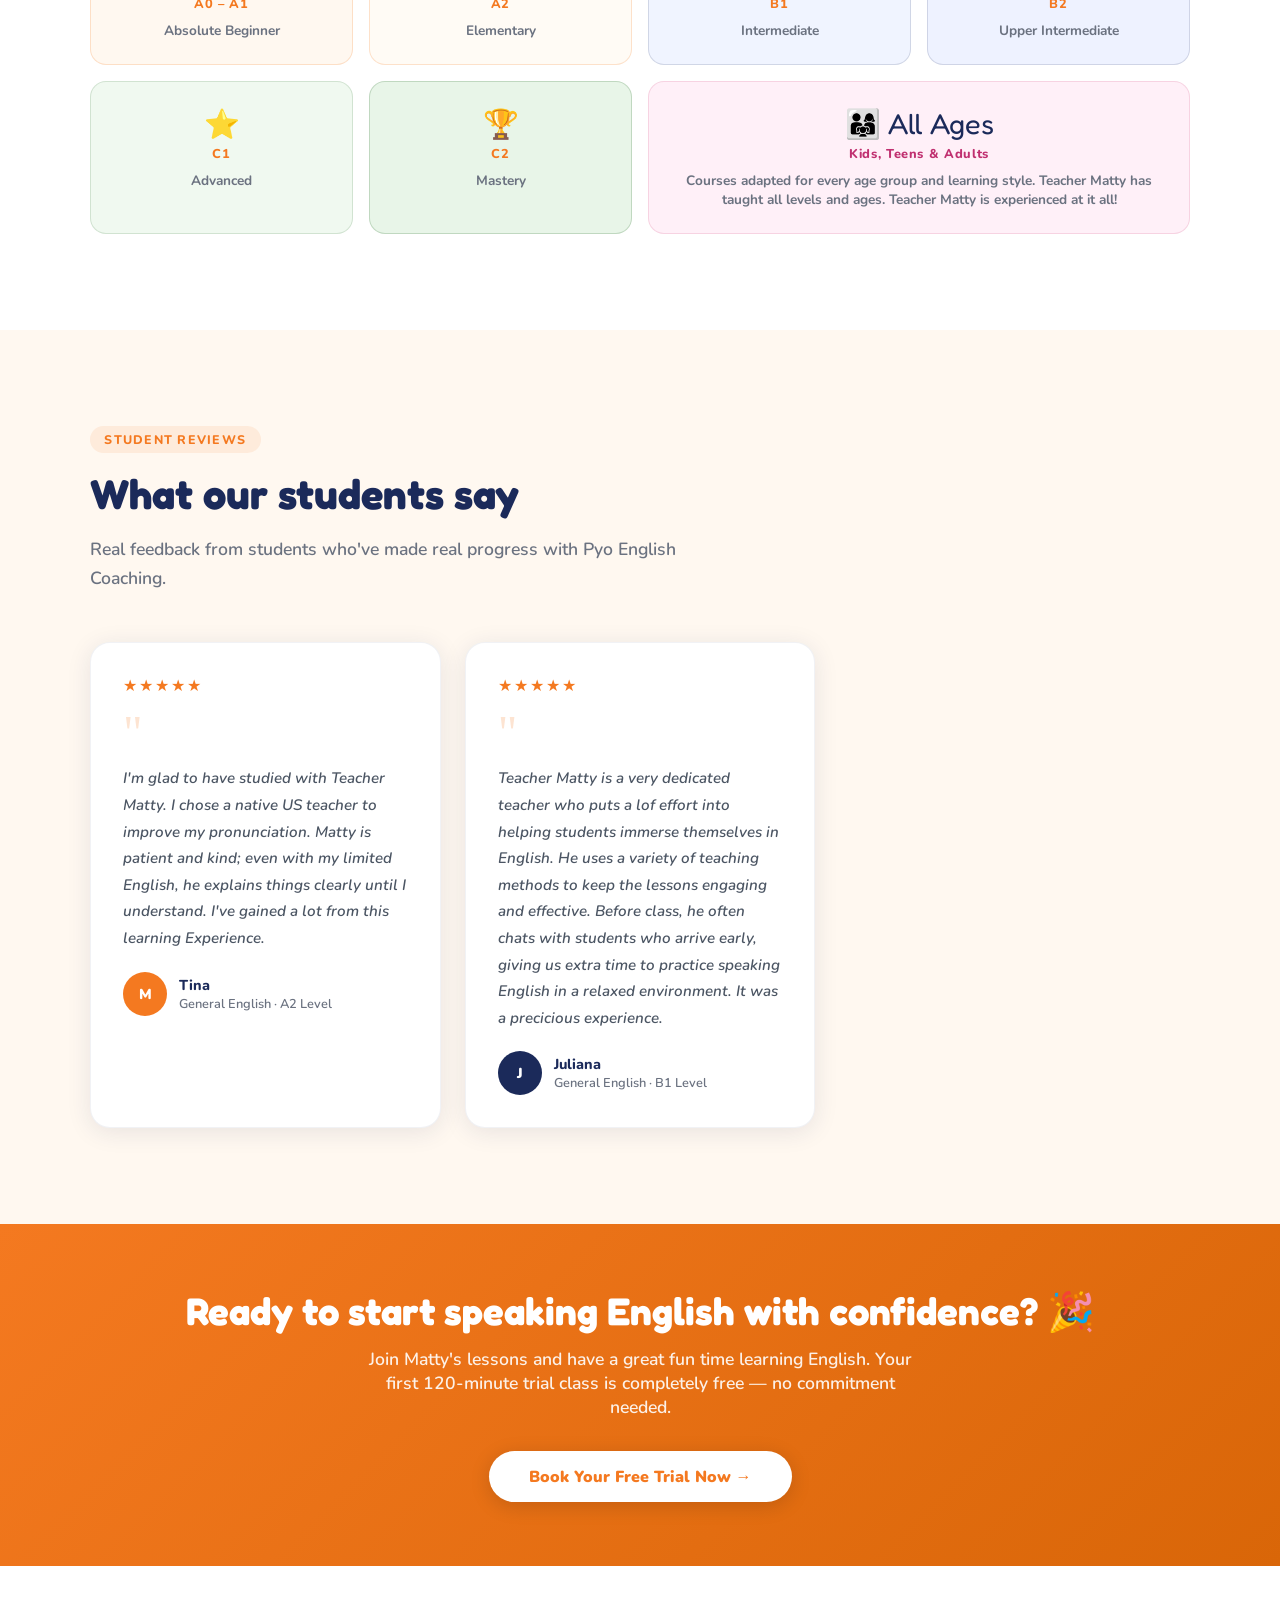
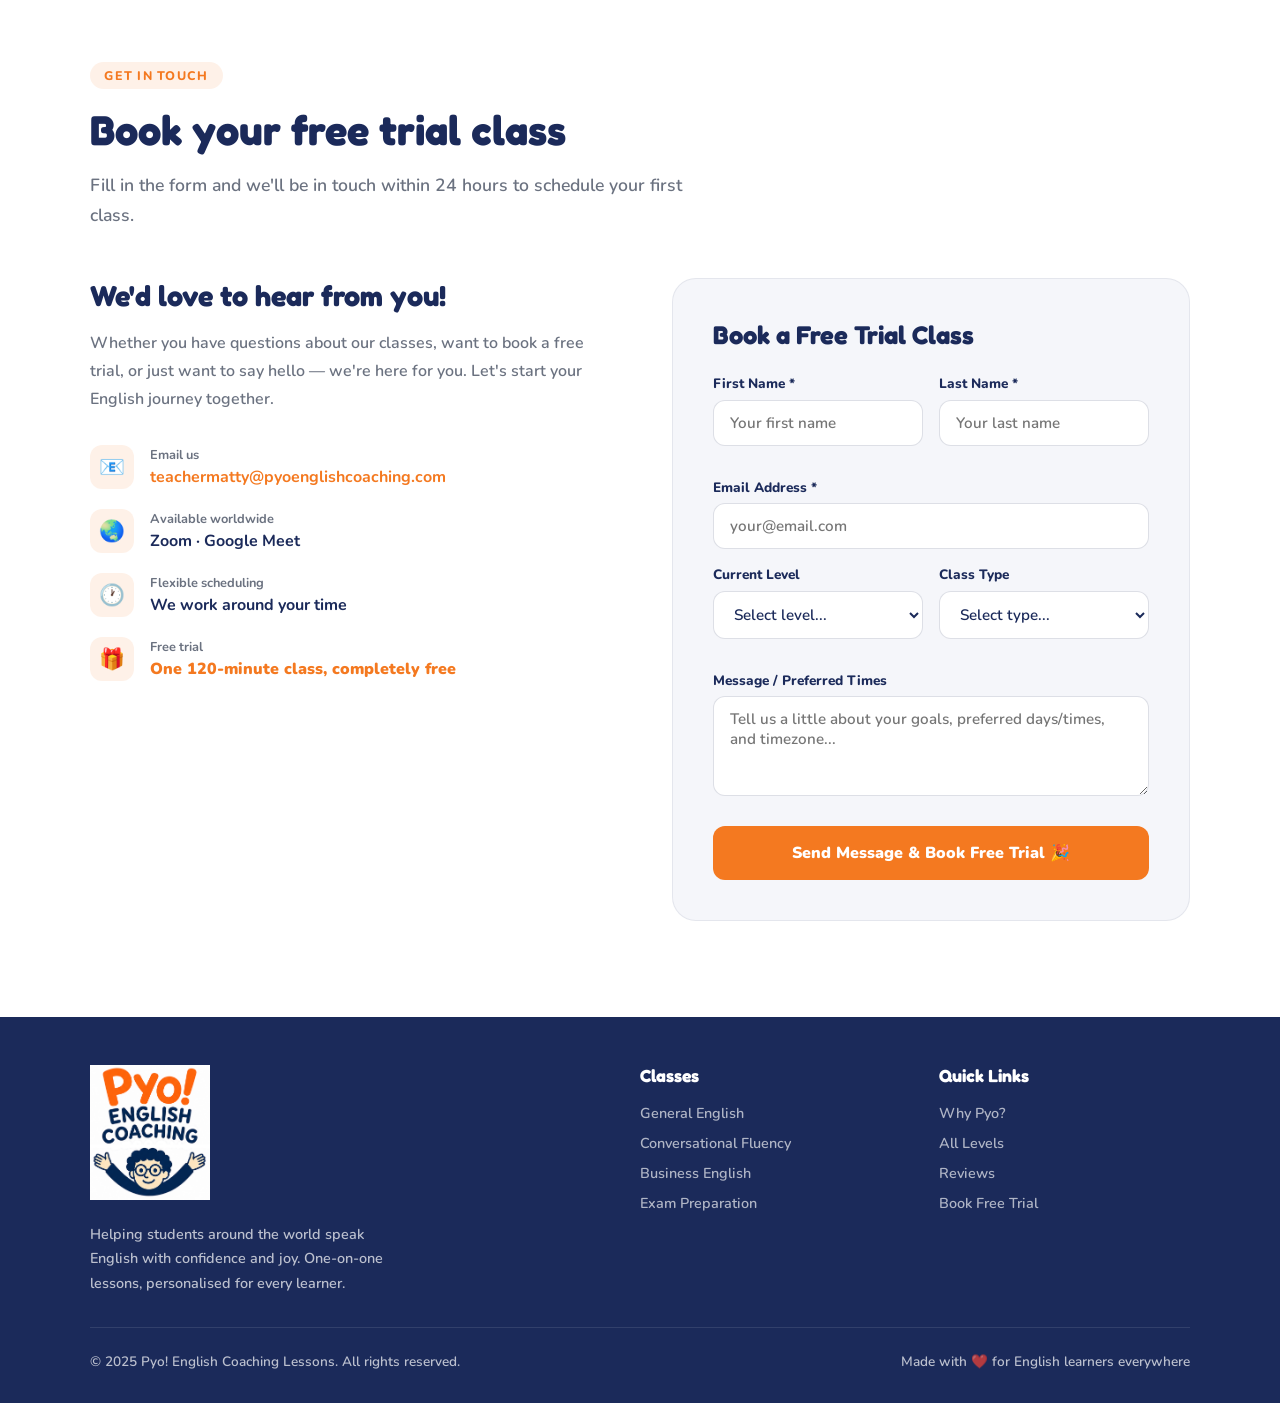
==== commit ce4c10f9: "Change footer image" ====
--- a/index.html
+++ b/index.html
@@ -1442,7 +1442,9 @@
   <div class="footer-inner">
     <div class="footer-brand">
       <div style="margin-bottom:0.5rem;">
-        <img src="[data-uri]" alt="Pyo! English Coaching Lessons" style="width:120px;height:auto;object-fit:contain;">
+        <img src="Main Logo.png"
+     alt="Pyo! English Coaching Lessons"
+     style="width:120px;height:auto;object-fit:contain;">
       </div>
       <p>Helping students around the world speak English with confidence and joy. One-on-one lessons, personalised for every learner.</p>
     </div>
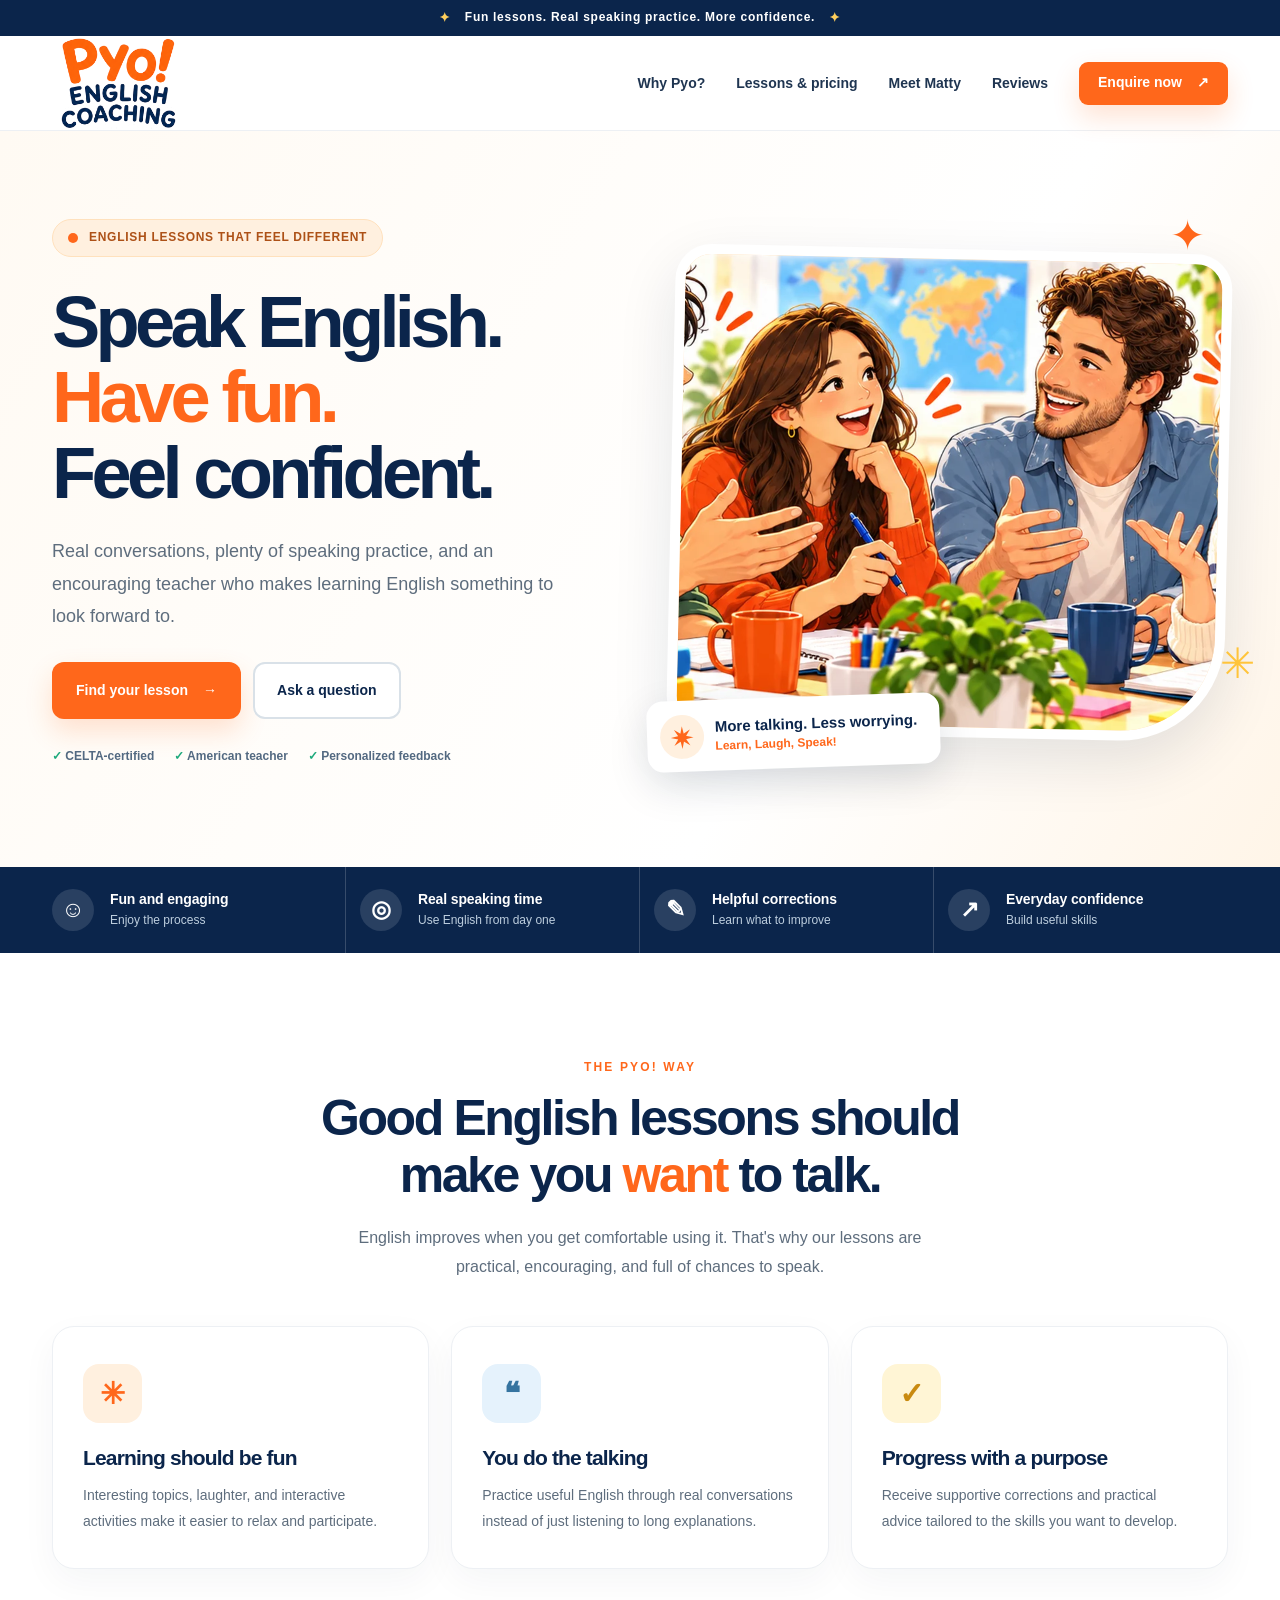
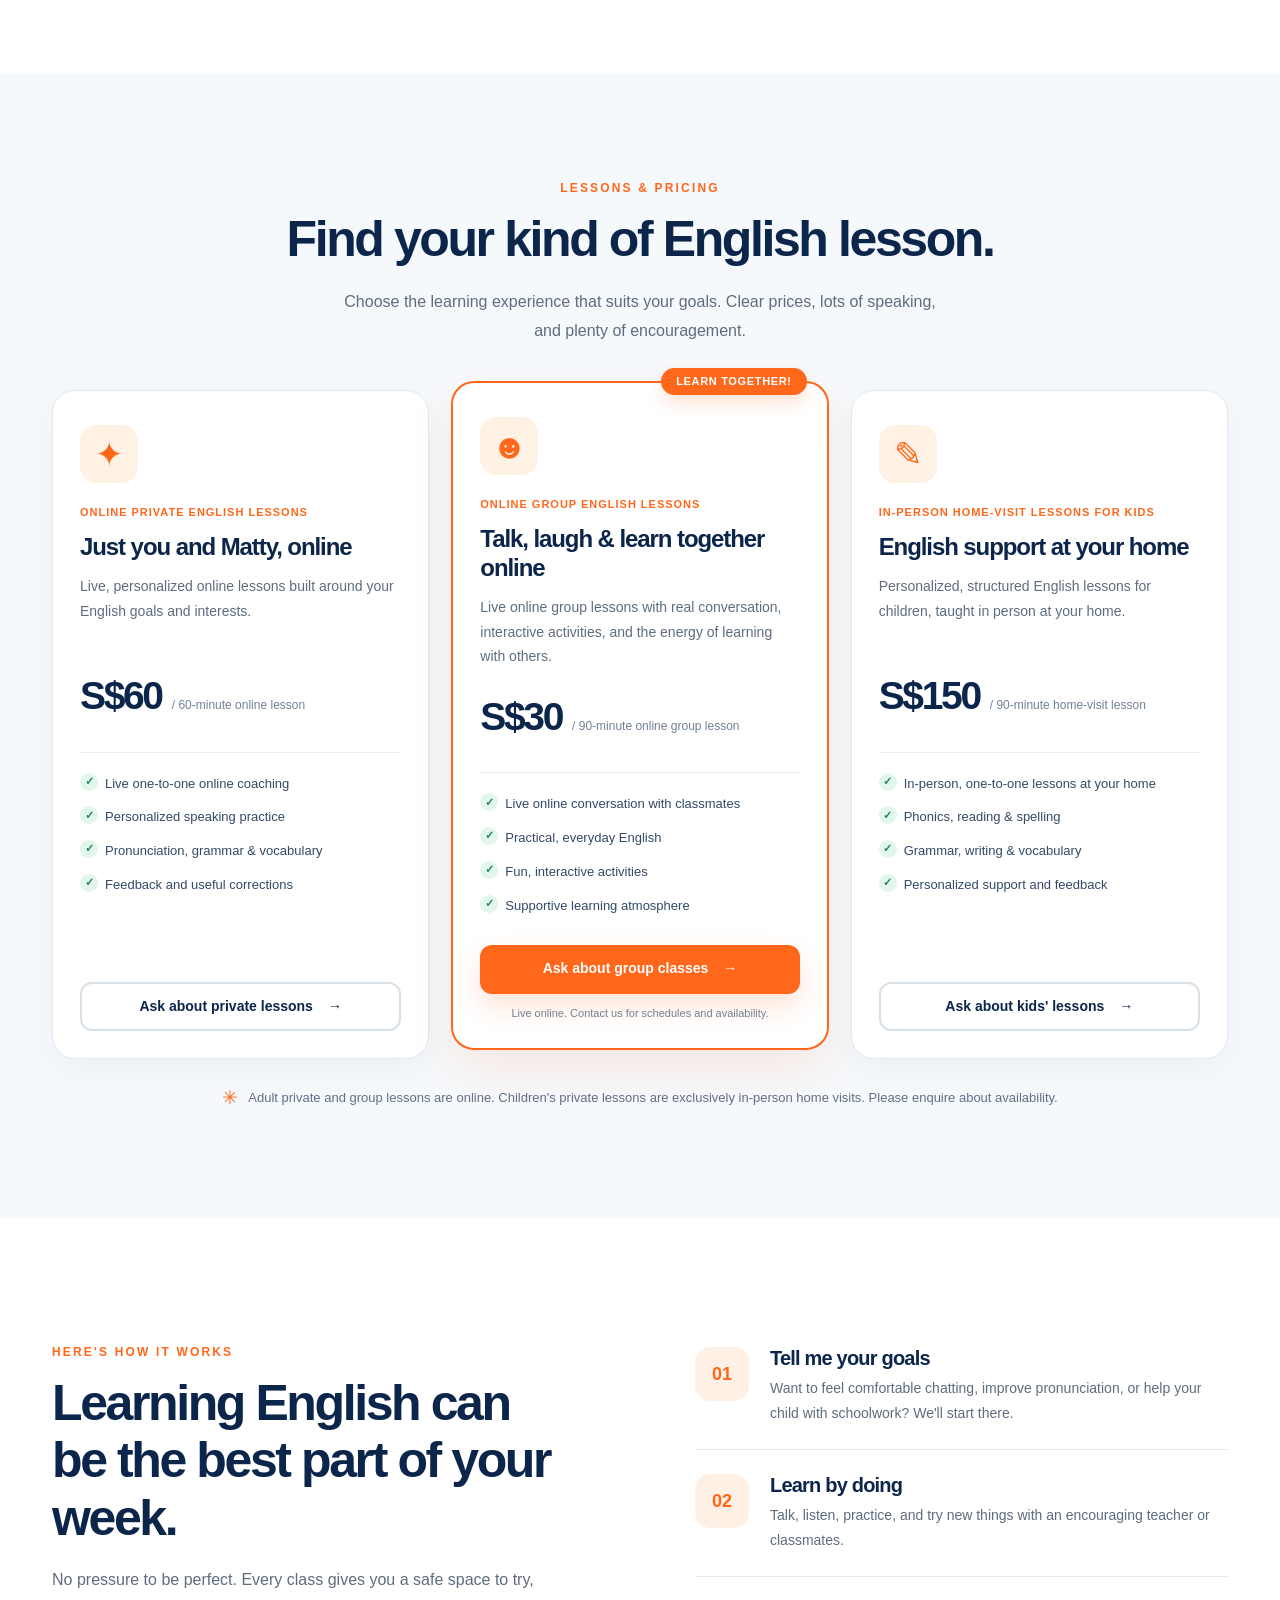
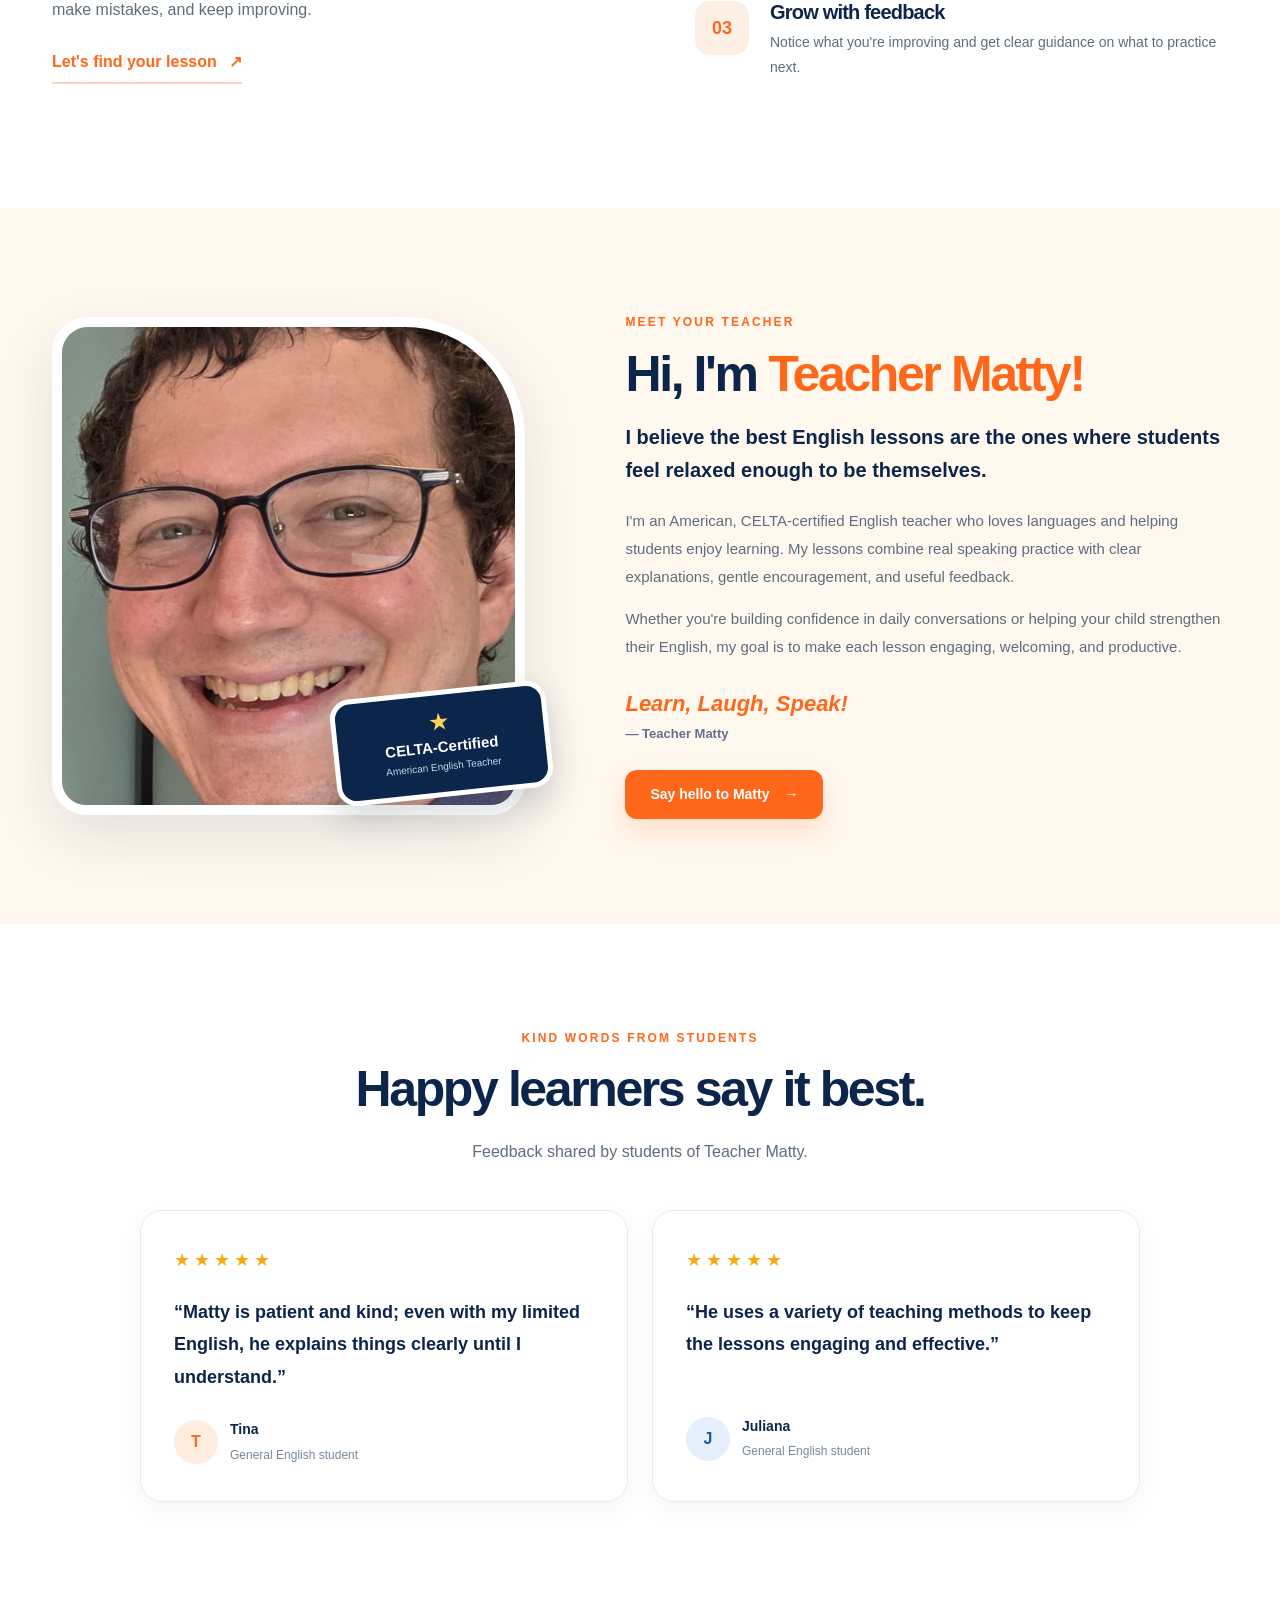
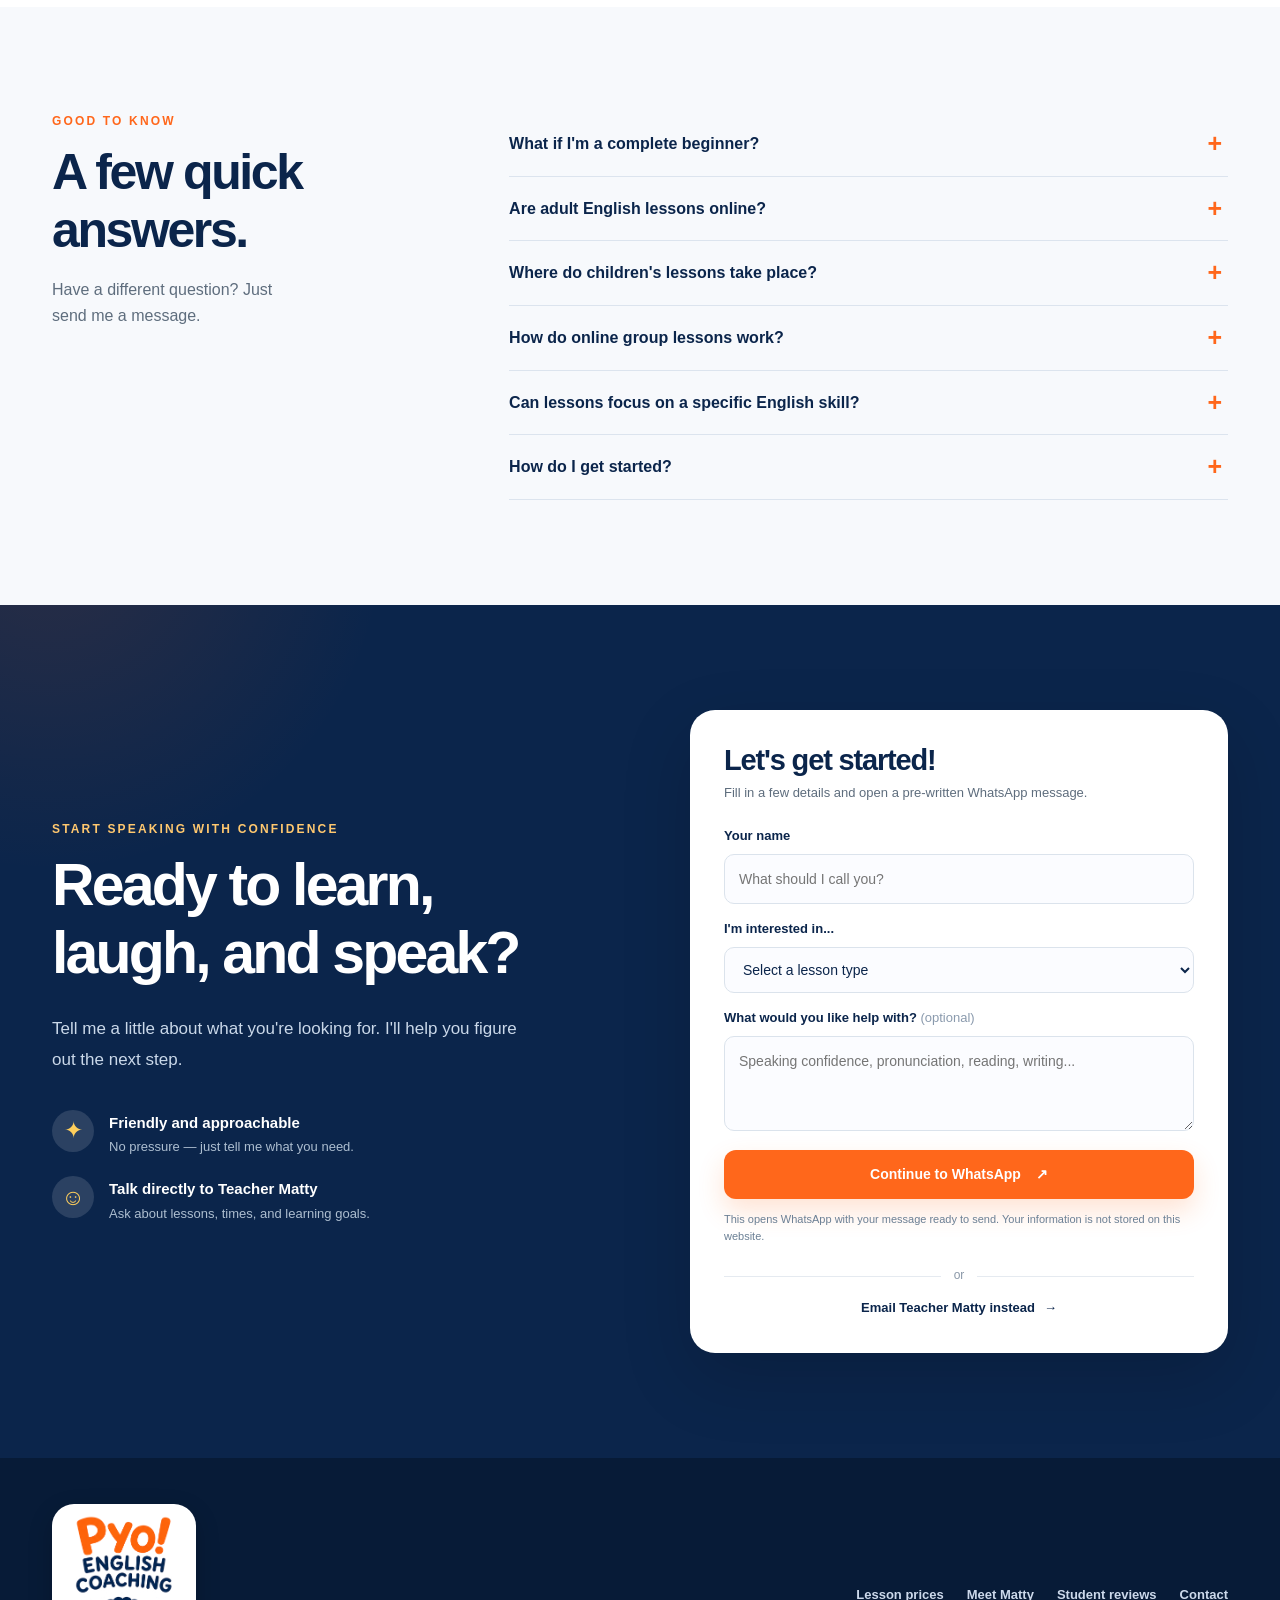
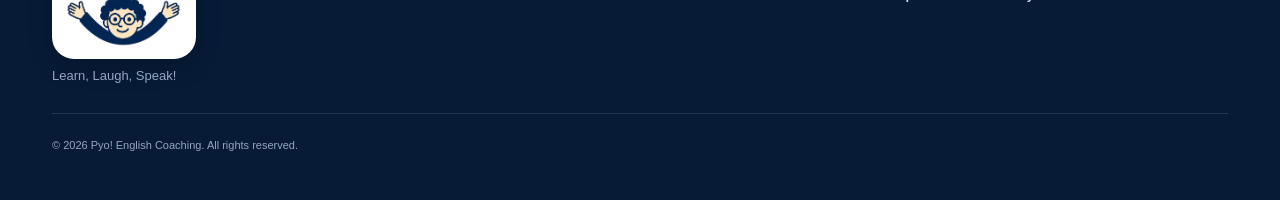
==== commit 288dde6a: "Add files via upload" ====
--- a/index.html
+++ b/index.html
@@ -1,1539 +1,155 @@
 <!DOCTYPE html>
 <html lang="en">
 <head>
-<meta charset="UTF-8">
-<meta name="viewport" content="width=device-width, initial-scale=1.0">
-<title>Pyo! English Coaching Lessons</title>
-<link href="https://fonts.googleapis.com/css2?family=Nunito:wght@400;600;700;800;900&family=Fredoka+One&display=swap" rel="stylesheet">
-<style>
-  .wa-float {
-  position: fixed;
-  bottom: 2rem;
-  right: 2rem;
-  z-index: 999;
-  background: #25D366;
-  color: white;
-  border-radius: 50px;
-  padding: 0.85rem 1.4rem;
-  display: flex;
-  align-items: center;
-  gap: 0.6rem;
-  text-decoration: none;
-  font-weight: 900;
-  font-size: 0.95rem;
-  box-shadow: 0 6px 24px rgba(37,211,102,0.45);
-  transition: transform 0.2s, box-shadow 0.2s;
-  animation: wa-pulse 2.5s ease-in-out infinite;
-}
-
-.wa-float:hover {
-  transform: translateY(-3px);
-  box-shadow: 0 10px 32px rgba(37,211,102,0.55);
-  animation: none;
-}
-
-@keyframes wa-pulse {
-  0%, 100% { box-shadow: 0 6px 24px rgba(37,211,102,0.45); }
-  50% { box-shadow: 0 6px 32px rgba(37,211,102,0.7); }
-}
-
-@media (max-width: 600px) {
-  .wa-float span { display: none; }
-  .wa-float { padding: 1rem; border-radius: 50%; }
-}
-  :root {
-    --orange: #F47920;
-    --navy: #1B2A5A;
-    --navy-light: #2B3F82;
-    --cream: #FFF8F0;
-    --white: #FFFFFF;
-    --gray-light: #F5F6FA;
-    --text-muted: #6B7280;
-    --shadow: 0 4px 24px rgba(27,42,90,0.10);
-    --shadow-lg: 0 8px 40px rgba(27,42,90,0.15);
-  }
-
-  * { margin: 0; padding: 0; box-sizing: border-box; }
-
-  section[id], div[id] { scroll-margin-top: 68px; }
-
-  html { scroll-behavior: smooth; }
-
-  body {
-    font-family: 'Nunito', sans-serif;
-    background: var(--white);
-    color: var(--navy);
-    overflow-x: hidden;
-  }
-
-  /* NAV */
-  nav {
-    position: fixed; top: 0; left: 0; right: 0; z-index: 100;
-    background: rgba(255,255,255,0.96);
-    backdrop-filter: blur(8px);
-    border-bottom: 2px solid rgba(244,121,32,0.15);
-    padding: 0 2rem;
-    display: flex; align-items: center; justify-content: space-between;
-    height: 68px;
-    box-shadow: 0 2px 16px rgba(27,42,90,0.07);
-  }
-
-  .nav-logo {
-    display: flex; align-items: center; gap: 0.75rem;
-    text-decoration: none;
-  }
-
-  .nav-logo-icon {
-    width: 48px; height: 48px;
-    background: var(--orange);
-    border-radius: 12px;
-    display: flex; align-items: center; justify-content: center;
-    overflow: hidden;
-  }
-
-  .nav-logo-icon svg {
-    width: 42px; height: 42px;
-  }
-
-  .nav-logo-text {
-    font-family: 'Fredoka One', cursive;
-    font-size: 1.5rem;
-    color: var(--orange);
-    line-height: 1;
-  }
-
-  .nav-logo-sub {
-    font-size: 0.65rem;
-    font-weight: 800;
-    color: var(--navy);
-    letter-spacing: 0.08em;
-    text-transform: uppercase;
-    line-height: 1;
-    margin-top: 2px;
-  }
-
-  .nav-links {
-    display: flex; align-items: center; gap: 2rem;
-    list-style: none;
-  }
-
-  .nav-links a {
-    text-decoration: none;
-    font-weight: 700;
-    font-size: 0.95rem;
-    color: var(--navy);
-    transition: color 0.2s;
-  }
-
-  .nav-links a:hover { color: var(--orange); }
-
-  .nav-cta {
-    background: var(--orange);
-    color: white !important;
-    padding: 0.5rem 1.4rem;
-    border-radius: 50px;
-    transition: background 0.2s, transform 0.15s !important;
-  }
-
-  .nav-cta:hover { background: #d96608 !important; transform: translateY(-1px); }
-
-  /* HERO */
-  .hero {
-    min-height: 100vh;
-    background: linear-gradient(135deg, #FFF8F0 0%, #FFF 60%, #EEF2FF 100%);
-    display: flex; align-items: center;
-    padding: 100px 2rem 4rem;
-    position: relative;
-    overflow: hidden;
-  }
-
-  .hero::before {
-    content: '';
-    position: absolute; top: -80px; right: -80px;
-    width: 500px; height: 500px;
-    background: radial-gradient(circle, rgba(244,121,32,0.10) 0%, transparent 70%);
-    border-radius: 50%;
-  }
-
-  .hero::after {
-    content: '';
-    position: absolute; bottom: -100px; left: -60px;
-    width: 400px; height: 400px;
-    background: radial-gradient(circle, rgba(27,42,90,0.07) 0%, transparent 70%);
-    border-radius: 50%;
-  }
-
-  .hero-inner {
-    max-width: 1100px; margin: 0 auto;
-    display: grid; grid-template-columns: 1fr 1fr;
-    gap: 4rem; align-items: center;
-    position: relative; z-index: 1;
-    width: 100%;
-  }
-
-  .hero-badge {
-    display: inline-flex; align-items: center; gap: 0.5rem;
-    background: rgba(244,121,32,0.12);
-    color: var(--orange);
-    font-weight: 800; font-size: 0.8rem;
-    letter-spacing: 0.05em; text-transform: uppercase;
-    padding: 0.35rem 1rem;
-    border-radius: 50px; margin-bottom: 1.5rem;
-    border: 1.5px solid rgba(244,121,32,0.25);
-  }
-
-  .hero-badge::before { content: '⭐'; font-size: 0.9rem; }
-
-  .hero h1 {
-    font-family: 'Fredoka One', cursive;
-    font-size: 3.6rem;
-    line-height: 1.1;
-    color: var(--navy);
-    margin-bottom: 1.25rem;
-  }
-
-  .hero h1 span { color: var(--orange); }
-
-  .hero-desc {
-    font-size: 1.15rem;
-    color: #4B5563;
-    line-height: 1.75;
-    margin-bottom: 2.25rem;
-    font-weight: 600;
-  }
-
-  .hero-btns {
-    display: flex; gap: 1rem; flex-wrap: wrap;
-  }
-
-  .btn-primary {
-    background: var(--orange);
-    color: white;
-    padding: 0.85rem 2rem;
-    border-radius: 50px;
-    font-weight: 800; font-size: 1rem;
-    text-decoration: none;
-    display: inline-flex; align-items: center; gap: 0.5rem;
-    transition: transform 0.15s, box-shadow 0.15s;
-    box-shadow: 0 4px 20px rgba(244,121,32,0.35);
-  }
-
-  .btn-primary:hover { transform: translateY(-2px); box-shadow: 0 8px 28px rgba(244,121,32,0.45); }
-
-  .btn-secondary {
-    background: transparent;
-    color: var(--navy);
-    padding: 0.85rem 2rem;
-    border-radius: 50px;
-    font-weight: 800; font-size: 1rem;
-    text-decoration: none;
-    border: 2px solid var(--navy);
-    display: inline-flex; align-items: center; gap: 0.5rem;
-    transition: background 0.15s, color 0.15s;
-  }
-
-  .btn-secondary:hover { background: var(--navy); color: white; }
-
-  .hero-stats {
-    display: flex; gap: 2rem; margin-top: 2.5rem;
-  }
-
-  .stat { text-align: center; }
-  .stat-num {
-    font-family: 'Fredoka One', cursive;
-    font-size: 2.2rem;
-    color: var(--orange);
-    display: block;
-  }
-  .stat-label {
-    font-size: 0.8rem;
-    font-weight: 700;
-    color: var(--text-muted);
-    text-transform: uppercase;
-    letter-spacing: 0.05em;
-  }
-
-  /* Logo illustration in hero */
-  .hero-visual {
-    display: flex; justify-content: center; align-items: center;
-    position: relative;
-  }
-
-  .logo-display {
-    width: 340px; height: 340px;
-    background: transparent;
-    border-radius: 0;
-    box-shadow: none;
-    display: flex; align-items: center; justify-content: center;
-    position: relative;
-    animation: float 4s ease-in-out infinite;
-  }
-
-  @keyframes float {
-    0%, 100% { transform: translateY(0); }
-    50% { transform: translateY(-12px); }
-  }
-
-  .logo-display img {
-    width: 85%;
-    object-fit: contain;
-    mix-blend-mode: multiply;
-  }
-
-  .float-badge {
-    position: absolute;
-    background: white;
-    border-radius: 16px;
-    padding: 0.6rem 1rem;
-    box-shadow: var(--shadow);
-    font-weight: 800; font-size: 0.85rem;
-    color: var(--navy);
-    display: flex; align-items: center; gap: 0.4rem;
-    white-space: nowrap;
-  }
-
-  .float-badge-1 { top: -10px; right: -20px; color: var(--orange); }
-  .float-badge-2 { bottom: 20px; left: -30px; }
-  .float-badge-3 { top: 50%; left: -40px; transform: translateY(-50%); }
-
-  /* SECTION BASE */
-  section { padding: 6rem 2rem; }
-  .container { max-width: 1100px; margin: 0 auto; }
-
-  .section-label {
-    display: inline-block;
-    font-weight: 800; font-size: 0.78rem;
-    letter-spacing: 0.1em; text-transform: uppercase;
-    color: var(--orange);
-    background: rgba(244,121,32,0.10);
-    padding: 0.3rem 0.9rem;
-    border-radius: 50px;
-    margin-bottom: 1rem;
-  }
-
-  .section-title {
-    font-family: 'Fredoka One', cursive;
-    font-size: 2.6rem;
-    color: var(--navy);
-    margin-bottom: 1rem;
-    line-height: 1.2;
-  }
-
-  .section-desc {
-    font-size: 1.1rem;
-    color: var(--text-muted);
-    font-weight: 600;
-    line-height: 1.7;
-    max-width: 640px;
-  }
-
-  /* WHY SECTION */
-  .why-section {
-    background: var(--navy);
-    color: white;
-    position: relative;
-    overflow: hidden;
-  }
-
-  .why-section::before {
-    content: '';
-    position: absolute; top: 0; right: 0;
-    width: 500px; height: 100%;
-    background: radial-gradient(ellipse at right, rgba(244,121,32,0.15) 0%, transparent 70%);
-  }
-
-  .why-section .section-label { color: var(--orange); background: rgba(244,121,32,0.15); }
-  .why-section .section-title { color: white; }
-  .why-section .section-desc { color: rgba(255,255,255,0.7); }
-
-  .why-grid {
-    display: grid;
-    grid-template-columns: repeat(3, 1fr);
-    gap: 1.5rem;
-    margin-top: 3rem;
-  }
-
-  .why-card {
-    background: rgba(255,255,255,0.07);
-    border: 1px solid rgba(255,255,255,0.1);
-    border-radius: 20px;
-    padding: 2rem;
-    transition: background 0.2s, transform 0.2s;
-  }
-
-  .why-card:hover { background: rgba(255,255,255,0.12); transform: translateY(-4px); }
-
-  .why-icon {
-    width: 56px; height: 56px;
-    background: rgba(244,121,32,0.2);
-    border-radius: 14px;
-    display: flex; align-items: center; justify-content: center;
-    font-size: 1.8rem;
-    margin-bottom: 1.25rem;
-  }
-
-  .why-card h3 {
-    font-family: 'Fredoka One', cursive;
-    font-size: 1.3rem;
-    color: white;
-    margin-bottom: 0.6rem;
-  }
-
-  .why-card p {
-    font-size: 0.95rem;
-    color: rgba(255,255,255,0.65);
-    line-height: 1.7;
-    font-weight: 600;
-  }
-
-  /* SERVICES */
-  .services-section { background: var(--gray-light); }
-
-  .services-grid {
-    display: grid;
-    grid-template-columns: repeat(2, 1fr);
-    gap: 1.5rem;
-    margin-top: 3rem;
-  }
-
-  .service-card {
-    background: white;
-    border-radius: 24px;
-    padding: 2.25rem;
-    border: 1.5px solid rgba(27,42,90,0.08);
-    box-shadow: var(--shadow);
-    transition: transform 0.2s, box-shadow 0.2s;
-    position: relative;
-    overflow: hidden;
-  }
-
-  .service-card::before {
-    content: '';
-    position: absolute; top: 0; left: 0; right: 0;
-    height: 4px;
-    background: var(--orange);
-  }
-
-  .service-card.featured::before { background: var(--navy); }
-
-  .service-card:hover { transform: translateY(-4px); box-shadow: var(--shadow-lg); }
-
-  .service-tag {
-    display: inline-block;
-    font-size: 0.75rem; font-weight: 800;
-    text-transform: uppercase; letter-spacing: 0.08em;
-    color: var(--orange);
-    background: rgba(244,121,32,0.10);
-    padding: 0.25rem 0.75rem;
-    border-radius: 50px;
-    margin-bottom: 1rem;
-  }
-
-  .service-card.featured .service-tag { color: var(--navy); background: rgba(27,42,90,0.10); }
-
-  .service-card h3 {
-    font-family: 'Fredoka One', cursive;
-    font-size: 1.5rem;
-    color: var(--navy);
-    margin-bottom: 0.75rem;
-  }
-
-  .service-card p {
-    color: var(--text-muted);
-    font-size: 0.95rem;
-    line-height: 1.7;
-    font-weight: 600;
-    margin-bottom: 1.25rem;
-  }
-
-  .service-price {
-    font-family: 'Fredoka One', cursive;
-    font-size: 2rem;
-    color: var(--orange);
-    margin-bottom: 1.5rem;
-  }
-
-  .service-price span { font-size: 1rem; color: var(--text-muted); font-family: 'Nunito', sans-serif; font-weight: 700; }
-
-  .service-features { list-style: none; }
-  .service-features li {
-    font-size: 0.9rem; font-weight: 700;
-    color: var(--navy);
-    padding: 0.4rem 0;
-    display: flex; align-items: center; gap: 0.5rem;
-    border-bottom: 1px solid rgba(27,42,90,0.06);
-  }
-  .service-features li:last-child { border-bottom: none; }
-  .service-features li::before { content: '✓'; color: var(--orange); font-weight: 900; font-size: 1rem; }
-
-  /* LEVELS */
-  .levels-section { background: white; }
-
-  .levels-grid {
-    display: grid;
-    grid-template-columns: repeat(4, 1fr);
-    gap: 1rem;
-    margin-top: 3rem;
-  }
-
-  .level-card {
-    border-radius: 16px;
-    padding: 1.5rem 1rem;
-    text-align: center;
-    border: 1.5px solid rgba(27,42,90,0.08);
-    transition: transform 0.2s;
-    background: white;
-  }
-
-  .level-card:hover { transform: translateY(-3px); }
-
-  .level-badge {
-    font-family: 'Fredoka One', cursive;
-    font-size: 1.8rem;
-    display: block;
-    margin-bottom: 0.25rem;
-  }
-
-  .level-cefr {
-    font-weight: 800; font-size: 0.8rem;
-    color: var(--orange);
-    letter-spacing: 0.05em;
-    margin-bottom: 0.5rem;
-    display: block;
-  }
-
-  .level-name {
-    font-weight: 700; font-size: 0.85rem;
-    color: var(--text-muted);
-  }
-
-  /* TESTIMONIALS */
-  .testimonials-section { background: var(--cream); }
-
-  .testi-grid {
-    display: grid;
-    grid-template-columns: repeat(3, 1fr);
-    gap: 1.5rem;
-    margin-top: 3rem;
-  }
-
-  .testi-card {
-    background: white;
-    border-radius: 20px;
-    padding: 2rem;
-    box-shadow: var(--shadow);
-    border: 1px solid rgba(27,42,90,0.06);
-    position: relative;
-  }
-
-  .testi-quote {
-    font-size: 3rem;
-    color: rgba(244,121,32,0.20);
-    font-family: Georgia, serif;
-    line-height: 1;
-    margin-bottom: 0.5rem;
-  }
-
-  .testi-text {
-    font-size: 0.95rem;
-    color: #4B5563;
-    line-height: 1.75;
-    font-weight: 600;
-    margin-bottom: 1.25rem;
-    font-style: italic;
-  }
-
-  .testi-author {
-    display: flex; align-items: center; gap: 0.75rem;
-  }
-
-  .testi-avatar {
-    width: 44px; height: 44px;
-    border-radius: 50%;
-    background: var(--navy);
-    color: white;
-    font-weight: 900;
-    font-size: 0.9rem;
-    display: flex; align-items: center; justify-content: center;
-    flex-shrink: 0;
-  }
-
-  .testi-name { font-weight: 800; font-size: 0.9rem; color: var(--navy); }
-  .testi-role { font-size: 0.8rem; color: var(--text-muted); font-weight: 600; }
-
-  .stars {
-    color: var(--orange);
-    font-size: 1rem;
-    margin-bottom: 0.75rem;
-    letter-spacing: 2px;
-  }
-
-  /* CONTACT / BOOKING */
-  .contact-section {
-    background: white;
-  }
-
-  .contact-inner {
-    display: grid;
-    grid-template-columns: 1fr 1fr;
-    gap: 4rem;
-    align-items: start;
-    margin-top: 3rem;
-  }
-
-  .contact-info h3 {
-    font-family: 'Fredoka One', cursive;
-    font-size: 1.8rem;
-    color: var(--navy);
-    margin-bottom: 1rem;
-  }
-
-  .contact-info p {
-    color: var(--text-muted);
-    font-weight: 600;
-    line-height: 1.75;
-    margin-bottom: 2rem;
-  }
-
-  .contact-item {
-    display: flex; align-items: center; gap: 1rem;
-    margin-bottom: 1.25rem;
-    font-weight: 700;
-  }
-
-  .contact-item-icon {
-    width: 44px; height: 44px;
-    background: rgba(244,121,32,0.1);
-    border-radius: 12px;
-    display: flex; align-items: center; justify-content: center;
-    font-size: 1.3rem;
-    flex-shrink: 0;
-  }
-
-  .contact-item a { color: var(--orange); text-decoration: none; }
-  .contact-item a:hover { text-decoration: underline; }
-
-  /* FORM */
-  .booking-form {
-    background: var(--gray-light);
-    border-radius: 24px;
-    padding: 2.5rem;
-    border: 1.5px solid rgba(27,42,90,0.08);
-  }
-
-  .booking-form h3 {
-    font-family: 'Fredoka One', cursive;
-    font-size: 1.6rem;
-    color: var(--navy);
-    margin-bottom: 1.5rem;
-  }
-
-  .form-row {
-    display: grid;
-    grid-template-columns: 1fr 1fr;
-    gap: 1rem;
-    margin-bottom: 1rem;
-  }
-
-  .form-group { margin-bottom: 1rem; }
-
-  .form-group label {
-    display: block;
-    font-weight: 800; font-size: 0.85rem;
-    color: var(--navy);
-    margin-bottom: 0.4rem;
-  }
-
-  .form-group input,
-  .form-group select,
-  .form-group textarea {
-    width: 100%;
-    padding: 0.75rem 1rem;
-    border: 1.5px solid rgba(27,42,90,0.15);
-    border-radius: 12px;
-    font-family: 'Nunito', sans-serif;
-    font-size: 0.95rem;
-    font-weight: 600;
-    color: var(--navy);
-    background: white;
-    outline: none;
-    transition: border-color 0.2s;
-  }
-
-  .form-group input:focus,
-  .form-group select:focus,
-  .form-group textarea:focus {
-    border-color: var(--orange);
-    box-shadow: 0 0 0 3px rgba(244,121,32,0.12);
-  }
-
-  .form-group textarea { resize: vertical; min-height: 100px; }
-
-  .form-submit {
-    width: 100%;
-    background: var(--orange);
-    color: white;
-    border: none;
-    padding: 1rem;
-    border-radius: 12px;
-    font-family: 'Nunito', sans-serif;
-    font-weight: 900;
-    font-size: 1rem;
-    cursor: pointer;
-    transition: background 0.2s, transform 0.15s;
-    margin-top: 0.5rem;
-  }
-
-  .form-submit:hover { background: #d96608; transform: translateY(-1px); }
-
-  /* FOOTER */
-  footer {
-    background: var(--navy);
-    color: rgba(255,255,255,0.7);
-    padding: 3rem 2rem 2rem;
-  }
-
-  .footer-inner {
-    max-width: 1100px; margin: 0 auto;
-    display: grid; grid-template-columns: 2fr 1fr 1fr;
-    gap: 3rem;
-    padding-bottom: 2rem;
-    border-bottom: 1px solid rgba(255,255,255,0.1);
-  }
-
-  .footer-brand p {
-    font-size: 0.9rem;
-    line-height: 1.7;
-    font-weight: 600;
-    margin-top: 1rem;
-    max-width: 300px;
-  }
-
-  .footer-col h4 {
-    font-family: 'Fredoka One', cursive;
-    font-size: 1.1rem;
-    color: white;
-    margin-bottom: 1rem;
-  }
-
-  .footer-col ul { list-style: none; }
-  .footer-col ul li { margin-bottom: 0.5rem; }
-  .footer-col ul li a {
-    color: rgba(255,255,255,0.65);
-    text-decoration: none;
-    font-weight: 600;
-    font-size: 0.9rem;
-    transition: color 0.2s;
-  }
-  .footer-col ul li a:hover { color: var(--orange); }
-
-  .footer-bottom {
-    max-width: 1100px; margin: 1.5rem auto 0;
-    display: flex; justify-content: space-between; align-items: center;
-    font-size: 0.85rem; font-weight: 600;
-  }
-
-  .footer-bottom a { color: var(--orange); text-decoration: none; }
-
-  /* HAMBURGER for mobile */
-  .hamburger {
-    display: none;
-    background: none; border: none;
-    cursor: pointer;
-    flex-direction: column; gap: 5px;
-  }
-  .hamburger span {
-    display: block; width: 24px; height: 2px;
-    background: var(--navy); border-radius: 2px;
-    transition: transform 0.2s;
-  }
-
-  /* RESPONSIVE */
-  @media (max-width: 900px) {
-    .nav-links { display: none; }
-    .hamburger { display: flex; }
-    .hero-inner { grid-template-columns: 1fr; text-align: center; }
-    .hero-btns { justify-content: center; }
-    .hero-stats { justify-content: center; }
-    .hero-visual { display: none; }
-    .why-grid { grid-template-columns: 1fr; }
-    .services-grid { grid-template-columns: 1fr; }
-    .levels-grid { grid-template-columns: repeat(2, 1fr); }
-    .testi-grid { grid-template-columns: 1fr; }
-    .contact-inner { grid-template-columns: 1fr; }
-    .footer-inner { grid-template-columns: 1fr; gap: 2rem; }
-    .form-row { grid-template-columns: 1fr; }
-    .hero h1 { font-size: 2.6rem; }
-  }
-
-  /* ANIMATIONS */
-  @keyframes fadeInUp {
-    from { opacity: 0; transform: translateY(28px); }
-    to { opacity: 1; transform: translateY(0); }
-  }
-
-  .fade-up {
-    animation: fadeInUp 0.6s ease forwards;
-  }
-
-  .fade-up-2 { animation-delay: 0.1s; opacity: 0; animation-fill-mode: forwards; animation-name: fadeInUp; animation-duration: 0.6s; }
-  .fade-up-3 { animation-delay: 0.2s; opacity: 0; animation-fill-mode: forwards; animation-name: fadeInUp; animation-duration: 0.6s; }
-  .fade-up-4 { animation-delay: 0.3s; opacity: 0; animation-fill-mode: forwards; animation-name: fadeInUp; animation-duration: 0.6s; }
-
-  /* CTA BANNER */
-  .cta-banner {
-    background: linear-gradient(135deg, var(--orange) 0%, #d96608 100%);
-    padding: 4rem 2rem;
-    text-align: center;
-    color: white;
-  }
-
-  .cta-banner h2 {
-    font-family: 'Fredoka One', cursive;
-    font-size: 2.4rem;
-    margin-bottom: 0.75rem;
-  }
-
-  .cta-banner p {
-    font-size: 1.1rem;
-    font-weight: 600;
-    opacity: 0.9;
-    margin-bottom: 2rem;
-    max-width: 560px;
-    margin-left: auto;
-    margin-right: auto;
-  }
-
-  .btn-white {
-    background: white;
-    color: var(--orange);
-    padding: 0.9rem 2.5rem;
-    border-radius: 50px;
-    font-weight: 900; font-size: 1rem;
-    text-decoration: none;
-    display: inline-flex; align-items: center; gap: 0.5rem;
-    transition: transform 0.15s, box-shadow 0.15s;
-    box-shadow: 0 4px 20px rgba(0,0,0,0.15);
-  }
-  .btn-white:hover { transform: translateY(-2px); box-shadow: 0 8px 28px rgba(0,0,0,0.20); }
-  /* COMPLETE MOBILE FIX */
-html,
-body {
-  width: 100%;
-  max-width: 100%;
-  overflow-x: hidden;
-}
-
-/* Let grid and flex children shrink instead of leaving the screen */
-.hero-inner > *,
-.services-grid > *,
-.why-grid > *,
-.levels-grid > *,
-.testi-grid > *,
-.contact-inner > *,
-.footer-inner > * {
-  min-width: 0;
-}
-
-/* Wrap long text, links and prices */
-h1,
-h2,
-h3,
-p,
-li,
-a,
-span,
-.service-price,
-.contact-item {
-  overflow-wrap: anywhere;
-  word-break: normal;
-}
-
-img,
-svg,
-video,
-iframe {
-  max-width: 100%;
-  height: auto;
-}
-
-@media (max-width: 600px) {
-  nav {
-    padding-left: 1rem;
-    padding-right: 1rem;
-  }
-
-  .nav-logo {
-    gap: 0.5rem;
-    min-width: 0;
-  }
-
-  .nav-logo-text {
-    font-size: 1.3rem;
-  }
-
-  .nav-logo-sub {
-    font-size: 0.55rem;
-    letter-spacing: 0.04em;
-    white-space: normal;
-  }
-
-  .hero {
-    min-height: auto;
-    padding: 100px 1.25rem 4rem;
-  }
-
-  .hero h1 {
-    font-size: 2.1rem;
-    line-height: 1.15;
-  }
-
-  .hero-desc {
-    font-size: 1rem;
-    line-height: 1.6;
-  }
-
-  .hero-badge {
-    max-width: 100%;
-    white-space: normal;
-    justify-content: center;
-  }
-
-  .hero-btns {
-    flex-direction: column;
-    align-items: stretch;
-  }
-
-  .btn-primary,
-  .btn-secondary {
-    width: 100%;
-    justify-content: center;
-    text-align: center;
-    padding-left: 1rem;
-    padding-right: 1rem;
-  }
-
-  .hero-stats {
-    flex-wrap: wrap;
-    gap: 1rem;
-  }
-
-  .stat {
-    flex: 1 1 90px;
-  }
-
-  section {
-    padding: 4rem 1.25rem;
-  }
-
-  .section-title {
-    font-size: 1.9rem;
-  }
-
-  .why-card,
-  .service-card,
-  .testi-card {
-    padding: 1.5rem;
-  }
-
-  .levels-grid {
-    grid-template-columns: 1fr;
-  }
-
-  .level-card {
-    grid-column: auto !important;
-  }
-
-  .service-price {
-    font-size: 1.7rem;
-  }
-
-  .service-price span {
-    display: block;
-    margin-top: 0.25rem;
-    line-height: 1.4;
-  }
-
-  .contact-item {
-    align-items: flex-start;
-    min-width: 0;
-  }
-
-  .contact-item a {
-    min-width: 0;
-    overflow-wrap: anywhere;
-  }
-
-  .booking-form {
-    padding: 1.5rem;
-  }
-
-  .footer-bottom {
-    flex-direction: column;
-    align-items: flex-start;
-    gap: 0.75rem;
-  }
-
-  footer {
-    padding-left: 1.25rem;
-    padding-right: 1.25rem;
-  }
-
-  .cta-banner {
-    padding: 3rem 1.25rem;
-  }
-
-  .cta-banner h2 {
-    font-size: 1.8rem;
-  }
-
-  .btn-white {
-    max-width: 100%;
-    padding-left: 1.25rem;
-    padding-right: 1.25rem;
-    text-align: center;
-    justify-content: center;
-  }
-
-  .wa-float {
-    right: 1rem;
-    bottom: 1rem;
-  }
-}
-  @media (max-width: 600px) {
-  .hero-stats {
-    display: grid;
-    grid-template-columns: 1fr;
-    gap: 1.25rem;
-    width: 100%;
-    margin-top: 2rem;
-  }
-
-  .stat {
-    width: 100%;
-    text-align: center;
-  }
-
-  .stat-num {
-    font-size: 2rem;
-    line-height: 1.1;
-    white-space: nowrap;
-  }
-
-  .stat-label {
-    display: block;
-    margin-top: 0.25rem;
-    line-height: 1.3;
-  }
-}
-</style>
+  <meta charset="UTF-8" />
+  <meta name="viewport" content="width=device-width, initial-scale=1" />
+  <meta name="theme-color" content="#081f41" />
+  <meta name="description" content="Fun, practical English lessons with Pyo! English Coaching. Online private lessons S$60 for 60 minutes, online group lessons S$30 for 90 minutes, and in-person home-visit lessons for children S$150 for 90 minutes. Learn, Laugh, Speak!" />
+  <meta property="og:type" content="website" />
+  <meta property="og:title" content="Pyo! English Coaching | Learn, Laugh, Speak!" />
+  <meta property="og:description" content="Speak more, smile more, and build real confidence through fun English lessons with Teacher Matty." />
+  <meta property="og:url" content="https://pyoenglishcoaching.com/" />
+  <meta property="og:image" content="https://pyoenglishcoaching.com/assets/share-preview.jpg" />
+  <title>Pyo! English Coaching | Fun English Lessons That Build Confidence</title>
+  <link rel="icon" type="image/svg+xml" href="assets/favicon.svg" />
+  <link rel="stylesheet" href="styles.css" />
+  <script defer src="script.js"></script>
 </head>
 <body>
+  <a class="skip-link" href="#main">Skip to content</a>
+  <div class="site-topbar"><span class="sparkle">✦</span> Fun lessons. Real speaking practice. More confidence. <span class="sparkle">✦</span></div>
+  <header class="site-header" id="top">
+    <div class="container nav-wrap">
+      <a class="brand" href="#top" aria-label="Pyo! English Coaching home"><img src="assets/pyo-header-wordmark.png" width="508" height="358" alt="Pyo! English Coaching official wordmark" /></a>
+      <button class="mobile-menu-button" type="button" aria-expanded="false" aria-controls="site-nav" aria-label="Open navigation menu"><span></span><span></span><span></span></button>
+      <nav class="site-nav" id="site-nav" aria-label="Main navigation">
+        <a href="#why-pyo">Why Pyo?</a>
+        <a href="#lessons">Lessons & pricing</a>
+        <a href="#about">Meet Matty</a>
+        <a href="#reviews">Reviews</a>
+        <a class="button button-small button-primary" href="#contact">Enquire now <span aria-hidden="true">↗</span></a>
+      </nav>
+    </div>
+  </header>
 
-<!-- NAV -->
-<nav>
-  <a class="nav-logo" href="#">
-    <div class="nav-logo-icon" style="background:transparent;border-radius:0;width:48px;height:48px;">
-      <img src="Main Logo.png" alt="Pyo! Logo" style="width:48px;height:48px;object-fit:contain;">
-    </div>
-    <div>
-      <div class="nav-logo-text">Pyo!</div>
-      <div class="nav-logo-sub">English Coaching</div>
-    </div>
-  </a>
-  <ul class="nav-links">
-    <li><a href="#why">Why Teacher Matty</a></li>
-    <li><a href="#services">Classes</a></li>
-    <li><a href="#levels">Levels</a></li>
-    <li><a href="#testimonials">Reviews</a></li>
-    <li><a href="#contact" class="nav-cta">Book a Free Trial</a></li>
-  </ul>
-  <button class="hamburger" aria-label="Menu">
-    <span></span><span></span><span></span>
-  </button>
-</nav>
-
-<!-- HERO -->
-<section class="hero" id="home">
-  <div class="hero-inner">
-    <div class="hero-content">
-      <div class="hero-badge fade-up">Fun · Practical · Effective</div>
-      <h1 class="fade-up-2">Speak English with <span>Confidence!</span></h1>
-      <p class="hero-desc fade-up-3">
-        One-on-one in person or online English coaching designed for all levels and ages. 
-        Fun and practical group lessons and conversation lesssons for beginners.
-        Gain an American accent from an American English teacher.
-        Learn how to study English in a fun and productive way outside of class!
-      </p>
-      <div class="hero-btns fade-up-4">
-        <a href="#contact" class="btn-primary">🎉 Book a Free Trial</a>
-        <a href="#services" class="btn-secondary">See Our Classes →</a>
-      </div>
-      <div class="hero-stats fade-up-4">
-        <div class="stat">
-          <span class="stat-num">300+</span>
-          <span class="stat-label">Students taught</span>
+  <main id="main">
+    <section class="hero section-pad">
+      <div class="container hero-grid">
+        <div class="hero-text">
+          <div class="eyebrow"><span class="eyebrow-dot"></span> English lessons that feel different</div>
+          <h1>Speak English.<br /><span class="orange-highlight">Have fun.</span><br />Feel confident.</h1>
+          <p class="hero-lede">Real conversations, plenty of speaking practice, and an encouraging teacher who makes learning English something to look forward to.</p>
+          <div class="hero-actions">
+            <a class="button button-primary button-large" href="#lessons">Find your lesson <span aria-hidden="true">→</span></a>
+            <a class="button button-outline button-large" href="#contact">Ask a question</a>
+          </div>
+          <div class="hero-assurances"><span>✓ CELTA-certified</span><span>✓ American teacher</span><span>✓ Personalized feedback</span></div>
         </div>
-        <div class="stat">
-          <span class="stat-num">10,000+</span>
-          <span class="stat-label">Hours taught</span>
-        </div>
-        <div class="stat">
-          <span class="stat-num">1 Lesson</span>
-          <span class="stat-label">Free Trial</span>
+        <div class="hero-visual">
+          <div class="hero-image-wrap">
+            <img src="assets/students-talking.webp" width="1200" height="780" alt="Illustration of adult English learners smiling and speaking with one another around a table" fetchpriority="high" />
+          </div>
+          <div class="hero-photo-label"><span class="talk-badge">✷</span><div><strong>More talking. Less worrying.</strong><span>Learn, Laugh, Speak!</span></div></div>
+          <span class="hero-decor hero-decor-1" aria-hidden="true">✦</span><span class="hero-decor hero-decor-2" aria-hidden="true">✳</span>
         </div>
       </div>
-    </div>
+    </section>
 
-    <div class="hero-visual">
-      <div class="logo-display">
-        <img src="Main Logo.png" alt="Pyo! English Coaching Logo">
+    <section class="intro-strip" aria-label="Learning benefits">
+      <div class="container strip-grid">
+        <div><span class="strip-icon">☺</span><strong>Fun and engaging</strong><span>Enjoy the process</span></div>
+        <div><span class="strip-icon">◎</span><strong>Real speaking time</strong><span>Use English from day one</span></div>
+        <div><span class="strip-icon">✎</span><strong>Helpful corrections</strong><span>Learn what to improve</span></div>
+        <div><span class="strip-icon">↗</span><strong>Everyday confidence</strong><span>Build useful skills</span></div>
       </div>
+    </section>
 
-    </div>
-  </div>
-</section>
-
-<!-- WHY PYO -->
-<section class="why-section" id="why">
-  <div class="container">
-    <div class="section-label">Why Pyo?</div>
-    <h2 class="section-title">Learning English should be fun and practical with lots of speaking time!</h2>
-    <p class="section-desc">Teacher Matty's teaching style helps students of all levels make rapid progress through engaging lessons where the focus is on the students, not the teacher. Teacher Matty knows how important it is for the students speak a lot during class and he is an expert at getting students feeling comfortable and listened to.</p>
-
-    <div class="why-grid">
-      <div class="why-card">
-        <div class="why-icon">🎯</div>
-        <h3>Personalised for You</h3>
-        <p>Every student learns differently. Teacher Matty adapts his teaching methods and materials to match your unique style and goals.</p>
-      </div>
-      <div class="why-card">
-        <div class="why-icon">💻</div>
-        <h3>Massive Speaking Time</h3>
-        <p>  Learn vocabulary and topics that matter in the real world. Use new vocabulary immediately in fun speaking activities and games</p>
-      </div>
-      <div class="why-card">
-        <div class="why-icon">🌐</div>
-        <h3>Learn from Anywhere</h3>
-        <p> Private classes take place via Zoom or at your home, wherever you are, whenever suits you. Flexible scheduling around your busy life.</p>
-      </div>
-      <div class="why-card">
-        <div class="why-icon">📈</div>
-        <h3>Kind Teacher - Friendly Stressfree Lessons</h3>
-        <p>Learn English in a class full of laughter and fun. We are all doing our best and it's ok to make mistakes!</p>
-      </div>
-      <div class="why-card">
-        <div class="why-icon">🧑‍🏫</div>
-        <h3>Expert Teaching</h3>
-        <p>CELTA-certified with 10+ years of teaching experience and a deep passion for language learning. Teacher Matty is constantly trying to learn new languages and loves to share his study tips and techniques.</p>
-      </div>
-      <div class="why-card">
-        <div class="why-icon">🎉</div>
-        <h3>Free Trial Class</h3>
-        <p>Try a free trial class with zero commitment. See Teacher Matty's teaching style, experience the materials, and decide if Pyo is right for you.</p>
-      </div>
-    </div>
-  </div>
-</section>
-
-<!-- SERVICES -->
-<section class="services-section" id="services">
-  <div class="container">
-    <div class="section-label">Our Classes</div>
-    <h2 class="section-title">Find the perfect class for you</h2>
-    <p class="section-desc">All private classes are one-on-one and fully customised. Group lessons are structured to maximize student speaking time with other classmates. Choose the format that matches your goals.</p>
-
-    <div class="services-grid">
-      <div class="service-card">
-        <div class="service-tag">Most Popular</div>
-        <h3>English from Zero - Group Lessons</h3>
-        <p>Build vocabulary, grammar, reading comprehension, and speaking confidence through fun and practical activities.Little to no English is totally fine!</p>
-        <div class="service-price">$80 <span>/ 120-minutes class</span></div>
-        <ul class="service-features">
-          <li>Grammar & vocabulary development</li>
-          <li>Reading comprehension activities</li>
-          <li>Conversational speaking practice</li>
-          <li>Fun mini-projects and games</li>
-          <li>48 structured lessons through 3 months</li>
-          <li>Lessons taught using American English File along with activities made by Teacher Matty</li>
-          <li>Sold in packages of 48 lessons ($3,800 SGD) Refer a friend, get 20% off first package for both you and your friend!</li>
-        </ul>
-      </div>
-
-      <div class="service-card featured">
-        <div class="service-tag">Speaking Focus</div>
-        <h3>Conversation Lessons - Group Lessons</h3>
-        <p>Free flow and structured conversation practice designed to build confidence and fluency. Covers pronunciation, cultural context, and real-life communication scenarios.</p>
-        <div class="service-price">$60 <span>/ 90-minutes class</span></div>
-        <ul class="service-features">
-          <li>Massive student speaking time</li>
-          <li>Real-world conversations</li>
-          <li>Pronunciation & accent coaching</li>
-          <li>Cultural context and idioms</li>
-          <li>Listening comprehension activities</li>
-          <li>Confidence-building techniques</li>
-          <li>Fun conversation activities and games</li>
-          <li>Topic based lessons. Join at any time!</li>
-          <li>Sold in packages of 16 lessons ($960 SGD) Refer a friend, get 20% off first package for both you and your friend!</li>
-        </ul>
-      </div>
-
-       <div class="service-card">
-        <div class="service-tag">One-on-one</div>
-        <h3>Personal English Lessons - Private Lessons</h3>
-        <p>Enjoy on-on-one lessons with just the teacher. Classes are taught the way you want them to be taught.  </p>
-        <div class="service-price">$120<span>/ 90-minutes class - In Person</span></div>
-        <div class="service-price">$80<span>/ 90-minutes class - Online</span></div>
-        <ul class="service-features">
-          <li>Custom tailored lessons</li>
-          <li>Textbook or no textbook. It's your choice.</li>
-          <li>Direct feedback</li>
-          <li>Personalized study and learning tips</li>
-          <li>Relaxed environment - learn English from a friend</li>
-          <li>Sold in packages of 10 lessons ($1,200 SGD) 10% off first package!</li>
-        </ul>
-      </div>
-
-      <div class="service-card">
-        <div class="service-tag">Professional</div>
-        <h3>Business English - Private Lessons</h3>
-        <p>Develop professional English skills for the workplace — from writing emails to presenting in meetings and to having common workplace conversations.</p>
-        <div class="service-price">$120<span>/ 90-minutes class</span></div>
-        <ul class="service-features">
-          <li>Professional email & writing skills</li>
-          <li>Presentation techniques and practice</li>
-          <li>Meeting participation & discussion</li>
-          <li>Industry-specific vocabulary</li>
-          <li>Public speaking coaching</li>
-          <li>Sold in packages of 10 lessons ($1,200 SGD) 10% off first package!</li>
-        </ul>
-      </div>
-
-      <div class="service-card">
-        <div class="service-tag">Exam Prep</div>
-        <h3>IELTS / TOEFL / TOEIC - Private Lessons</h3>
-        <p>Targeted exam preparation for all major English certifications. Practice tests, strategy development, writing feedback, and speaking confidence drills.</p>
-        <div class="service-price">$200 <span>/ 90-minute class</span></div>
-        <ul class="service-features">
-          <li>IELTS, TOEFL, TOEIC & CEFR aligned</li>
-          <li>Practice tests per section</li>
-          <li>Test-taking strategy coaching</li>
-          <li>Grammar & writing feedback</li>
-          <li>Sold in packages of 10 lessons ($2,000 SGD) 10% off first package!</li>
-        </ul>
-      </div>
-
-      <div class="service-card">
-        <div class="service-tag">Phonics for Kids</div>
-        <h3>Phonics Lessons for Kids - Private Lessons</h3>
-        <p> Kids learn phonics through fun and interactive lessons from a funny and kind teacher that gets results.</p>
-        <div class="service-price">$150<span>/ 90-minutes class</span></div>
-        <ul class="service-features">
-          <li>Learn Phonics skills to help read like a pro</li>
-          <li>Fun games and activities that all kids love</li>
-          <li>Patient and kind teacher that is able to keep kids on track and disciplined while having fun</li>
-          <li>Learn writing skills that help with school work</li>
-          <li>Helpful and practical homework</li>
-          <li>Private one on one lessons that help kids direct and focused help</li>
-          <li>Lessons can be t at student's home</li>
-          <li>Sold in packages of 10 lessons ($1,500 SGD) 10% off first package!</li>
-        </ul>
-      </div>
-    </div>
-  </div>
-</section>
-
-<!-- LEVELS -->
-<section class="levels-section" id="levels">
-  <div class="container">
-    <div class="section-label">All Levels Welcome</div>
-    <h2 class="section-title">From complete beginners to near-native</h2>
-    <p class="section-desc">Teacher Matty follows the internationally recognised CEFR framework. Students are assessed and placed into the right level.</p>
-
-    <div class="levels-grid">
-      <div class="level-card" style="background: #FFF8F0; border-color: rgba(244,121,32,0.2);">
-        <span class="level-badge">🌱</span>
-        <span class="level-cefr">A0 – A1</span>
-        <div class="level-name">Absolute Beginner</div>
-      </div>
-      <div class="level-card" style="background: #FFFBF5; border-color: rgba(244,121,32,0.2);">
-        <span class="level-badge">📖</span>
-        <span class="level-cefr">A2</span>
-        <div class="level-name">Elementary</div>
-      </div>
-      <div class="level-card" style="background: #F0F4FF; border-color: rgba(27,42,90,0.15);">
-        <span class="level-badge">💬</span>
-        <span class="level-cefr">B1</span>
-        <div class="level-name">Intermediate</div>
-      </div>
-      <div class="level-card" style="background: #EEF2FF; border-color: rgba(27,42,90,0.15);">
-        <span class="level-badge">🗣️</span>
-        <span class="level-cefr">B2</span>
-        <div class="level-name">Upper Intermediate</div>
-      </div>
-      <div class="level-card" style="background: #F0F9F0; border-color: rgba(34,100,34,0.15);">
-        <span class="level-badge">⭐</span>
-        <span class="level-cefr">C1</span>
-        <div class="level-name">Advanced</div>
-      </div>
-      <div class="level-card" style="background: #E8F5E8; border-color: rgba(34,100,34,0.2);">
-        <span class="level-badge">🏆</span>
-        <span class="level-cefr">C2</span>
-        <div class="level-name">Mastery</div>
-      </div>
-      <div class="level-card" style="background: #FFF0F8; border-color: rgba(200,50,100,0.15); grid-column: span 2;">
-        <span class="level-badge">👨‍👩‍👧 All Ages</span>
-        <span class="level-cefr" style="color: #C03070;">Kids, Teens & Adults</span>
-        <div class="level-name">Courses adapted for every age group and learning style. Teacher Matty has taught all levels and ages. Teacher Matty is experienced at it all!</div>
-      </div>
-    </div>
-  </div>
-</section>
-
-<!-- TESTIMONIALS -->
-<section class="testimonials-section" id="testimonials">
-  <div class="container">
-    <div class="section-label">Student Reviews</div>
-    <h2 class="section-title">What our students say</h2>
-    <p class="section-desc">Real feedback from students who've made real progress with Pyo English Coaching.</p>
-
-    <div class="testi-grid">
-      <div class="testi-card">
-        <div class="stars">★★★★★</div>
-        <div class="testi-quote">"</div>
-        <p class="testi-text">I'm glad to have studied with Teacher Matty. I chose a native US teacher to improve my pronunciation. Matty is patient and kind; even with my limited English, he explains things clearly until I understand. I've gained a lot from this learning Experience.</p>
-        <div class="testi-author">
-          <div class="testi-avatar" style="background:#F47920;">M</div>
-          <div>
-            <div class="testi-name"> Tina</div>
-            <div class="testi-role">General English · A2 Level</div>
-          </div>
+    <section class="why-section section-pad" id="why-pyo">
+      <div class="container">
+        <div class="section-header centered"><span class="overline">THE PYO! WAY</span><h2>Good English lessons should make you <em>want</em> to talk.</h2><p>English improves when you get comfortable using it. That's why our lessons are practical, encouraging, and full of chances to speak.</p></div>
+        <div class="why-grid">
+          <article class="feature-card"><div class="feature-icon peach">✳</div><h3>Learning should be fun</h3><p>Interesting topics, laughter, and interactive activities make it easier to relax and participate.</p></article>
+          <article class="feature-card"><div class="feature-icon pale-blue">❝</div><h3>You do the talking</h3><p>Practice useful English through real conversations instead of just listening to long explanations.</p></article>
+          <article class="feature-card"><div class="feature-icon pale-yellow">✓</div><h3>Progress with a purpose</h3><p>Receive supportive corrections and practical advice tailored to the skills you want to develop.</p></article>
         </div>
       </div>
+    </section>
 
-      <div class="testi-card">
-        <div class="stars">★★★★★</div>
-        <div class="testi-quote">"</div>
-        <p class="testi-text">Teacher Matty is a very dedicated teacher who puts a lof effort into helping students immerse themselves in English. He uses a variety of teaching methods to keep the lessons engaging and effective. Before class, he often chats with students who arrive early, giving us extra time to practice speaking English in a relaxed environment. It was a precicious experience.</p>
-        <div class="testi-author">
-          <div class="testi-avatar" style="background:#1B2A5A;">J</div>
-          <div>
-            <div class="testi-name">Juliana</div>
-            <div class="testi-role">General English · B1 Level</div>
-          </div>
+    <section class="lessons-section section-pad" id="lessons">
+      <div class="container">
+        <div class="section-header centered"><span class="overline">LESSONS & PRICING</span><h2>Find your kind of English lesson.</h2><p>Choose the learning experience that suits your goals. Clear prices, lots of speaking, and plenty of encouragement.</p></div>
+        <div class="pricing-grid">
+          <article class="pricing-card">
+            <div class="price-icon">✦</div><div class="pricing-tag">ONLINE PRIVATE ENGLISH LESSONS</div><h3>Just you and Matty, online</h3><p class="plan-intro">Live, personalized online lessons built around your English goals and interests.</p>
+            <div class="price-line"><strong>S$60</strong><span>/ 60-minute online lesson</span></div>
+            <ul class="checklist"><li>Live one-to-one online coaching</li><li>Personalized speaking practice</li><li>Pronunciation, grammar & vocabulary</li><li>Feedback and useful corrections</li></ul>
+            <a href="#contact" class="button button-outline button-block js-select-plan" data-plan="Online private 1-to-1 lessons — S$60 / 60 minutes">Ask about private lessons <span aria-hidden="true">→</span></a>
+          </article>
+          <article class="pricing-card featured-price">
+            <div class="popular-sticker">LEARN TOGETHER!</div><div class="price-icon">☻</div><div class="pricing-tag">ONLINE GROUP ENGLISH LESSONS</div><h3>Talk, laugh & learn together online</h3><p class="plan-intro">Live online group lessons with real conversation, interactive activities, and the energy of learning with others.</p>
+            <div class="price-line"><strong>S$30</strong><span>/ 90-minute online group lesson</span></div>
+            <ul class="checklist"><li>Live online conversation with classmates</li><li>Practical, everyday English</li><li>Fun, interactive activities</li><li>Supportive learning atmosphere</li></ul>
+            <a href="#contact" class="button button-primary button-block js-select-plan" data-plan="Online group lessons — S$30 / 90 minutes">Ask about group classes <span aria-hidden="true">→</span></a>
+            <p class="pricing-note">Live online. Contact us for schedules and availability.</p>
+          </article>
+          <article class="pricing-card">
+            <div class="price-icon">✎</div><div class="pricing-tag">IN-PERSON HOME-VISIT LESSONS FOR KIDS</div><h3>English support at your home</h3><p class="plan-intro">Personalized, structured English lessons for children, taught in person at your home.</p>
+            <div class="price-line"><strong>S$150</strong><span>/ 90-minute home-visit lesson</span></div>
+            <ul class="checklist"><li>In-person, one-to-one lessons at your home</li><li>Phonics, reading & spelling</li><li>Grammar, writing & vocabulary</li><li>Personalized support and feedback</li></ul>
+            <a href="#contact" class="button button-outline button-block js-select-plan" data-plan="Children's in-person home-visit lessons — S$150 / 90 minutes">Ask about kids' lessons <span aria-hidden="true">→</span></a>
+          </article>
         </div>
+        <div class="pricing-footnote"><span aria-hidden="true">✳</span> Adult private and group lessons are online. Children's private lessons are exclusively in-person home visits. Please enquire about availability.</div>
       </div>
+    </section>
 
-     
+    <section class="process-section section-pad">
+      <div class="container process-grid">
+        <div class="process-heading"><span class="overline">HERE'S HOW IT WORKS</span><h2>Learning English can be the best part of your week.</h2><p>No pressure to be perfect. Every class gives you a safe space to try, make mistakes, and keep improving.</p><a href="#contact" class="text-link">Let's find your lesson <span aria-hidden="true">↗</span></a></div>
+        <div class="step-list"><div class="step"><span class="step-number">01</span><div><h3>Tell me your goals</h3><p>Want to feel comfortable chatting, improve pronunciation, or help your child with schoolwork? We'll start there.</p></div></div><div class="step"><span class="step-number">02</span><div><h3>Learn by doing</h3><p>Talk, listen, practice, and try new things with an encouraging teacher or classmates.</p></div></div><div class="step"><span class="step-number">03</span><div><h3>Grow with feedback</h3><p>Notice what you're improving and get clear guidance on what to practice next.</p></div></div></div>
       </div>
-    </div>
-  </div>
-</section>
+    </section>
 
-<!-- CTA BANNER -->
-<div class="cta-banner">
-  <h2>Ready to start speaking English with confidence? 🎉</h2>
-  <p>Join Matty's lessons and have a great fun time learning English. Your first 120-minute trial class is completely free — no commitment needed.</p>
-  <a href="#contact" class="btn-white">Book Your Free Trial Now →</a>
-</div>
+    <section class="about-section section-pad" id="about">
+      <div class="container about-grid">
+        <div class="teacher-card"><div class="teacher-photo"><img src="assets/teacher-matty.webp" width="780" height="920" loading="lazy" alt="Teacher Matty smiling, wearing glasses and a blue collared shirt" /></div><div class="teacher-sticker"><span>★</span><strong>CELTA-Certified</strong><small>American English Teacher</small></div></div>
+        <div class="about-content"><span class="overline">MEET YOUR TEACHER</span><h2>Hi, I'm <span class="orange-highlight">Teacher Matty!</span></h2><p class="about-lede">I believe the best English lessons are the ones where students feel relaxed enough to be themselves.</p><p>I'm an American, CELTA-certified English teacher who loves languages and helping students enjoy learning. My lessons combine real speaking practice with clear explanations, gentle encouragement, and useful feedback.</p><p>Whether you're building confidence in daily conversations or helping your child strengthen their English, my goal is to make each lesson engaging, welcoming, and productive.</p><div class="about-signature">Learn, Laugh, Speak! <span>— Teacher Matty</span></div><a href="#contact" class="button button-primary">Say hello to Matty <span aria-hidden="true">→</span></a></div>
+      </div>
+    </section>
 
-<section class="contact-session" id="contact">
-    <div class="container">
-    <div class="section-label">Get In Touch</div>
-    <h2 class="section-title">Book your free trial class</h2>
-    <p class="section-desc">Fill in the form and we'll be in touch within 24 hours to schedule your first class.</p>
+    <section class="reviews-section section-pad" id="reviews">
+      <div class="container"><div class="section-header centered"><span class="overline">KIND WORDS FROM STUDENTS</span><h2>Happy learners say it best.</h2><p>Feedback shared by students of Teacher Matty.</p></div><div class="reviews-grid">
+        <figure class="review-card"><div class="stars" aria-label="Five stars">★★★★★</div><blockquote>“Matty is patient and kind; even with my limited English, he explains things clearly until I understand.”</blockquote><figcaption><span class="avatar">T</span><div><strong>Tina</strong><span>General English student</span></div></figcaption></figure>
+        <figure class="review-card"><div class="stars" aria-label="Five stars">★★★★★</div><blockquote>“He uses a variety of teaching methods to keep the lessons engaging and effective.”</blockquote><figcaption><span class="avatar avatar-alt">J</span><div><strong>Juliana</strong><span>General English student</span></div></figcaption></figure>
+      </div></div>
+    </section>
 
-    <div class="contact-inner">
-      <div class="contact-info">
-        <h3>We'd love to hear from you!</h3>
-        <p>Whether you have questions about our classes, want to book a free trial, or just want to say hello — we're here for you. Let's start your English journey together.</p>
+    <section class="faq-section section-pad" id="faq">
+      <div class="container faq-grid"><div><span class="overline">GOOD TO KNOW</span><h2>A few quick answers.</h2><p>Have a different question? Just send me a message.</p></div><div class="faq-list">
+        <details><summary>What if I'm a complete beginner?</summary><p>That's absolutely fine. Lessons can be adapted to your current level so you can build confidence step by step.</p></details>
+        <details><summary>Are adult English lessons online?</summary><p>Yes. Private adult English lessons are live online sessions costing S$60 for 60 minutes. Online group lessons cost S$30 per student for 90 minutes. Children's private lessons are in-person home visits only.</p></details>
+        <details><summary>Where do children's lessons take place?</summary><p>Children's private lessons are exclusively in-person home visits. Each lesson lasts 90 minutes and costs S$150. Contact me to discuss your child's needs and availability.</p></details>
+        <details><summary>How do online group lessons work?</summary><p>Group lessons take place online, last 90 minutes, and cost S$30 per student per lesson. Students practice speaking together through interactive activities and guided conversations. Contact us for schedules and available places.</p></details>
+        <details><summary>Can lessons focus on a specific English skill?</summary><p>Yes. Private adult coaching can focus on conversation, pronunciation, grammar, vocabulary, or other English goals. Children's lessons can focus on reading, writing, phonics, and school-related skills.</p></details>
+        <details><summary>How do I get started?</summary><p>Choose a lesson type below and send a message. Tell me a little about your level, goals, and preferred schedule, and I'll get back to you.</p></details>
+      </div></div>
+    </section>
 
-        <div class="contact-item">
-          <div class="contact-item-icon">📧</div>
-          <div>
-            <div style="font-size:0.8rem;color:var(--text-muted);margin-bottom:2px;">Email us</div>
-            <a href="mailto:teachermatty@pyoenglishcoaching.com">teachermatty@pyoenglishcoaching.com</a>
-          </div>
-        </div>
-
-        <div class="contact-item">
-          <div class="contact-item-icon">🌏</div>
-          <div>
-            <div style="font-size:0.8rem;color:var(--text-muted);margin-bottom:2px;">Available worldwide</div>
-            <span style="color:var(--navy);">Zoom · Google Meet </span>
-          </div>
-        </div>
-
-        <div class="contact-item">
-          <div class="contact-item-icon">🕐</div>
-          <div>
-            <div style="font-size:0.8rem;color:var(--text-muted);margin-bottom:2px;">Flexible scheduling</div>
-            <span style="color:var(--navy);">We work around your time</span>
-          </div>
-        </div>
-
-        <div class="contact-item">
-          <div class="contact-item-icon">🎁</div>
-          <div>
-            <div style="font-size:0.8rem;color:var(--text-muted);margin-bottom:2px;">Free trial</div>
-            <span style="color:var(--orange);font-weight:900;">One 120-minute class, completely free</span>
-          </div>
-        </div>
+    <section class="contact-section section-pad" id="contact">
+      <div class="container contact-grid"><div class="contact-intro"><span class="overline overline-light">START SPEAKING WITH CONFIDENCE</span><h2>Ready to learn, laugh, and speak?</h2><p>Tell me a little about what you're looking for. I'll help you figure out the next step.</p><div class="contact-mini"><span>✦</span><div><strong>Friendly and approachable</strong><p>No pressure — just tell me what you need.</p></div></div><div class="contact-mini"><span>☺</span><div><strong>Talk directly to Teacher Matty</strong><p>Ask about lessons, times, and learning goals.</p></div></div></div>
+        <form class="enquiry-form" id="enquiry-form">
+          <h3>Let's get started!</h3><p>Fill in a few details and open a pre-written WhatsApp message.</p>
+          <label for="student-name">Your name</label><input id="student-name" name="name" type="text" placeholder="What should I call you?" autocomplete="name" required maxlength="80" />
+          <label for="lesson-type">I'm interested in...</label><select name="lesson" id="lesson-type" required><option value="" disabled selected>Select a lesson type</option><option value="Online private 1-to-1 lessons — S$60 / 60 minutes">Online private English — S$60 / 60 minutes</option><option value="Online group lessons — S$30 / 90 minutes">Online group lessons — S$30 / 90 minutes</option><option value="Children's in-person home-visit lessons — S$150 / 90 minutes">Children's home visits — S$150 / 90 minutes</option><option value="Not sure yet">Not sure yet</option></select>
+          <label for="lesson-goal">What would you like help with? <span>(optional)</span></label><textarea name="goal" id="lesson-goal" rows="3" placeholder="Speaking confidence, pronunciation, reading, writing..."></textarea>
+          <button class="button button-primary button-block" type="submit">Continue to WhatsApp <span aria-hidden="true">↗</span></button>
+          <p class="form-disclaimer">This opens WhatsApp with your message ready to send. Your information is not stored on this website.</p>
+          <div class="form-divider"><span>or</span></div>
+          <a class="email-link" href="mailto:teachermatty@pyoenglishcoaching.com?subject=Pyo%21%20English%20Coaching%20Enquiry">Email Teacher Matty instead <span aria-hidden="true">→</span></a>
+        </form>
       </div>
-
-      <form class="booking-form" action="https://docs.google.com/forms/d/e/1FAIpQLScE0e4kWeEj0IRTqcG1TdtFNbn5-Pi2E8USdfHSN5VHiBiBCw/formResponse" method="POST" target="google-form-target">
-
-        <h3>Book a Free Trial Class</h3>
-        <div class="form-row">
-          <div class="form-group">
-            <label for="first_name">First Name *</label>
-            <input id="first_name" name="entry.904458292" type="text" placeholder="Your first name" required>
-          </div>
-          <div class="form-group">
-            <label for="last_name">Last Name *</label>
-            <input id="last_name" name="entry.2052862471" type="text" placeholder="Your last name" required>
-          </div>
-        </div>
-        <div class="form-group">
-          <label for="email">Email Address *</label>
-          <input id="email" name="entry.1807084234" type="email" placeholder="your@email.com" required>
-        </div>
-        <div class="form-row">
-          <div class="form-group">
-            <label for="current_level">Current Level</label>
-            <select id="current_level" name="entry.1631392088">
-              <option value="">Select level...</option>
-              <option value="A0 – Complete Beginner">A0 – Complete Beginner</option>
-              <option value="A1 – Beginner">A1 – Beginner</option>
-              <option value="A2 – Elementary">A2 – Elementary</option>
-              <option value="B1 – Intermediate">B1 – Intermediate</option>
-              <option value="B2 – Upper Intermediate">B2 – Upper Intermediate</option>
-              <option value="C1 – Advanced">C1 – Advanced</option>
-              <option value="C2 – Mastery">C2 – Mastery</option>
-              <option value="Not sure">Not sure</option>
-            </select>
-          </div>
-          <div class="form-group">
-            <label for="class_type">Class Type</label>
-            <select id="class_type" name="entry.374781251">
-              <option value="">Select type...</option>
-              <option value="English from Zero - Group Lessons">English from Zero - Group Lessons</option>
-              <option value="Conversation Lessons - Group Lessons">Conversation Lessons - Group Lessons</option>
-              <option value="One-on-One Lessons - Private">One-on-One Lessons - Private</option>
-              <option value="Business English - Private">Business English - Private</option>
-              <option value="Exam Preparation - Private">Exam Preparation - Private</option>
-              <option value="Not sure">Not sure</option>
-            </select>
-          </div>
-        </div>
-        <div class="form-group">
-          <label for="message">Message / Preferred Times</label>
-          <textarea id="message" name="entry.1952311621" placeholder="Tell us a little about your goals, preferred days/times, and timezone..."></textarea>
-        </div>
-        <button type="submit" class="form-submit">Send Message & Book Free Trial 🎉</button>
-      </form>
-      <iframe name="google-form-target" title="Google Form submission target" style="display:none;"></iframe>
-    </div>
-  </div>
-</section> 
-
-<!-- FOOTER -->
-<footer>
-  <div class="footer-inner">
-    <div class="footer-brand">
-      <div style="margin-bottom:0.5rem;">
-        <img src="Main Logo.png"
-     alt="Pyo! English Coaching Lessons"
-     style="width:120px;height:auto;object-fit:contain;">
-      </div>
-      <p>Helping students around the world speak English with confidence and joy. One-on-one lessons, personalised for every learner.</p>
-    </div>
-
-    <div class="footer-col">
-      <h4>Classes</h4>
-      <ul>
-        <li><a href="#services">General English</a></li>
-        <li><a href="#services">Conversational Fluency</a></li>
-        <li><a href="#services">Business English</a></li>
-        <li><a href="#services">Exam Preparation</a></li>
-      </ul>
-    </div>
-
-    <div class="footer-col">
-      <h4>Quick Links</h4>
-      <ul>
-        <li><a href="#why">Why Pyo?</a></li>
-        <li><a href="#levels">All Levels</a></li>
-        <li><a href="#testimonials">Reviews</a></li>
-        <li><a href="#contact">Book Free Trial</a></li>
-      </ul>
-    </div>
-  </div>
-  <div class="footer-bottom">
-    <span>© 2025 Pyo! English Coaching Lessons. All rights reserved.</span>
-    <span>Made with ❤️ for English learners everywhere</span>
-  </div>
-</footer>
-
-<script>
-  // Smooth scroll with navbar offset
-  document.querySelectorAll('a[href^="#"]').forEach(link => {
-    link.addEventListener('click', function(e) {
-      const href = this.getAttribute('href');
-      const target = document.querySelector(href);
-      if (!target) return;
-      e.preventDefault();
-      const navHeight = document.querySelector('nav').offsetHeight;
-      const top = target.getBoundingClientRect().top + window.scrollY - navHeight;
-      window.scrollTo({ top: top, behavior: 'smooth' });
-    });
-  });
-
-  const sections = document.querySelectorAll('section[id], div[id]');
-  const navLinks = document.querySelectorAll('.nav-links a');
-
-  // Intersection observer for fade-in on scroll
-  const observer = new IntersectionObserver((entries) => {
-    entries.forEach(e => {
-      if (e.isIntersecting) {
-        e.target.style.opacity = '1';
-        e.target.style.transform = 'translateY(0)';
-      }
-    });
-  }, { threshold: 0.1 });
-
-  document.querySelectorAll('.why-card, .service-card, .testi-card, .level-card').forEach(el => {
-    el.style.opacity = '0';
-    el.style.transform = 'translateY(20px)';
-    el.style.transition = 'opacity 0.5s ease, transform 0.5s ease';
-    observer.observe(el);
-  });
-
-  const bookingForm = document.querySelector('.booking-form');
-  const submitButton = document.querySelector('.form-submit');
-
-  bookingForm.addEventListener('submit', () => {
-    const originalText = submitButton.textContent;
-    submitButton.disabled = true;
-    submitButton.textContent = 'Sending...';
-
-    setTimeout(() => {
-      bookingForm.reset();
-      submitButton.disabled = false;
-      submitButton.textContent = originalText;
-      submitButton.style.background = '';
-    }, 3000);
-  });
-</script>
-
-<a class="wa-float" 
-   href="https://wa.me/6589089706?text=Hi%20Teacher%20Matty!%20I%27d%20like%20to%20book%20a%20free%20trial%20class%20%F0%9F%8E%89" 
-   target="_blank">
-  <svg width="22" height="22" viewBox="0 0 24 24" fill="white">
-    <path d="M17.472 14.382c-.297-.149-1.758-.867-2.03-.967-.273-.099-.471-.148-.67.15-.197.297-.767.966-.94 1.164-.173.199-.347.223-.644.075-.297-.15-1.255-.463-2.39-1.475-.883-.788-1.48-1.761-1.653-2.059-.173-.297-.018-.458.13-.606.134-.133.298-.347.446-.52.149-.174.198-.298.298-.497.099-.198.05-.371-.025-.52-.075-.149-.669-1.612-.916-2.207-.242-.579-.487-.5-.669-.51-.173-.008-.371-.01-.57-.01-.198 0-.52.074-.792.372-.272.297-1.04 1.016-1.04 2.479 0 1.462 1.065 2.875 1.213 3.074.149.198 2.096 3.2 5.077 4.487.709.306 1.262.489 1.694.625.712.227 1.36.195 1.871.118.571-.085 1.758-.719 2.006-1.413.248-.694.248-1.289.173-1.413-.074-.124-.272-.198-.57-.347z"/>
-    <path d="M12 0C5.373 0 0 5.373 0 12c0 2.123.554 4.117 1.528 5.845L.057 23.572a.75.75 0 0 0 .92.921l5.733-1.472A11.943 11.943 0 0 0 12 24c6.627 0 12-5.373 12-12S18.627 0 12 0zm0 21.75a9.695 9.695 0 0 1-4.953-1.358l-.355-.21-3.668.942.975-3.558-.23-.368A9.698 9.698 0 0 1 2.25 12C2.25 6.615 6.615 2.25 12 2.25S21.75 6.615 21.75 12 17.385 21.75 12 21.75z"/>
-  </svg>
-  <span>Chat on WhatsApp</span>
-</a>
+    </section>
+  </main>
+  <footer class="footer"><div class="container footer-grid"><div><a href="#top" class="footer-logo-link" aria-label="Pyo! English Coaching home"><span class="footer-logo-card"><img src="assets/pyo-logo-official.png" width="160" height="236" alt="Pyo! English Coaching logo" class="footer-logo" /></span></a><p>Learn, Laugh, Speak!</p></div><div class="footer-links"><a href="#lessons">Lesson prices</a><a href="#about">Meet Matty</a><a href="#reviews">Student reviews</a><a href="#contact">Contact</a></div><p class="copyright">© <span id="copyright-year">2026</span> Pyo! English Coaching. All rights reserved.</p></div></footer>
 </body>
 </html>
--- a/styles.css
+++ b/styles.css
@@ -0,0 +1,26 @@
+:root{--navy:#0b254b;--deep:#071b37;--orange:#ff671b;--orange-dark:#e95810;--yellow:#ffcf5c;--cream:#fffaf4;--ink:#142b49;--muted:#5e6d7d;--border:#e5eaf0;--blue-pale:#eaf5ff;--radius:22px;--shadow:0 22px 58px rgba(9,29,54,.11)}
+*{box-sizing:border-box}
+html{scroll-behavior:smooth;scroll-padding-top:95px}
+body{margin:0;font-family:'Trebuchet MS',Arial,Helvetica,sans-serif;color:var(--ink);background:#fff;line-height:1.6;-webkit-font-smoothing:antialiased}
+img{max-width:100%;display:block}a{color:inherit;text-decoration:none}button,input,select,textarea{font:inherit}button{cursor:pointer}h1,h2,h3,p,figure{margin-top:0}h1,h2,h3{font-family:'Trebuchet MS',Arial,sans-serif;line-height:1.15;letter-spacing:-.04em;color:var(--navy)}p{color:var(--muted)}
+.container{width:min(1176px,calc(100% - 64px));margin-inline:auto}.section-pad{padding:105px 0}
+.skip-link{position:absolute;top:-100px;left:15px;background:#fff;padding:12px 18px;z-index:1000}.skip-link:focus{top:12px}
+.site-topbar{height:36px;display:flex;justify-content:center;align-items:center;gap:14px;background:var(--navy);color:#fff;font-size:12px;font-weight:800;letter-spacing:.06em}.sparkle{color:var(--yellow);font-size:13px}
+.site-header{position:sticky;top:0;background:rgba(255,255,255,.97);backdrop-filter:blur(12px);z-index:50;border-bottom:1px solid #edf0f4}.nav-wrap{display:flex;align-items:center;justify-content:space-between;gap:30px;min-height:90px}.brand{width:134px;flex:none;display:block}.brand img{width:100%;height:auto;display:block}
+.site-nav{display:flex;align-items:center;gap:31px;font-size:14px;font-weight:800;color:#1f3551}.site-nav>a:not(.button){transition:color .2s}.site-nav>a:not(.button):hover,.site-nav>a:not(.button):focus-visible{color:var(--orange)}
+.button{display:inline-flex;align-items:center;justify-content:center;gap:15px;min-height:49px;padding:13px 23px;border-radius:12px;font-size:14px;line-height:1.25;font-weight:900;white-space:nowrap;border:2px solid transparent;transition:transform .2s,box-shadow .2s,background-color .2s;text-align:center}.button:hover{transform:translateY(-2px)}.button:focus-visible,.site-nav a:focus-visible,summary:focus-visible{outline:3px solid var(--orange);outline-offset:3px}.button-primary{background:var(--orange);color:#fff;box-shadow:0 12px 27px rgba(255,104,28,.19)}.button-primary:hover{background:var(--orange-dark);box-shadow:0 16px 30px rgba(255,104,28,.26)}.button-outline{border-color:#d9e1e8;color:var(--navy);background:white}.button-outline:hover{border-color:var(--orange);color:var(--orange)}.button-small{min-height:43px;border-radius:9px;padding:10px 17px}.button-large{padding:15px 22px;min-height:57px}.button-block{width:100%}.mobile-menu-button{display:none}
+.hero{background:linear-gradient(120deg,#fffaf3 0%,#fff 65%,#fff5e8 100%);overflow:hidden;padding-top:88px;padding-bottom:100px}.hero-grid{display:grid;grid-template-columns:1fr 1fr;align-items:center;gap:62px}.eyebrow{display:inline-flex;align-items:center;gap:11px;background:#fff0df;color:#ad5117;border:1px solid #ffe1bd;border-radius:40px;padding:8px 15px;font-size:12px;font-weight:900;letter-spacing:.06em;text-transform:uppercase}.eyebrow-dot{width:10px;height:10px;border-radius:100%;background:var(--orange)}.hero h1{font-size:clamp(48px,5.65vw,77px);line-height:1.045;letter-spacing:-.065em;margin:28px 0 24px;white-space:nowrap}.orange-highlight{color:var(--orange)}.hero-lede{font-size:18px;max-width:535px;line-height:1.8;margin-bottom:30px}.hero-actions{display:flex;flex-wrap:wrap;gap:12px}.hero-assurances{display:flex;gap:11px 20px;flex-wrap:wrap;margin-top:28px;color:#536981;font-size:12px;font-weight:800}.hero-assurances span::first-letter{color:#1da97b}.hero-visual{position:relative;min-width:0}.hero-image-wrap{height:488px;border-radius:36px 36px 105px 36px;overflow:hidden;border:10px solid white;box-shadow:var(--shadow);transform:rotate(1.2deg);background:#ffe1bd}.hero-image-wrap img{width:100%;height:100%;object-fit:cover}.hero-photo-label{position:absolute;left:-24px;bottom:-31px;display:flex;align-items:center;gap:11px;border-radius:16px;background:#fff;padding:14px 22px 13px 13px;box-shadow:0 14px 40px rgba(8,30,57,.13);transform:rotate(-2deg)}.talk-badge{width:44px;height:44px;background:#fff0df;color:var(--orange);font-size:30px;display:grid;place-items:center;border-radius:50%}.hero-photo-label strong{display:block;font-size:15px;color:var(--navy);line-height:1.4}.hero-photo-label div>span{display:block;font-size:12px;font-weight:800;color:var(--orange)}.hero-decor{position:absolute;z-index:1;color:var(--orange);font-size:42px}.hero-decor-1{top:-47px;right:23px}.hero-decor-2{right:-27px;bottom:40px;color:#ffc43b}
+.intro-strip{background:var(--navy);color:#fff}.strip-grid{display:grid;grid-template-columns:repeat(4,1fr)}.strip-grid>div{display:grid;grid-template-columns:45px 1fr;column-gap:13px;align-content:center;padding:22px 20px 22px 14px;border-right:1px solid rgba(255,255,255,.18)}.strip-grid>div:first-child{padding-left:0}.strip-grid>div:last-child{border:0}.strip-icon{grid-row:span 2;width:42px;height:42px;border-radius:50%;display:grid;place-items:center;color:#fff;background:rgba(255,255,255,.12);font-size:23px;font-weight:900}.strip-grid strong{font-size:14px;line-height:1.5;letter-spacing:-.01em}.strip-grid div>span:last-child{font-size:12px;color:#bdcede;line-height:1.55}
+.section-header{max-width:760px;margin-bottom:44px}.section-header.centered{text-align:center;margin-left:auto;margin-right:auto}.overline{color:var(--orange);font-size:12px;letter-spacing:.18em;font-weight:900;display:block;margin-bottom:13px}.section-header h2,.process-heading h2,.about-content h2,.faq-grid h2,.contact-intro h2{font-size:clamp(34px,4.1vw,50px);margin-bottom:18px;letter-spacing:-.048em}.section-header p{font-size:16px;max-width:610px;margin-inline:auto;line-height:1.85}.section-header h2 em{font-style:normal;color:var(--orange)}
+.why-section{background:#fff}.why-grid{display:grid;grid-template-columns:repeat(3,1fr);gap:22px}.feature-card{padding:37px 30px 33px;border:1px solid #edf0f4;border-radius:22px;background:#fff;box-shadow:0 12px 35px rgba(18,40,67,.045)}.feature-icon{border-radius:16px;height:59px;width:59px;display:grid;place-items:center;color:var(--orange);font-size:30px;font-weight:900;margin-bottom:23px}.peach{background:#fff0df}.pale-blue{background:#e5f2fc;color:#3574a0}.pale-yellow{background:#fff5d5;color:#c98a10}.feature-card h3{font-size:21px;margin-bottom:13px}.feature-card p{font-size:14px;line-height:1.85;margin-bottom:0}
+.lessons-section{background:#f6f9fc}.pricing-grid{display:grid;grid-template-columns:repeat(3,minmax(0,1fr));gap:22px;align-items:stretch}.pricing-card{position:relative;display:flex;flex-direction:column;border-radius:23px;border:1px solid #e0e8f0;padding:34px 27px 27px;background:#fff;box-shadow:0 12px 33px rgba(22,45,70,.042)}.featured-price{border:2px solid var(--orange);transform:translateY(-9px);box-shadow:0 21px 45px rgba(255,104,28,.11)}.popular-sticker{position:absolute;top:-15px;right:20px;padding:5px 15px;background:var(--orange);color:#fff;border-radius:30px;font-size:11px;font-weight:900;letter-spacing:.06em;box-shadow:0 8px 17px rgba(255,104,28,.19)}.price-icon{height:58px;width:58px;display:grid;place-items:center;background:#fff1e4;color:var(--orange);font-size:34px;border-radius:16px;margin-bottom:21px}.pricing-tag{font-size:11px;letter-spacing:.09em;color:var(--orange);font-weight:900;margin-bottom:12px}.pricing-card h3{font-size:24px;letter-spacing:-.045em;line-height:1.2;margin:0 0 12px}.plan-intro{font-size:14px;line-height:1.75;min-height:74px;margin-bottom:17px}.price-line{display:flex;align-items:baseline;gap:10px;padding-bottom:24px;border-bottom:1px solid #e7edf2;margin-bottom:21px}.price-line strong{font-family:'Trebuchet MS',Arial,sans-serif;color:var(--navy);font-size:39px;letter-spacing:-.06em;white-space:nowrap}.price-line span{font-size:12px;color:#718094}.checklist{list-style:none;padding:0;margin:0 0 28px;display:grid;gap:13px}.checklist li{position:relative;font-size:13px;color:#334966;padding-left:25px}.checklist li:before{content:'✓';position:absolute;left:0;top:-1px;width:18px;height:18px;border-radius:50%;background:#e2f6ea;display:grid;place-items:center;color:#19845c;font-size:11px;font-weight:900}.pricing-card .button{margin-top:auto;white-space:normal}.pricing-note{font-size:11px;text-align:center;margin:11px 0 0;color:#718094;line-height:1.5}.pricing-footnote{display:flex;justify-content:center;align-items:center;gap:10px;margin-top:24px;color:#607086;font-size:13px;text-align:center}.pricing-footnote>span{color:var(--orange);font-size:19px}
+.process-section{background:#fff}.process-grid{display:grid;grid-template-columns:1fr 1fr;gap:110px;align-items:center}.process-heading h2{max-width:520px}.process-heading p{font-size:16px;line-height:1.85;max-width:490px}.text-link{display:inline-flex;gap:12px;color:var(--orange);font-weight:900;border-bottom:2px solid rgba(255,104,28,.3);padding:8px 0}.step-list{position:relative}.step{display:flex;gap:21px;padding:24px 0;border-bottom:1px solid var(--border)}.step:last-child{border-bottom:0}.step-number{width:54px;height:54px;flex:none;display:grid;place-items:center;border-radius:15px;background:#fff0e6;color:var(--orange);font-size:18px;font-weight:900}.step h3{font-size:20px;margin-bottom:6px}.step p{font-size:14px;line-height:1.75;margin-bottom:0}
+.about-section{background:#fff8ef;overflow:hidden}.about-grid{display:grid;grid-template-columns:.88fr 1.12fr;align-items:center;gap:100px}.teacher-card{max-width:480px;position:relative}.teacher-photo{height:498px;overflow:hidden;background:#c8d1ce;border-radius:36px 120px 34px 34px;border:10px solid #fff;box-shadow:var(--shadow)}.teacher-photo img{width:100%;height:100%;object-fit:cover;object-position:center 21%}.teacher-sticker{position:absolute;bottom:18px;right:-25px;width:217px;text-align:center;padding:14px 16px 17px;border-radius:20px;background:var(--navy);color:#fff;border:5px solid #fff;box-shadow:0 14px 34px rgba(18,36,55,.18);transform:rotate(-6deg)}.teacher-sticker span{color:var(--yellow);font-size:24px;display:block;line-height:1.1}.teacher-sticker strong{font-size:15px;display:block;white-space:nowrap}.teacher-sticker small{font-size:10px;display:block;color:#c8d9eb}.about-content h2{margin-top:0}.about-lede{font-size:20px;font-weight:800;color:var(--navy);line-height:1.65}.about-content p:not(.about-lede){font-size:15px;line-height:1.85}.about-signature{font-size:22px;font-style:italic;color:var(--orange);font-weight:900;margin:25px 0}.about-signature span{display:block;font-size:13px;color:#62738c;font-style:normal;margin-top:3px}
+.reviews-section{background:#fff}.reviews-grid{display:grid;grid-template-columns:1fr 1fr;gap:24px;max-width:1000px;margin:0 auto}.review-card{margin:0;border:1px solid var(--border);border-radius:22px;padding:35px 33px;background:#fff;box-shadow:0 9px 30px rgba(10,27,50,.045)}.stars{color:#f8aa13;letter-spacing:4px;font-size:18px;margin-bottom:21px}.review-card blockquote{font-size:18px;line-height:1.8;font-weight:700;color:var(--navy);min-height:94px;margin:0 0 25px}.review-card figcaption{display:flex;align-items:center;gap:12px}.avatar{height:44px;width:44px;border-radius:50%;background:#ffede0;color:var(--orange);font-weight:900;display:grid;place-items:center}.avatar-alt{background:#e5effc;color:#1f5c96}.review-card figcaption strong{display:block;font-size:14px;color:var(--navy)}.review-card figcaption div>span{font-size:12px;color:#78899b}
+.faq-section{background:#f7f9fc}.faq-grid{display:grid;grid-template-columns:.7fr 1.3fr;gap:70px}.faq-grid>div>p{max-width:230px}.faq-list details{border-bottom:1px solid #dce4ee}.faq-list summary{cursor:pointer;list-style:none;padding:19px 35px 19px 0;font-weight:900;color:var(--navy);font-size:16px;position:relative}.faq-list summary::-webkit-details-marker{display:none}.faq-list summary:after{content:'+';position:absolute;right:6px;top:11px;color:var(--orange);font-size:25px}.faq-list details[open] summary:after{content:'−'}.faq-list details p{max-width:610px;font-size:14px;line-height:1.85;margin-bottom:22px}
+.contact-section{background:var(--navy);position:relative;overflow:hidden}.contact-section:before{content:'';width:680px;height:680px;position:absolute;top:-410px;left:-290px;background:radial-gradient(circle,rgba(255,104,28,.13),transparent 70%);pointer-events:none}.contact-grid{position:relative;display:grid;grid-template-columns:1fr 1fr;gap:100px;align-items:center}.contact-intro{color:#fff}.overline-light{color:#ffc86f}.contact-intro h2{color:#fff;font-size:clamp(40px,4.8vw,59px)}.contact-intro>p{color:#cad8e9;line-height:1.85;font-size:17px;max-width:470px;margin:25px 0 34px}.contact-mini{display:flex;align-items:flex-start;gap:15px;margin:18px 0}.contact-mini>span{width:42px;height:42px;border-radius:50%;display:grid;place-items:center;background:rgba(255,255,255,.13);color:var(--yellow);font-size:23px;flex:none}.contact-mini strong{font-size:15px;color:#fff}.contact-mini p{font-size:13px;color:#adbed0;margin:2px 0 0}.enquiry-form{padding:34px;background:#fff;border-radius:25px;box-shadow:0 25px 70px rgba(0,0,0,.16)}.enquiry-form h3{font-size:29px;margin-bottom:6px}.enquiry-form>p{font-size:13px;margin-bottom:22px}.enquiry-form label{display:block;font-size:13px;color:var(--navy);font-weight:900;margin:15px 0 7px}.enquiry-form label>span{color:#8a9aad;font-weight:400}.enquiry-form input,.enquiry-form select,.enquiry-form textarea{display:block;width:100%;border:1px solid #dbe3ec;background:#fbfcff;border-radius:10px;padding:13px 14px;outline:0;color:var(--navy);font-size:14px;transition:border .15s,box-shadow .15s}.enquiry-form textarea{resize:vertical;min-height:92px}.enquiry-form input:focus,.enquiry-form select:focus,.enquiry-form textarea:focus{border-color:var(--orange);box-shadow:0 0 0 3px rgba(255,104,28,.12)}.enquiry-form button{margin-top:19px}.enquiry-form .form-disclaimer{font-size:11px;color:#6b7f94;line-height:1.6;margin:12px 0}.form-divider{text-align:center;position:relative;margin:20px 0 13px;color:#8a98a8;font-size:12px}.form-divider:before{content:'';height:1px;width:100%;background:#e5eaf0;position:absolute;left:0;top:50%}.form-divider span{position:relative;background:#fff;padding:0 13px}.email-link{display:flex;justify-content:center;gap:9px;color:var(--navy);font-weight:900;font-size:13px}.email-link:hover{color:var(--orange)}
+.footer{background:var(--deep);padding:46px 0;color:#fff}.footer-grid{display:grid;grid-template-columns:1fr auto;gap:26px;align-items:center}.footer-logo-link{display:inline-block}.footer-logo-card{display:inline-flex;align-items:center;justify-content:center;background:#fff;border-radius:22px;padding:10px 12px;box-shadow:0 8px 24px rgba(0,0,0,.18)}.footer-logo{display:block;width:120px;height:auto}.footer-grid p{margin:7px 0 0;color:#91a6c0;font-size:13px}.footer-links{display:flex;gap:23px;color:#ccd9eb;font-size:13px;font-weight:800}.footer-links a:hover{color:var(--orange)}.footer-grid .copyright{grid-column:1/-1;border-top:1px solid rgba(255,255,255,.12);padding-top:23px;margin:0;font-size:11px}
+@media(max-width:1100px){.hero-grid{gap:35px}.hero h1{font-size:59px}.site-nav{gap:18px}.brand{width:125px}.hero-image-wrap{height:430px}.pricing-grid{gap:15px}.pricing-card{padding:29px 20px 25px}.pricing-card h3{font-size:22px}.about-grid{gap:60px}.contact-grid{gap:55px}}
+@media(max-width:900px){.container{width:min(100% - 40px,690px)}.section-pad{padding:76px 0}.nav-wrap{min-height:75px}.brand{width:118px}.site-nav{position:absolute;top:100%;left:0;right:0;background:#fff;padding:22px max(20px,calc((100% - 690px)/2));box-shadow:0 18px 28px rgba(0,0,0,.08);display:none;flex-direction:column;gap:21px;align-items:stretch}.site-nav.open{display:flex}.site-nav a{text-align:center}.mobile-menu-button{height:43px;width:46px;background:#fff;border:1px solid #e1e8ef;border-radius:10px;display:flex;flex-direction:column;justify-content:center;align-items:center;gap:5px}.mobile-menu-button span{width:22px;height:2px;background:var(--navy);border-radius:4px}.hero{padding-top:65px;padding-bottom:85px}.hero-grid,.process-grid,.about-grid,.contact-grid{grid-template-columns:1fr;gap:50px}.hero-text{text-align:center}.hero h1{white-space:normal;font-size:clamp(48px,9vw,69px)}.hero-lede{margin-inline:auto}.hero-actions,.hero-assurances{justify-content:center}.hero-visual{width:90%;margin:auto}.hero-image-wrap{height:420px}.strip-grid{grid-template-columns:1fr 1fr}.strip-grid>div{padding:22px 15px}.strip-grid>div:nth-child(2){border-right:0}.strip-grid>div:nth-child(-n+2){border-bottom:1px solid rgba(255,255,255,.18)}.why-grid{gap:15px}.feature-card{padding:25px 19px}.pricing-grid{grid-template-columns:1fr;max-width:545px;margin:auto;gap:24px}.featured-price{transform:none}.pricing-card{padding:32px}.plan-intro{min-height:0}.pricing-footnote{max-width:550px;margin:22px auto 0}.process-grid{gap:30px}.process-heading,.faq-grid>div{text-align:center}.process-heading h2,.process-heading p{max-width:initial}.step-list{max-width:590px;margin:auto}.about-grid{gap:36px}.teacher-card{margin:auto;width:100%}.teacher-photo{height:460px}.about-content{text-align:center}.about-content p{max-width:610px;margin-left:auto;margin-right:auto}.reviews-grid{gap:14px}.review-card{padding:26px 21px}.review-card blockquote{font-size:16px}.faq-grid{grid-template-columns:1fr;gap:12px}.faq-grid>div>p{max-width:none}.contact-grid{max-width:570px}.contact-intro{text-align:center}.contact-intro>p{margin-inline:auto}.contact-mini{text-align:left}.enquiry-form{text-align:left}}
+@media(max-width:620px){.container{width:calc(100% - 36px)}.site-topbar{font-size:10px;gap:7px;padding:0 7px}.nav-wrap{min-height:71px}.brand{width:112px}.hero{padding-top:48px;padding-bottom:70px}.hero h1{font-size:clamp(43px,10.7vw,62px);margin:22px 0}.hero-lede{font-size:16px;line-height:1.75}.hero-actions{flex-direction:column;max-width:400px;margin:auto}.button-large{width:100%}.hero-assurances{max-width:400px;margin:22px auto 0;gap:8px 15px;font-size:11px}.hero-visual{width:100%;margin-top:5px}.hero-image-wrap{height:340px;border:6px solid white;border-radius:21px 21px 65px 21px}.hero-photo-label{left:9px;bottom:-24px;padding:11px 14px}.hero-photo-label strong{font-size:12px}.hero-photo-label div>span{font-size:10px}.talk-badge{height:35px;width:35px;font-size:23px}.hero-decor-1{right:0}.intro-strip{padding:5px 0}.strip-grid>div{grid-template-columns:1fr;justify-items:center;text-align:center;padding:18px 8px;gap:3px}.strip-icon{grid-row:auto;width:41px;height:41px;margin-bottom:3px}.strip-grid strong{font-size:12px}.strip-grid div>span:last-child{font-size:10px}.section-pad{padding:69px 0}.section-header h2,.process-heading h2,.about-content h2,.faq-grid h2{font-size:36px}.section-header p,.process-heading p{font-size:15px}.why-grid{grid-template-columns:1fr}.feature-card{padding:29px}.feature-icon{margin-bottom:14px}.pricing-card{padding:29px 25px}.price-line strong{font-size:37px}.price-line span{font-size:11px}.pricing-footnote{font-size:11px;align-items:flex-start}.teacher-photo{height:405px}.teacher-sticker{right:-4px;bottom:8px;width:188px}.teacher-sticker strong{font-size:13px}.about-lede{font-size:18px}.reviews-grid{grid-template-columns:1fr}.review-card blockquote{min-height:0}.step{gap:14px}.step-number{height:44px;width:44px;font-size:15px}.step h3{font-size:17px}.contact-intro h2{font-size:40px}.enquiry-form{padding:25px 19px}.footer-grid{grid-template-columns:1fr;gap:18px;text-align:center}.footer-links{justify-content:center;flex-wrap:wrap;gap:14px 20px}.footer-grid .copyright{text-align:center}}
+@media(prefers-reduced-motion:reduce){html{scroll-behavior:auto}.button{transition:none}.button:hover{transform:none}}
